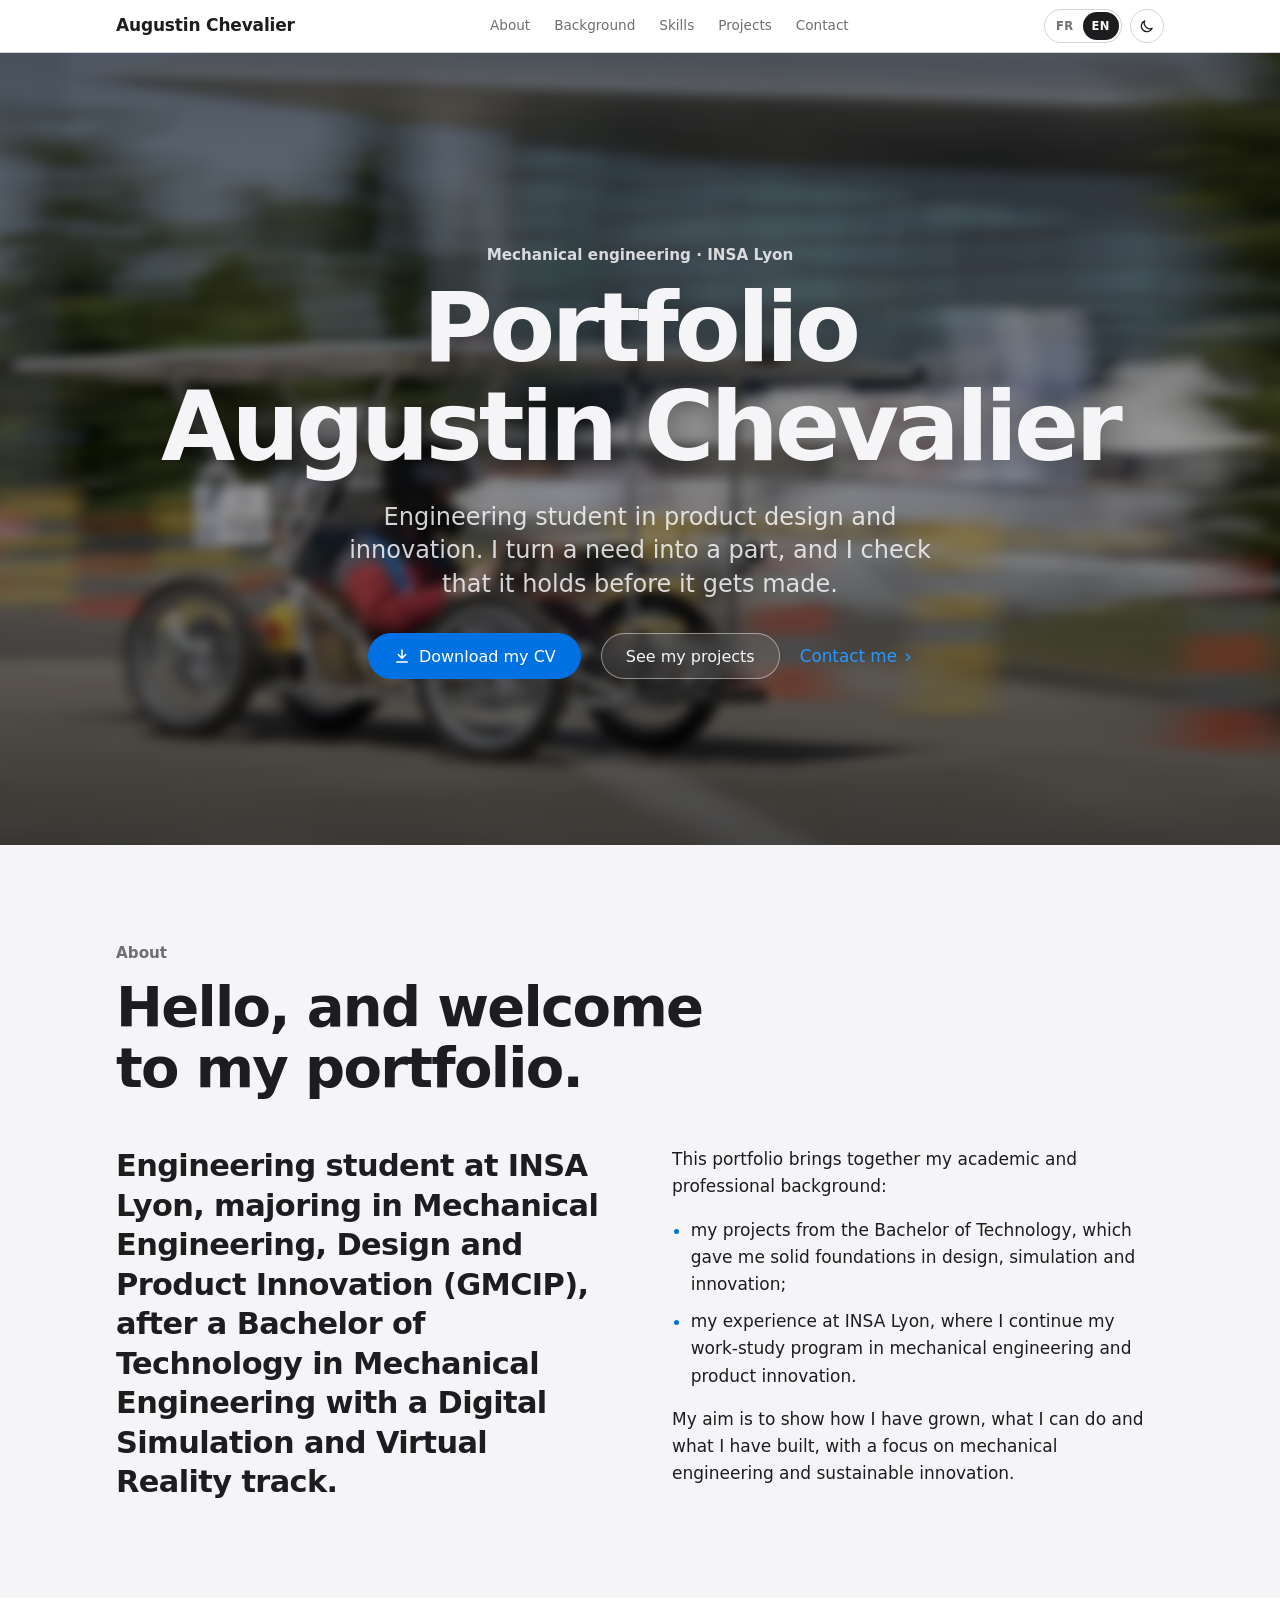
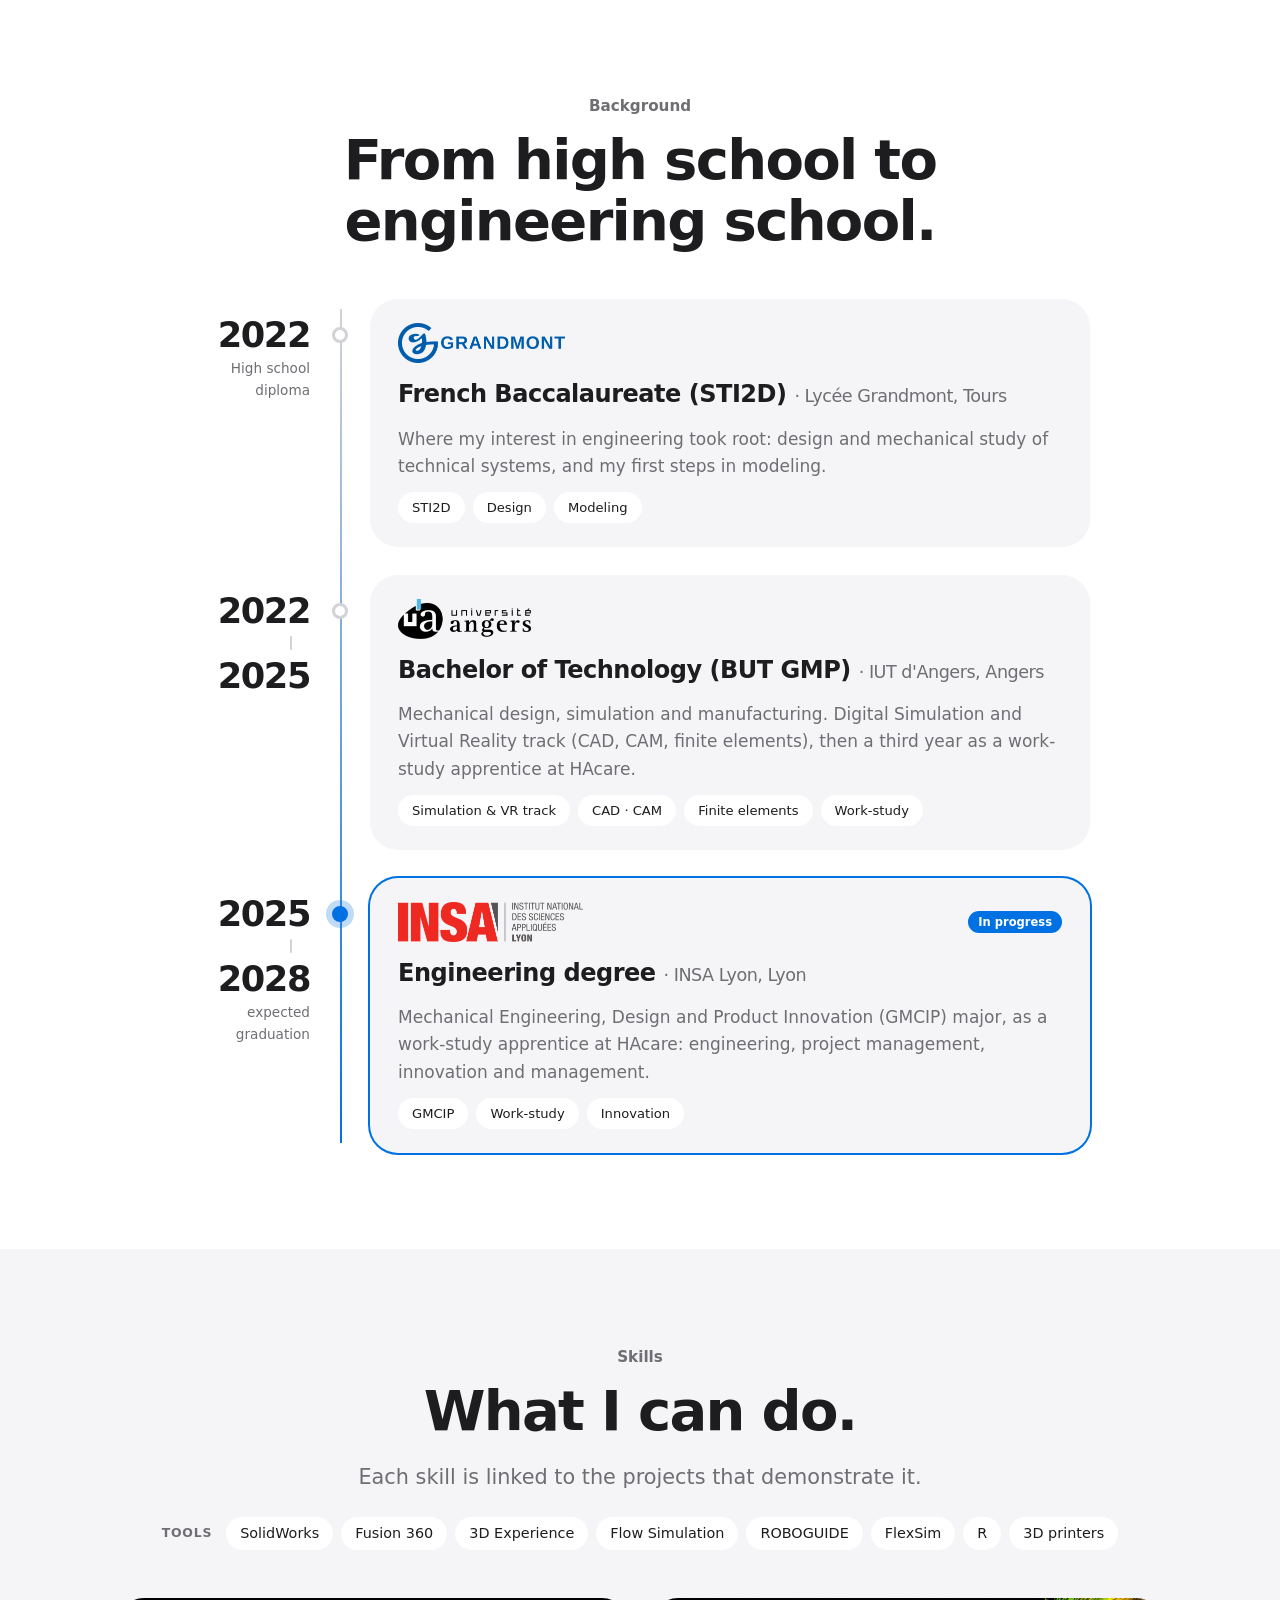
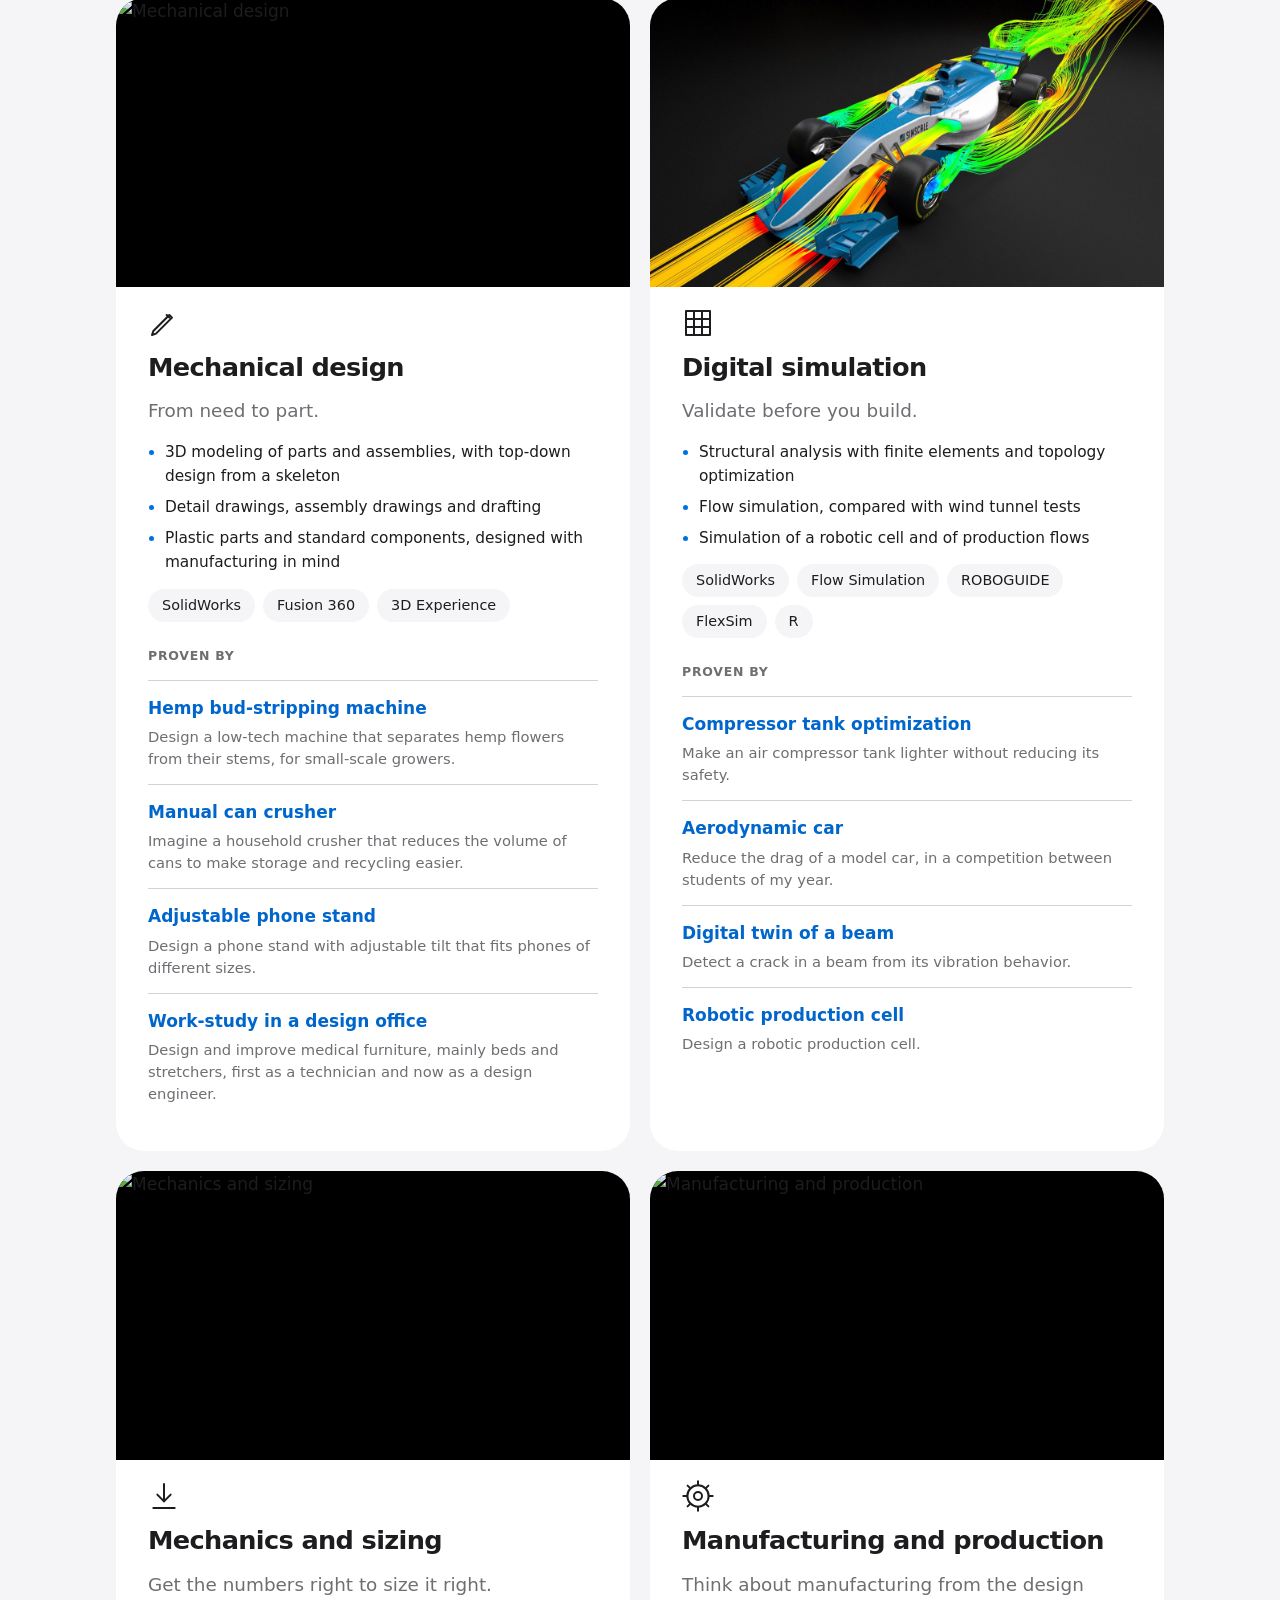
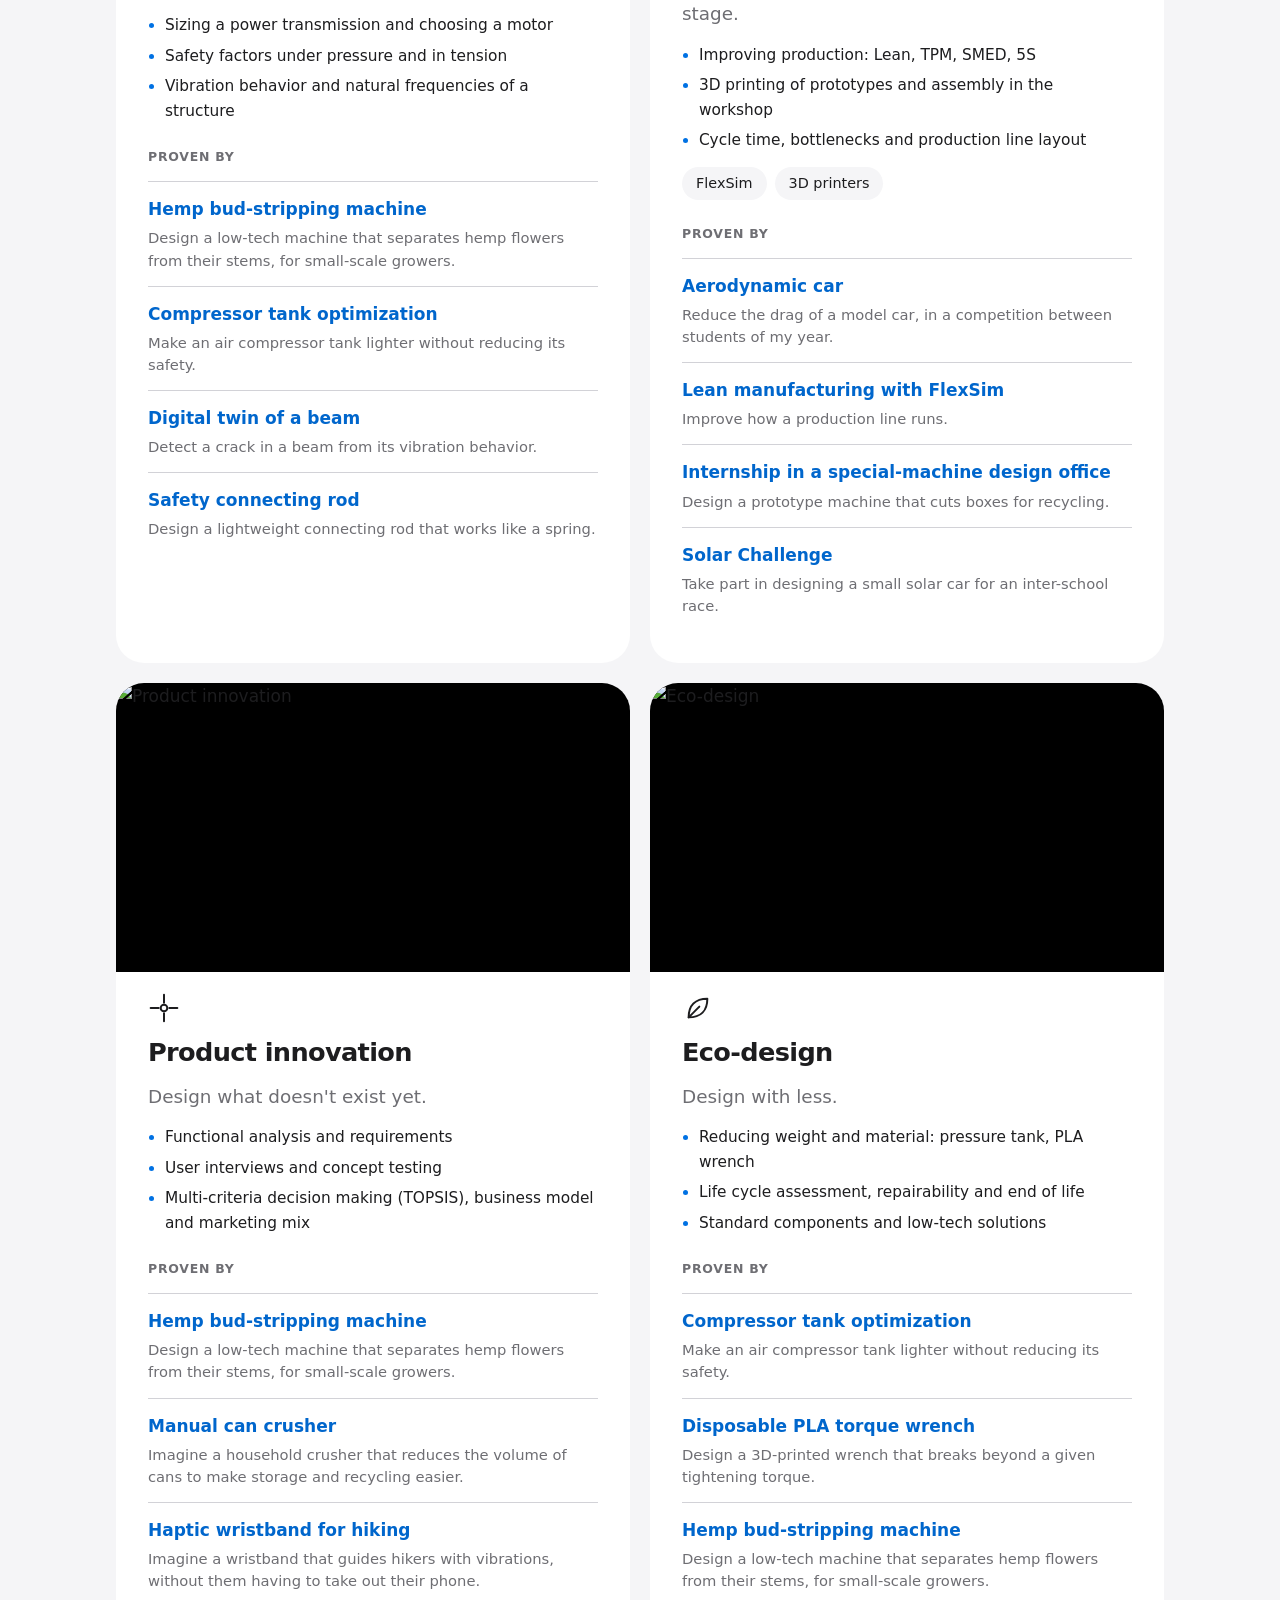
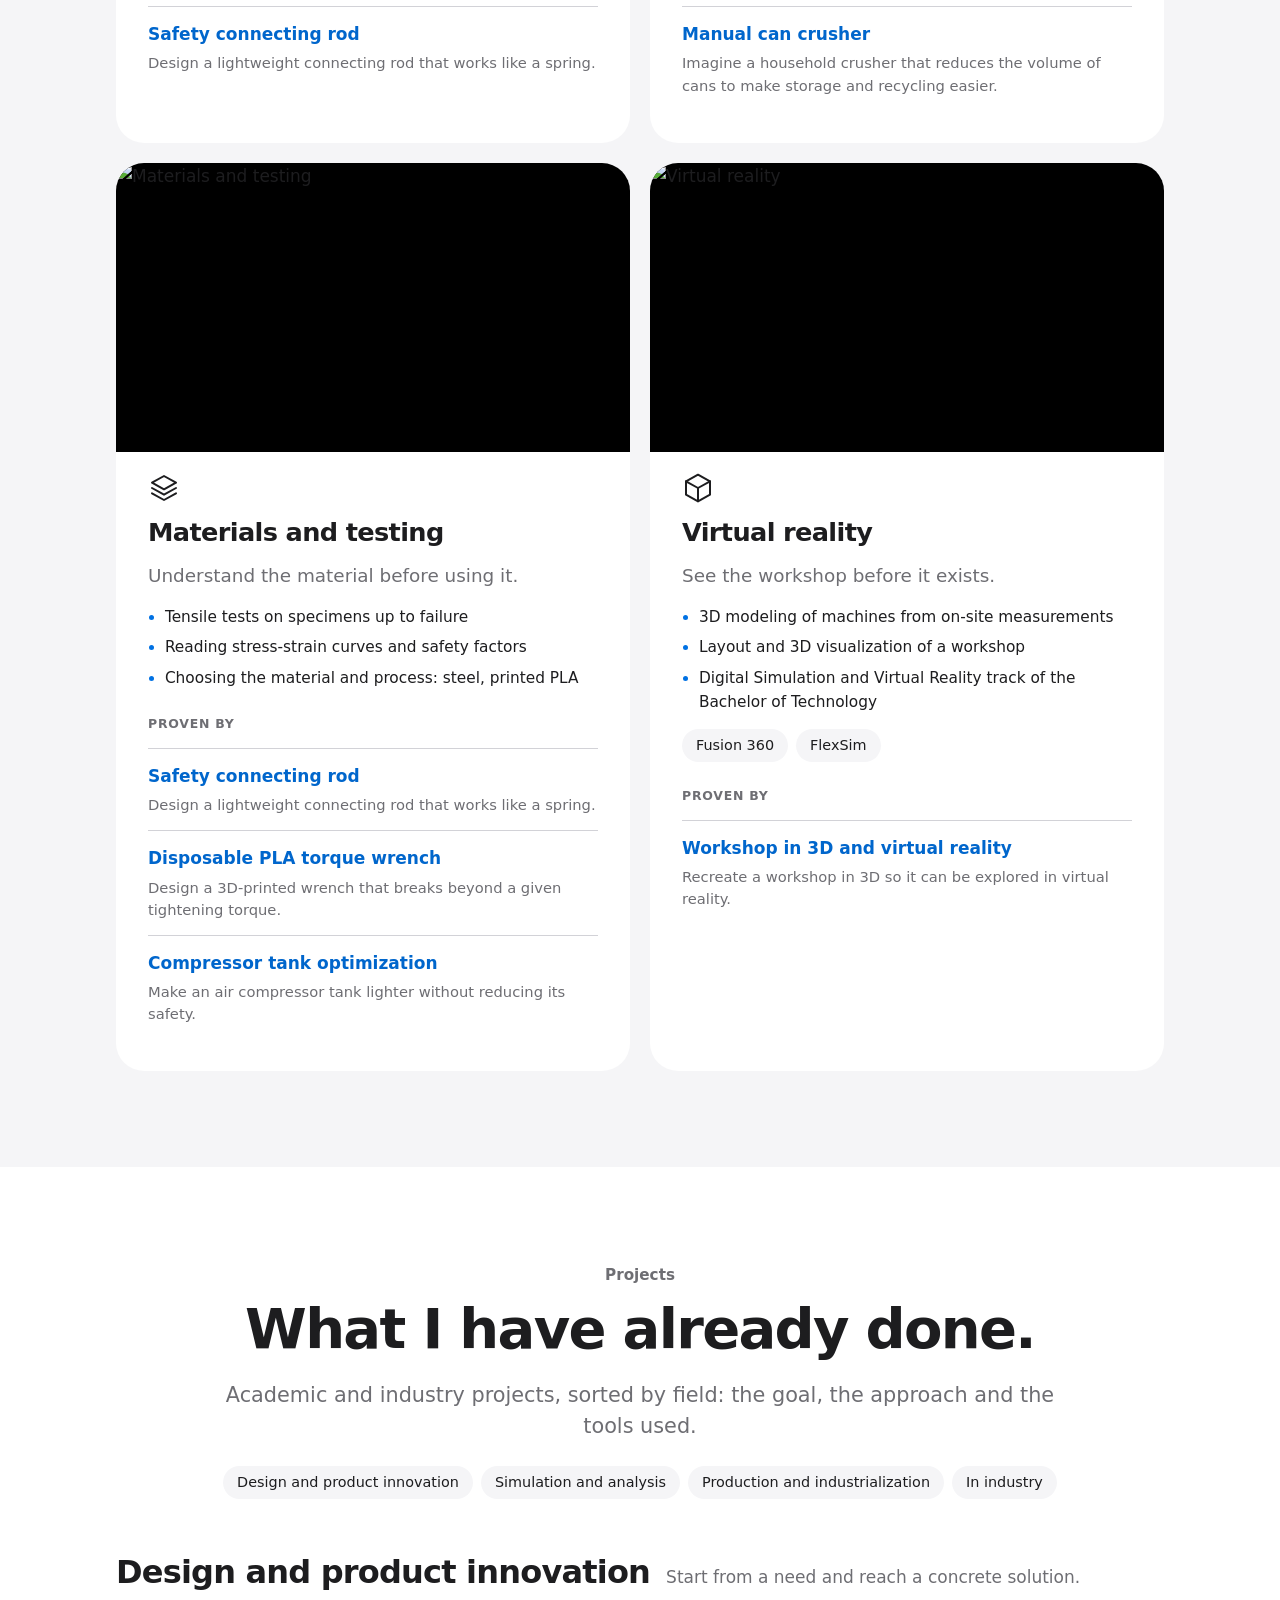
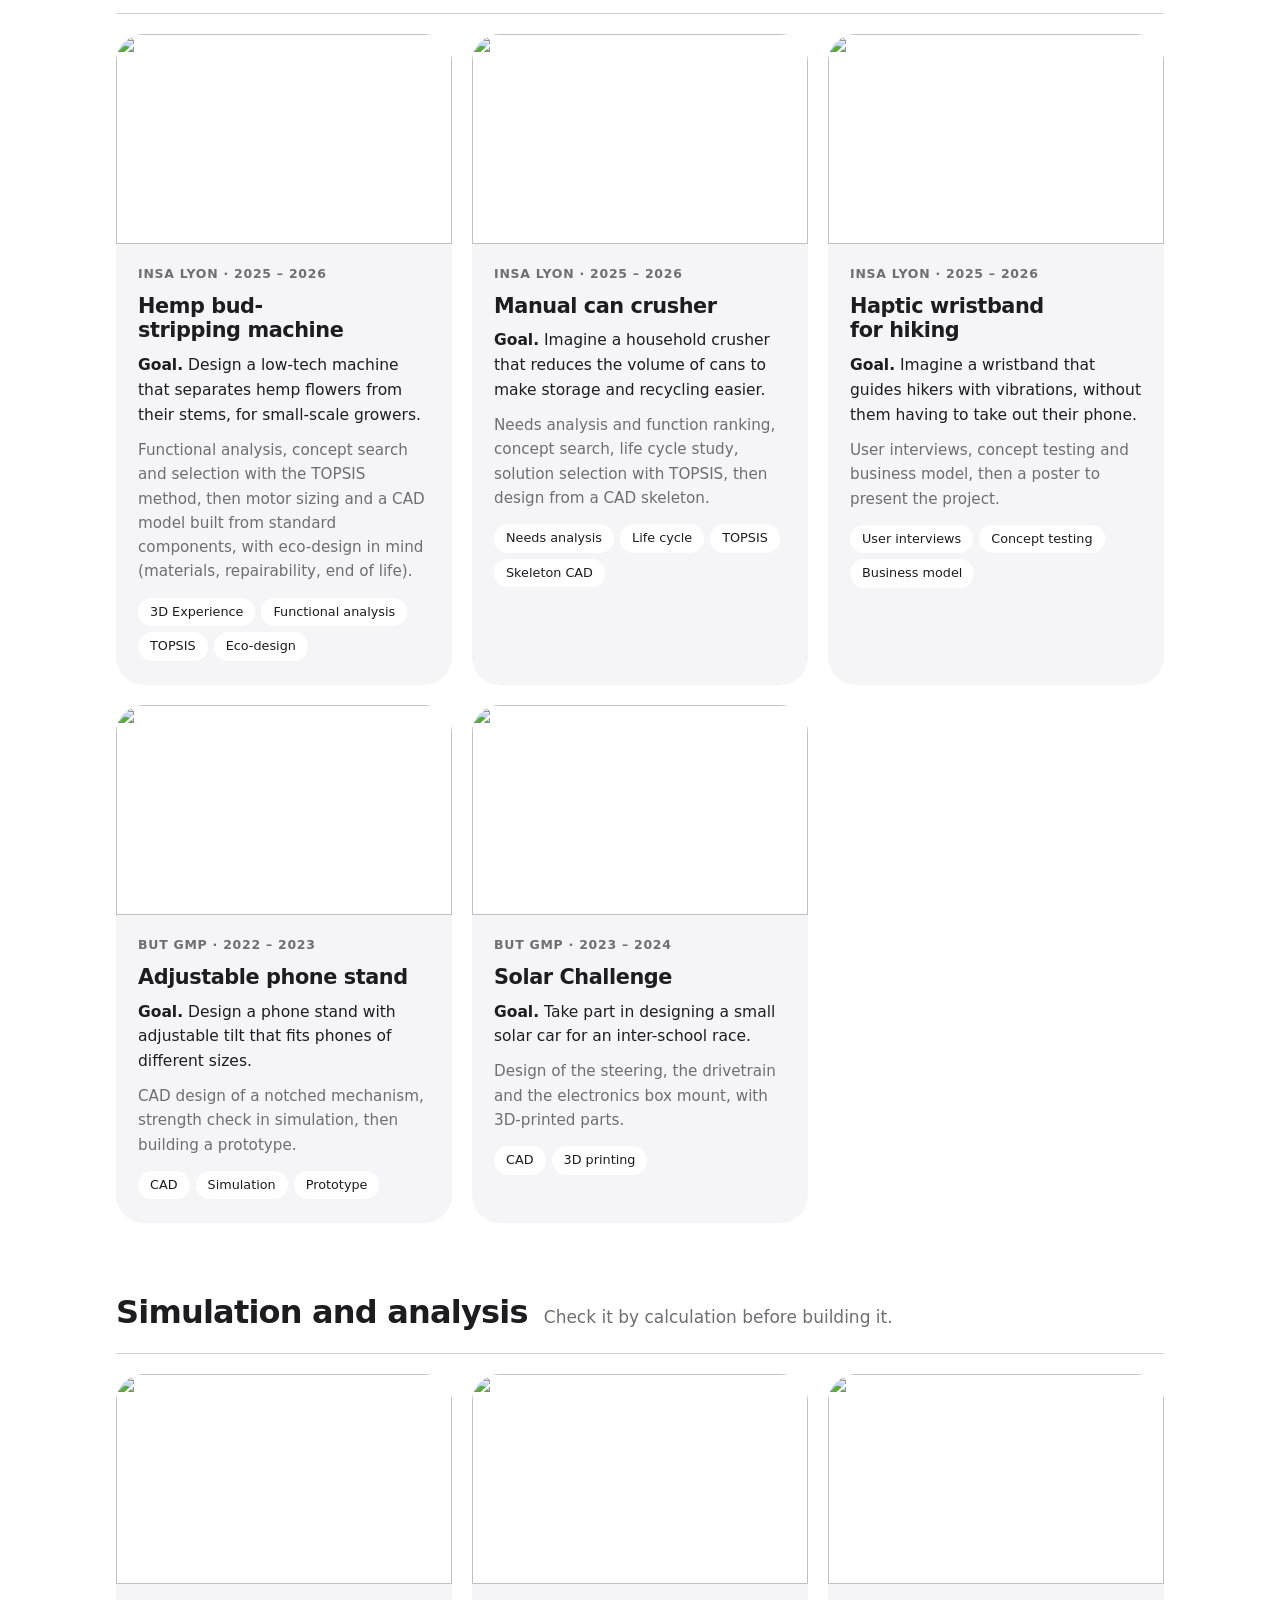
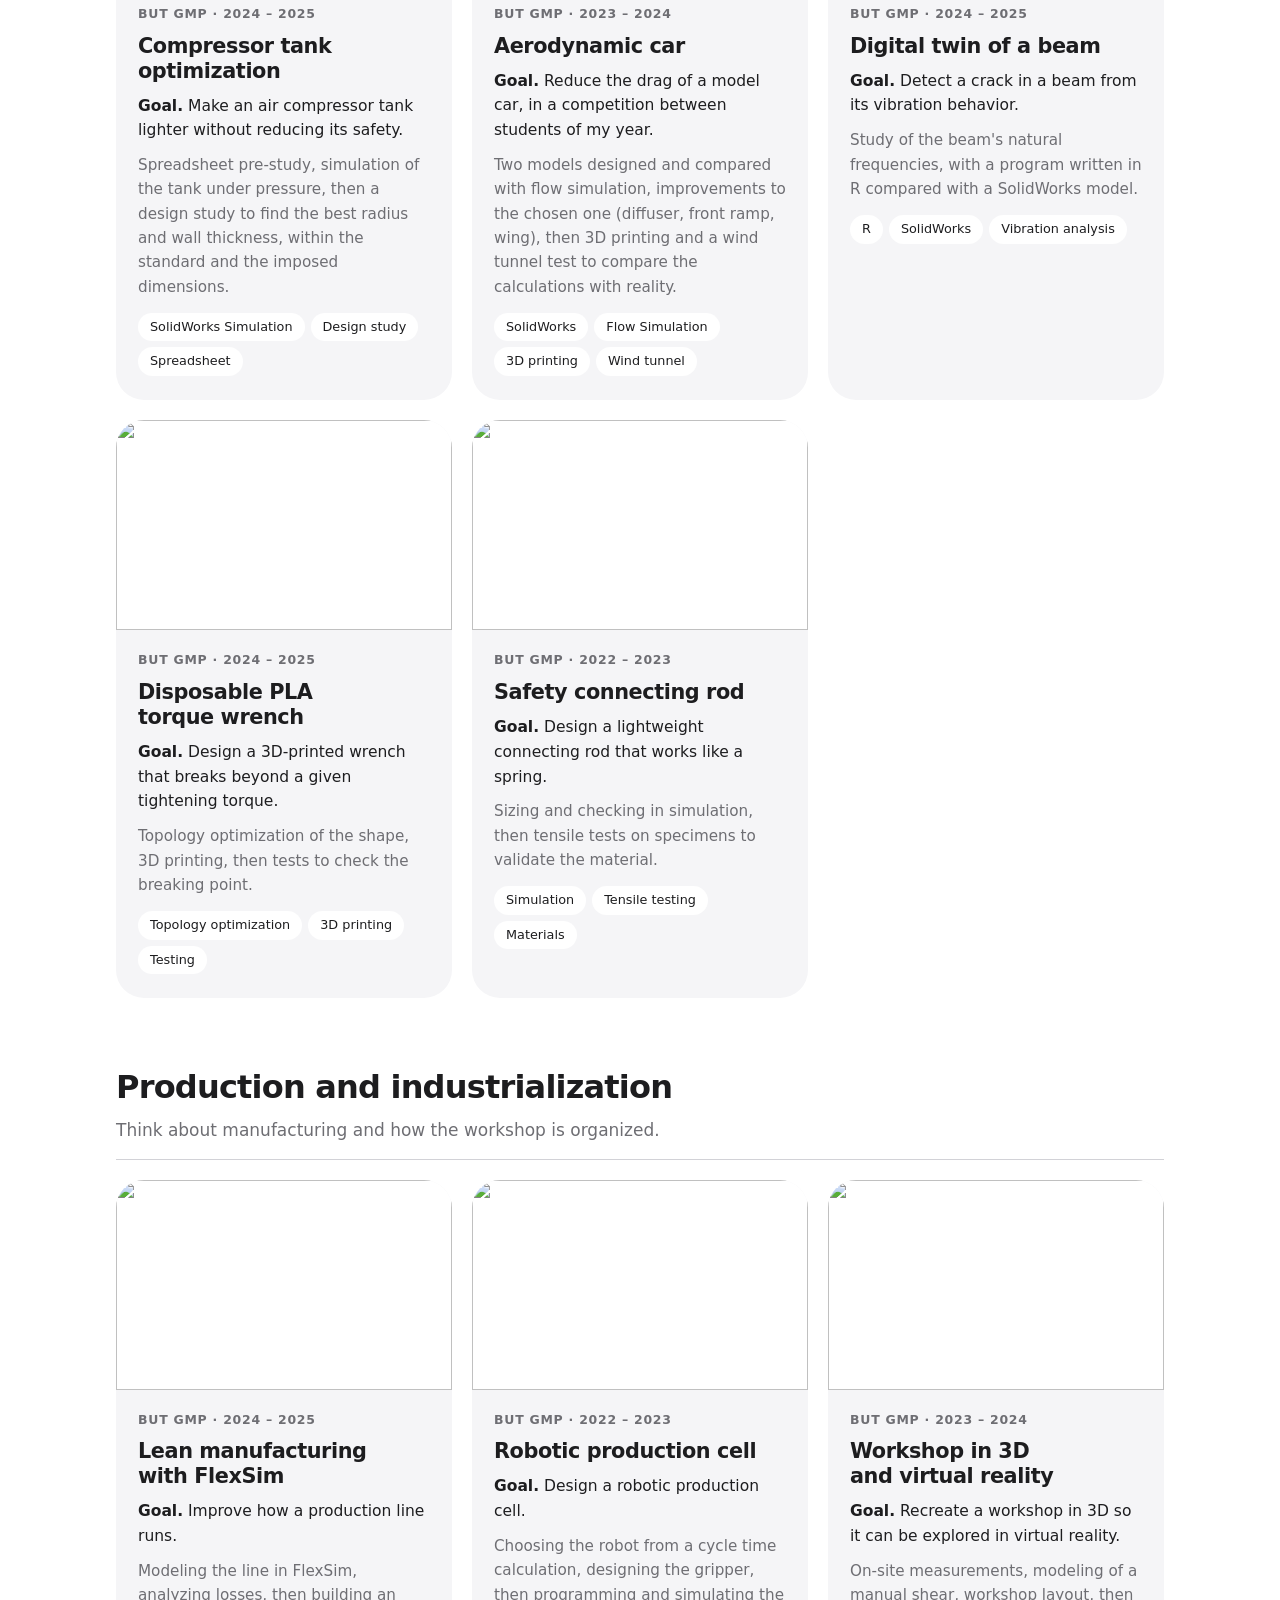
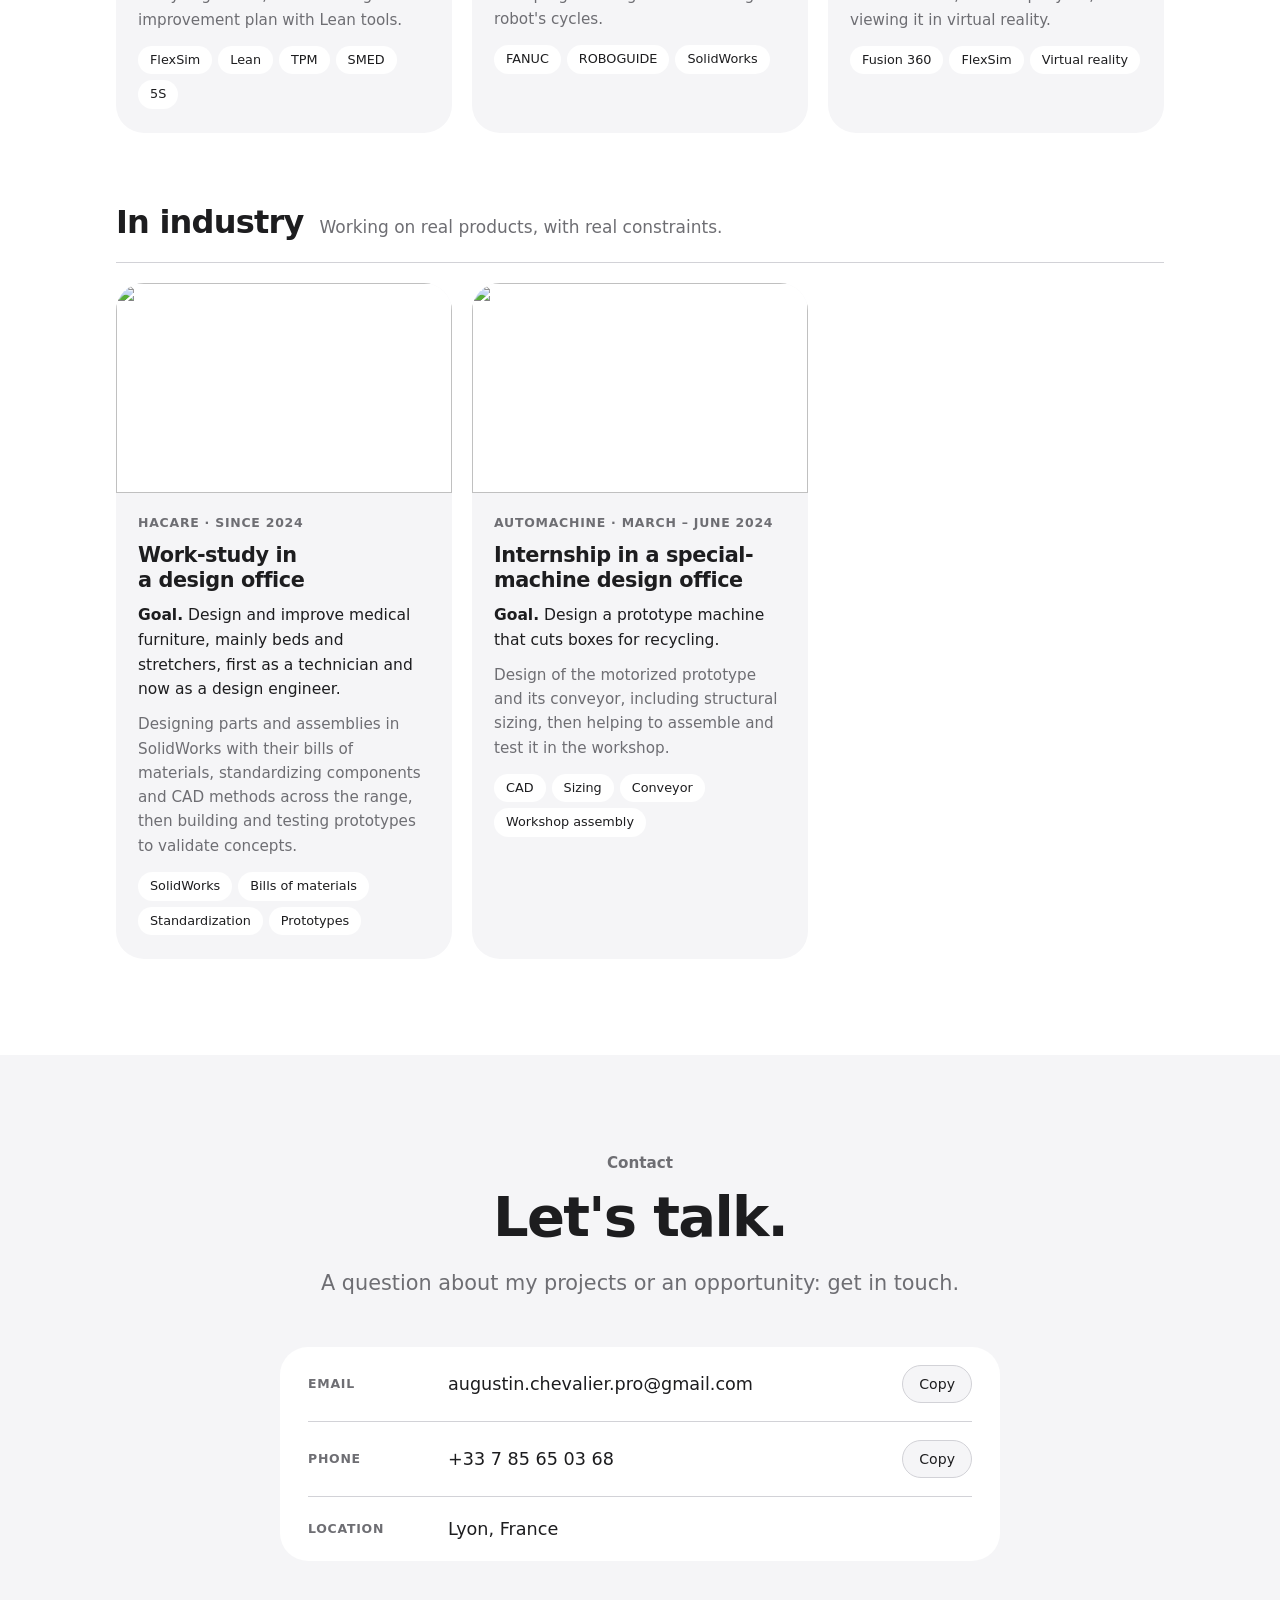
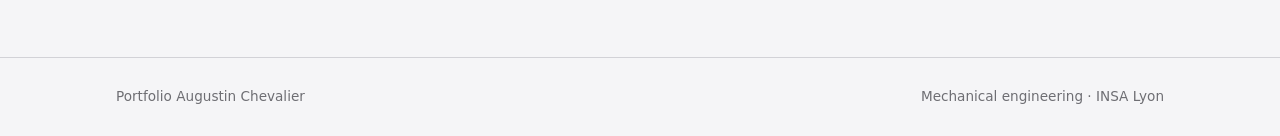
==== en/index.html @ 27d22eaf "Version anglaise, bouton CV, mode sombre, HAcare" ====
<!doctype html>
<html lang="en">
<head>
<meta charset="utf-8">
<meta name="viewport" content="width=device-width, initial-scale=1, viewport-fit=cover">
<title>Augustin Chevalier – Portfolio</title>
<meta name="description" content="Mechanical engineering student at INSA Lyon: product design, simulation and innovation.">
<link rel="stylesheet" href="../style.css">
<link rel="alternate" hreflang="fr" href="https://portfolio-augustin-chevalier.github.io/">
<script>try{var t=localStorage.getItem("theme");if(t==="light"||t==="dark")document.documentElement.setAttribute("data-theme",t)}catch(e){}</script>
</head>
<body>

<header class="bar">
  <div class="inner">
    <a class="brand" href="#haut">Augustin Chevalier</a>
    <nav class="nav" aria-label="Main navigation">
      <a href="#apropos">About</a>
      <a href="#parcours">Background</a>
      <a href="#competences">Skills</a>
      <a href="#projets">Projects</a>
      <a href="#contact">Contact</a>
    </nav>
    <div class="bar-tools">
      <div class="lang" role="group" aria-label="Language"><a href="../" hreflang="fr" lang="fr">FR</a><a href="./" aria-current="page">EN</a></div>
      <button class="theme-btn" type="button" data-label-dark="Switch to dark mode" data-label-light="Switch to light mode" aria-label="Switch to dark mode">
        <svg class="i-moon" viewBox="0 0 24 24" aria-hidden="true"><path d="M20 14.5A8 8 0 0 1 9.5 4a8 8 0 1 0 10.5 10.5z"/></svg>
        <svg class="i-sun" viewBox="0 0 24 24" aria-hidden="true"><circle cx="12" cy="12" r="4"/><path d="M12 2v2M12 20v2M2 12h2M20 12h2M4.9 4.9l1.4 1.4M17.7 17.7l1.4 1.4M4.9 19.1l1.4-1.4M17.7 6.3l1.4-1.4"/></svg>
      </button>
    </div>
  </div>
</header>

<main>
  <section class="band plain hero photo" id="haut">
    <div class="inner">
      <p class="eyebrow">Mechanical engineering · INSA Lyon</p>
      <h1>Portfolio<br>Augustin Chevalier</h1>
      <p class="sub">Engineering student in product design and innovation. I turn a need into a part, and I check that it holds before it gets made.</p>
      <div class="cta">
        <a class="btn primary" href="../cv/CV_Augustin_Chevalier.pdf" download><svg viewBox="0 0 24 24" aria-hidden="true"><path d="M12 4v11M7 10l5 5 5-5M5 20h14"/></svg>Download my CV</a>
        <a class="btn" href="#projets">See my projects</a>
        <a class="link" href="#contact">Contact me</a>
      </div>
    </div>
  </section>

  <section class="band alt" id="apropos">
    <div class="inner">
      <div class="head"><span class="eyebrow">About</span><h2>Hello, and welcome to my portfolio.</h2></div>
      <div class="about">
        <div>
          <p class="big">Engineering student at INSA Lyon, majoring in Mechanical Engineering, Design and Product Innovation (GMCIP), after a Bachelor of Technology in Mechanical Engineering with a Digital Simulation and Virtual Reality track.</p>
        </div>
        <div>
          <p>This portfolio brings together my academic and professional background:</p>
          <ul>
            <li>my projects from the Bachelor of Technology, which gave me solid foundations in design, simulation and innovation;</li>
            <li>my experience at INSA Lyon, where I continue my work-study program in mechanical engineering and product innovation.</li>
          </ul>
          <p>My aim is to show how I have grown, what I can do and what I have built, with a focus on mechanical engineering and sustainable innovation.</p>
        </div>
      </div>
    </div>
  </section>
  <section class="band plain" id="parcours">
    <div class="inner">
      <div class="head center"><span class="eyebrow">Background</span><h2>From high school to engineering school.</h2></div>
      <ol class="timeline">
        <li class="tl-item">
          <div class="tl-date"><strong>2022</strong><span>High school diploma</span></div>
          <div class="tl-dot" aria-hidden="true"></div>
          <article class="tl-card">
            <div class="tl-top"><span class="tl-logo"><img class="logo-clair" src="../images/logo-lycee-grandmont.png" alt="Lycée Grandmont logo"><img class="logo-sombre" src="../images/logo-lycee-grandmont-sombre.png" alt=""></span></div>
            <h3>French Baccalaureate (STI2D) <span>· Lycée Grandmont, Tours</span></h3>
            <p>Where my interest in engineering took root: design and mechanical study of technical systems, and my first steps in modeling.</p>
            <div class="chips"><span class="chip">STI2D</span><span class="chip">Design</span><span class="chip">Modeling</span></div>
          </article>
        </li>
        <li class="tl-item">
          <div class="tl-date"><strong>2022</strong><i class="tl-to" aria-label="to"></i><strong>2025</strong></div>
          <div class="tl-dot" aria-hidden="true"></div>
          <article class="tl-card">
            <div class="tl-top"><span class="tl-logo"><img class="logo-clair" src="../images/logo-universite-angers.png" alt="Université d'Angers logo"><img class="logo-sombre" src="../images/logo-universite-angers-sombre.png" alt=""></span></div>
            <h3>Bachelor of Technology (BUT GMP) <span>· IUT d'Angers, Angers</span></h3>
            <p>Mechanical design, simulation and manufacturing. Digital Simulation and Virtual Reality track (CAD, CAM, finite elements), then a third year as a work-study apprentice at HAcare.</p>
            <div class="chips"><span class="chip">Simulation &amp; VR track</span><span class="chip">CAD · CAM</span><span class="chip">Finite elements</span><span class="chip">Work-study</span></div>
          </article>
        </li>
        <li class="tl-item now">
          <div class="tl-date"><strong>2025</strong><i class="tl-to" aria-label="to"></i><strong>2028</strong><span>expected graduation</span></div>
          <div class="tl-dot" aria-hidden="true"></div>
          <article class="tl-card">
            <div class="tl-top"><span class="tl-logo"><img class="logo-clair" src="../images/logo-insa-lyon.png" alt="INSA Lyon logo"><img class="logo-sombre" src="../images/logo-insa-lyon-sombre.png" alt=""></span><span class="pill">In progress</span></div>
            <h3>Engineering degree <span>· INSA Lyon, Lyon</span></h3>
            <p>Mechanical Engineering, Design and Product Innovation (GMCIP) major, as a work-study apprentice at HAcare: engineering, project management, innovation and management.</p>
            <div class="chips"><span class="chip">GMCIP</span><span class="chip">Work-study</span><span class="chip">Innovation</span></div>
          </article>
        </li>
      </ol>
    </div>
  </section>
  <section class="band alt" id="competences">
    <div class="inner">
      <div class="head center"><span class="eyebrow">Skills</span><h2>What I can do.</h2><p class="lede">Each skill is linked to the projects that demonstrate it.</p><div class="tools"><span class="label">Tools</span><div class="chips" id="outils"></div></div></div>
      <div class="comps" id="comps"></div>
    </div>
  </section>
  <section class="band plain" id="projets">
    <div class="inner">
      <div class="head center"><span class="eyebrow">Projects</span><h2>What I have already done.</h2><p class="lede">Academic and industry projects, sorted by field: the goal, the approach and the tools used.</p><nav class="chips pnav" id="projets-nav" aria-label="Project categories"></nav></div>
      <div class="pgroups" id="projets-liste"></div>
    </div>
  </section>
  <section class="band alt" id="contact">
    <div class="inner">
      <div class="head center"><span class="eyebrow">Contact</span><h2>Let's talk.</h2><p class="lede">A question about my projects or an opportunity: get in touch.</p></div>
      <div class="contact">
        <div class="row">
          <span class="label">Email</span>
          <a class="val" href="mailto:augustin.chevalier.pro@gmail.com">augustin.chevalier.pro@gmail.com</a>
          <button class="btn small" type="button" data-copy="augustin.chevalier.pro@gmail.com">Copy</button>
        </div>
        <div class="row">
          <span class="label">Phone</span>
          <a class="val" href="tel:+33785650368">+33 7 85 65 03 68</a>
          <button class="btn small" type="button" data-copy="+33 7 85 65 03 68">Copy</button>
        </div>
        <div class="row">
          <span class="label">Location</span>
          <span class="val">Lyon, France</span>
          <span></span>
        </div>
      </div>
    </div>
  </section>
</main>

<footer>
  <div class="inner">
    <span>Portfolio Augustin Chevalier</span>
    <span>Mechanical engineering · INSA Lyon</span>
  </div>
</footer>

<script src="competences.js"></script>
<script src="projets.js"></script>
<script src="../main.js"></script>
</body>
</html>
---- style.css ----
/* Mise en page : bandes blanc / gris très clair, titre géant et trois chiffres clés en haut, grands blocs projets en deux colonnes qui alternent, puis cartes de compétences sur deux colonnes avec les projets qui les prouvent. Sobriété inspirée des sites Apple. */
:root {
  --bg: #FFFFFF;
  --alt: #F5F5F7;
  --ink: #1D1D1F;
  --muted: #6E6E73;
  --line: #D2D2D7;
  --accent: #0071E3;
  --accent-ink: #FFFFFF;
  --link: #0066CC;
  --nav: rgba(255, 255, 255, .8);
  --r-lg: 28px;
  --r-md: 18px;
  --font: -apple-system, BlinkMacSystemFont, "SF Pro Display", "SF Pro Text", "Helvetica Neue", "Segoe UI", system-ui, Roboto, Arial, sans-serif;
}
@media (prefers-color-scheme: dark) {
  :root:not([data-theme="light"]) {
    --bg: #000000; --alt: #161617; --ink: #F5F5F7; --muted: #A1A1A6; --line: #3A3A3C;
    --link: #2997FF; --nav: rgba(0, 0, 0, .72); color-scheme: dark;
  }
}
:root[data-theme="dark"] {
  --bg: #000000; --alt: #161617; --ink: #F5F5F7; --muted: #A1A1A6; --line: #3A3A3C;
  --link: #2997FF; --nav: rgba(0, 0, 0, .72); color-scheme: dark;
}

*, *::before, *::after { box-sizing: border-box; }
html { scroll-behavior: smooth; scroll-padding-top: 72px; }
body { margin: 0; background: var(--bg); color: var(--ink); font: 400 1.0625rem/1.6 var(--font); -webkit-font-smoothing: antialiased; }
body::before { content: ""; position: fixed; inset: 0 0 auto; height: env(safe-area-inset-top, 0px); z-index: 10; background: var(--nav); }
img, svg { max-width: 100%; }
a { color: inherit; }
:focus-visible { outline: 2px solid var(--accent); outline-offset: 3px; border-radius: 6px; }
h1, h2, h3, h4 { margin: 0; text-wrap: balance; }
p { margin: 0; max-width: 65ch; }

.inner { max-width: 1080px; margin-inline: auto; padding-left: max(16px, env(safe-area-inset-left, 0px)); padding-right: max(16px, env(safe-area-inset-right, 0px)); }
.band { padding-block: 96px; }
.band.plain { background: var(--bg); --panel: var(--alt); --fig: var(--bg); }
.band.alt { background: var(--alt); --panel: var(--bg); --fig: var(--alt); }
.eyebrow { font-size: .95rem; font-weight: 600; color: var(--muted); }
.band h2 { font-size: clamp(2.1rem, 5vw, 3.5rem); font-weight: 700; letter-spacing: -.03em; line-height: 1.08; }
.lede { font-size: clamp(1.1rem, 2vw, 1.3rem); line-height: 1.5; color: var(--muted); margin-top: 8px; }
.label { font-size: .78rem; font-weight: 600; letter-spacing: .06em; text-transform: uppercase; color: var(--muted); }
.head { display: grid; gap: 12px; margin-bottom: 48px; }
.head.center { justify-items: center; text-align: center; }

/* Menu */
.bar { position: sticky; top: env(safe-area-inset-top, 0px); z-index: 20; background: var(--nav); -webkit-backdrop-filter: saturate(180%) blur(20px); backdrop-filter: saturate(180%) blur(20px); border-bottom: 1px solid var(--line); }
.bar .inner { display: flex; align-items: center; justify-content: space-between; gap: 8px 24px; min-height: 52px; }
.brand { font-weight: 600; text-decoration: none; letter-spacing: -.01em; }
.nav { display: flex; gap: 2px 8px; }
.nav a { font-size: .85rem; text-decoration: none; color: var(--muted); padding: 10px 8px; min-height: 44px; display: inline-flex; align-items: center; }
.nav a:hover { color: var(--ink); }
.bar-tools { display: flex; align-items: center; gap: 8px; }
.lang { display: flex; align-items: center; padding: 2px; border: 1px solid var(--line); border-radius: 999px; }
.lang a { display: inline-flex; align-items: center; min-height: 28px; padding: 0 9px; border-radius: 999px; font-size: .72rem; font-weight: 600; letter-spacing: .04em; text-decoration: none; color: var(--muted); }
.lang a[aria-current="page"] { background: var(--ink); color: var(--bg); }
.lang a:not([aria-current]):hover { color: var(--ink); }
.theme-btn { width: 34px; height: 34px; display: grid; place-items: center; padding: 0; border: 1px solid var(--line); border-radius: 50%; background: transparent; color: var(--ink); cursor: pointer; }
.theme-btn:hover { border-color: var(--ink); }
.theme-btn svg { display: block; width: 17px; height: 17px; fill: none; stroke: currentColor; stroke-width: 1.8; stroke-linecap: round; stroke-linejoin: round; }

/* Mode sombre forcé par le bouton ou suivi du système : icône et logos adaptés */
.theme-btn .i-sun, .tl-logo .logo-sombre { display: none; }
@media (prefers-color-scheme: dark) {
  :root:not([data-theme="light"]) .theme-btn .i-sun, :root:not([data-theme="light"]) .tl-logo .logo-sombre { display: block; }
  :root:not([data-theme="light"]) .theme-btn .i-moon, :root:not([data-theme="light"]) .tl-logo .logo-clair { display: none; }
}
:root[data-theme="dark"] .theme-btn .i-sun, :root[data-theme="dark"] .tl-logo .logo-sombre { display: block; }
:root[data-theme="dark"] .theme-btn .i-moon, :root[data-theme="dark"] .tl-logo .logo-clair { display: none; }

/* Boutons et liens */
.btn { display: inline-flex; align-items: center; justify-content: center; min-height: 46px; padding: 0 24px; font: 500 1rem var(--font); text-decoration: none; border: 1px solid var(--line); border-radius: 999px; background: transparent; color: var(--ink); cursor: pointer; }
.btn:hover { border-color: var(--ink); }
.btn.primary { background: var(--accent); border-color: var(--accent); color: var(--accent-ink); }
.btn.primary:hover { filter: brightness(1.1); }
.btn svg { width: 18px; height: 18px; margin-right: 8px; fill: none; stroke: currentColor; stroke-width: 2; stroke-linecap: round; stroke-linejoin: round; }
.btn.small { min-height: 38px; padding: 0 16px; font-size: .88rem; background: var(--fig); }
.link { display: inline-flex; align-items: center; min-height: 46px; color: var(--link); text-decoration: none; font-size: 1.05rem; }
.link::after { content: "›"; margin-left: .35em; font-size: 1.2em; }
.link:hover { text-decoration: underline; }

/* Puces */
.chips { display: flex; flex-wrap: wrap; gap: 8px; }
.chip { padding: 5px 14px; border-radius: 999px; background: var(--fig); font-size: .9rem; font-weight: 500; }
.tags { display: flex; flex-wrap: wrap; gap: 6px; }
.tag { font-size: .8rem; font-weight: 500; padding: 4px 12px; border-radius: 999px; background: var(--fig); color: var(--muted); }

/* Haut de page */
.hero { padding-block: 88px 72px; text-align: center; }
.hero .eyebrow { margin-inline: auto; }
.hero h1 { font-size: clamp(2.8rem, 9vw, 6rem); font-weight: 700; letter-spacing: -.04em; line-height: 1.03; margin-top: 12px; }
.hero .sub { margin: 24px auto 0; font-size: clamp(1.15rem, 2.4vw, 1.5rem); line-height: 1.4; color: var(--muted); max-width: 40ch; }
.cta { display: flex; flex-wrap: wrap; justify-content: center; align-items: center; gap: 8px 20px; margin-top: 32px; }
.tools { display: flex; flex-wrap: wrap; justify-content: center; align-items: center; gap: 10px 14px; margin-top: 12px; }
.tools .chips { justify-content: center; }
.tools .chip { background: var(--panel); }

/* Haut de page avec photo en fond : toujours sombre pour que le texte reste lisible */
.hero.photo { position: relative; isolation: isolate; overflow: hidden; min-height: min(88vh, 820px); display: grid; align-content: center; padding-block: 112px 88px; background: #000; color: #F5F5F7; }
.hero.photo::before { content: ""; position: absolute; inset: 0; z-index: -2; background: url("images/hero-voiture-solaire.jpg") 35% center / cover no-repeat; transform: scale(1.08); filter: blur(5px) saturate(1.1); }
.hero.photo::after { content: ""; position: absolute; inset: 0; z-index: -1; background: linear-gradient(180deg, rgba(0, 0, 0, .55) 0%, rgba(0, 0, 0, .38) 50%, rgba(0, 0, 0, .7) 100%); }
.hero.photo h1 { text-shadow: 0 2px 30px rgba(0, 0, 0, .35); }
.hero.photo .eyebrow, .hero.photo .sub { color: rgba(245, 245, 247, .85); }
.hero.photo .label { color: rgba(245, 245, 247, .7); }
.hero.photo .link { color: #2997FF; }
.hero.photo .btn:not(.primary) { color: #F5F5F7; border-color: rgba(255, 255, 255, .45); background: rgba(255, 255, 255, .08); -webkit-backdrop-filter: blur(8px); backdrop-filter: blur(8px); }
.hero.photo .btn:not(.primary):hover { border-color: #FFFFFF; }

/* Projets phares */
.pnav { justify-content: center; margin-top: 12px; }
.pnav .chip { background: var(--panel); color: var(--ink); text-decoration: none; }
.pnav .chip:hover { background: var(--accent); color: var(--accent-ink); }
.pgroups { display: grid; gap: 64px; }
.pgroup { scroll-margin-top: 72px; }
.pgroup-head { display: flex; flex-wrap: wrap; align-items: baseline; gap: 4px 16px; margin-bottom: 20px; padding-bottom: 14px; border-bottom: 1px solid var(--line); }
.pgroup-head h3 { font-size: clamp(1.5rem, 2.6vw, 2rem); font-weight: 700; letter-spacing: -.025em; }
.pgroup-head p { color: var(--muted); }
.pgrid { display: grid; grid-template-columns: repeat(auto-fill, minmax(290px, 1fr)); gap: 20px; }
.pcard { display: grid; grid-template-rows: auto 1fr; border-radius: var(--r-lg); background: var(--panel); overflow: hidden; scroll-margin-top: 72px; }
.pc-media { margin: 0; aspect-ratio: 16 / 10; background: var(--fig); overflow: hidden; }
.pc-media img { display: block; width: 100%; height: 100%; object-fit: cover; transition: transform .4s ease; }
.pcard:hover .pc-media img { transform: scale(1.04); }
.pc-body { display: grid; gap: 10px; align-content: start; padding: 20px 22px 24px; }
.pcard h4 { font-size: 1.3rem; font-weight: 700; letter-spacing: -.02em; line-height: 1.2; }
.pc-obj { font-size: .97rem; }
.pc-obj strong { font-weight: 600; }
.pc-demarche { font-size: .95rem; color: var(--muted); }
.pcard .chips { gap: 6px; margin-top: 4px; }
.pcard .chip { background: var(--fig); font-size: .8rem; padding: 4px 12px; }

/* Compétences */
.comps { display: grid; grid-template-columns: repeat(2, minmax(0, 1fr)); gap: 20px; }
.comp { display: grid; gap: 14px; align-content: start; min-width: 0; padding: 32px; border-radius: var(--r-lg); background: var(--panel); }
.comp { overflow: hidden; }
.comp-media { margin: -32px -32px 6px; aspect-ratio: 16 / 9; background: #000; }
.comp-media img { display: block; width: 100%; height: 100%; object-fit: cover; }
.comp > svg { width: 32px; height: 32px; fill: none; stroke: var(--ink); stroke-width: 1.5; stroke-linecap: round; stroke-linejoin: round; }
.comp h3 { font-size: 1.6rem; font-weight: 700; letter-spacing: -.025em; line-height: 1.15; }
.comp-hook { font-size: 1.15rem; color: var(--muted); }
.points { margin: 0; padding-left: 1.1em; display: grid; gap: 6px; font-size: .96rem; }
.points li::marker { color: var(--accent); }
.comp h4.label { margin-top: 10px; }
.proofs { list-style: none; margin: 0; padding: 0; }
.proof { padding: 14px 0; border-top: 1px solid var(--line); }
.proof-head { display: flex; flex-wrap: wrap; align-items: center; gap: 4px 10px; }
.proof-title { font-weight: 600; }
a.proof-title { color: var(--link); text-decoration: none; }
a.proof-title:hover { text-decoration: underline; }
.pill { font-size: .72rem; font-weight: 600; padding: 2px 10px; border-radius: 999px; background: var(--accent); color: var(--accent-ink); }
.proof p { margin-top: 4px; font-size: .92rem; line-height: 1.5; color: var(--muted); }

/* À propos */
.about { display: grid; grid-template-columns: minmax(0, 1fr) minmax(0, 1fr); gap: 32px 64px; align-items: start; }
.about > div { display: grid; gap: 16px; align-content: start; }
.about ul { margin: 0; padding-left: 1.1em; display: grid; gap: 10px; max-width: 65ch; }
.about li::marker { color: var(--accent); }
.about .big { font-size: clamp(1.4rem, 2.6vw, 1.9rem); line-height: 1.3; font-weight: 600; letter-spacing: -.02em; }

/* Parcours : frise verticale, une date et une carte par étape */
.timeline { list-style: none; margin: 0 auto; padding: 0; max-width: 900px; display: grid; gap: 28px; position: relative; }
.timeline::before { content: ""; position: absolute; left: 150px; top: 10px; bottom: 10px; width: 2px; background: linear-gradient(var(--line), var(--accent)); }
.tl-item { display: grid; grid-template-columns: 120px 60px minmax(0,1fr); align-items: start; }
.tl-date { text-align: right; padding-top: 18px; }
.tl-date strong { display: block; font-size: 2.2rem; font-weight: 700; letter-spacing: -.04em; line-height: 1; }
.tl-date span { display: block; margin-top: 6px; font-size: .85rem; color: var(--muted); }
.tl-to { display: block; width: 2px; height: 14px; margin: 8px 1.05em 8px auto; border-radius: 2px; background: var(--line); }
.tl-dot { justify-self: center; margin-top: 28px; width: 16px; height: 16px; border-radius: 50%; background: var(--bg); border: 3px solid var(--line); position: relative; z-index: 1; }
.now .tl-dot { border-color: var(--accent); background: var(--accent); box-shadow: 0 0 0 6px color-mix(in srgb, var(--accent) 25%, transparent); }
.tl-card { padding: 24px 28px; border-radius: var(--r-lg); background: var(--panel); display: grid; gap: 12px; }
.now .tl-card { box-shadow: 0 0 0 2px var(--accent); }
.tl-top { display: flex; align-items: center; justify-content: space-between; gap: 12px; }
.tl-logo img { display: block; height: 40px; width: auto; }
.tl-card h3 { font-size: 1.5rem; font-weight: 700; letter-spacing: -.02em; }
.tl-card h3 span { font-weight: 500; color: var(--muted); font-size: 1.1rem; }
.tl-card p { color: var(--muted); }
.tl-card .chip { background: var(--fig); font-size: .82rem; }
@media (max-width: 700px) { .tl-date strong { display: inline; font-size: 1.6rem; } .tl-to { display: inline-block; width: 14px; height: 2px; margin: 0 8px; vertical-align: middle; } .tl-date span { display: inline; margin-left: 8px; } .timeline::before { left: 11px; } .tl-item { grid-template-columns: 24px minmax(0,1fr); } .tl-date { grid-column: 2; text-align: left; padding: 0 0 8px; } .tl-dot { grid-column: 1; grid-row: 1; margin-top: 8px; } .tl-card { grid-column: 2; } }

/* Contact */
.contact { max-width: 720px; margin-inline: auto; background: var(--panel); border-radius: var(--r-lg); padding-inline: 28px; }
.contact .row { display: grid; grid-template-columns: 120px minmax(0, 1fr) auto; align-items: center; gap: 8px 20px; padding-block: 18px; border-bottom: 1px solid var(--line); }
.contact .row:last-child { border-bottom: 0; }
.contact .val { font-size: 1.1rem; font-weight: 500; overflow-wrap: anywhere; text-decoration: none; }
.contact a.val:hover { color: var(--link); }

footer { background: var(--alt); border-top: 1px solid var(--line); padding-top: 28px; padding-bottom: calc(28px + env(safe-area-inset-bottom, 0px)); font-size: .85rem; color: var(--muted); }
footer .inner { display: flex; flex-wrap: wrap; justify-content: space-between; gap: 8px 24px; }

@media (max-width: 900px) {
  .comps { grid-template-columns: minmax(0, 1fr); }
}
@media (max-width: 820px) {
  .band { padding-block: 56px; }
  .hero { padding-block: 48px 48px; }
  .about { grid-template-columns: minmax(0, 1fr); }
  .head { margin-bottom: 32px; }
  .comp { padding: 24px; }
  .comp-media { margin: -24px -24px 6px; }
  .hero.photo { min-height: 0; padding-block: 88px 64px; }
  .contact { padding-inline: 20px; }
  .contact .row { grid-template-columns: minmax(0, 1fr) auto; }
  .contact .row .label { grid-column: 1 / -1; }
}
@media (max-width: 640px) {
  html { scroll-padding-top: 104px; }
  .pgroup, .pcard { scroll-margin-top: 104px; }
  .bar .inner { flex-wrap: wrap; row-gap: 0; padding-top: 6px; }
  .brand { font-size: .95rem; }
  .bar-tools { margin-left: auto; }
  .nav { order: 3; width: 100%; justify-content: space-between; }
  .nav a { padding-inline: 4px; font-size: .8rem; }
}
@media (prefers-reduced-motion: reduce) {
  html { scroll-behavior: auto; }
}
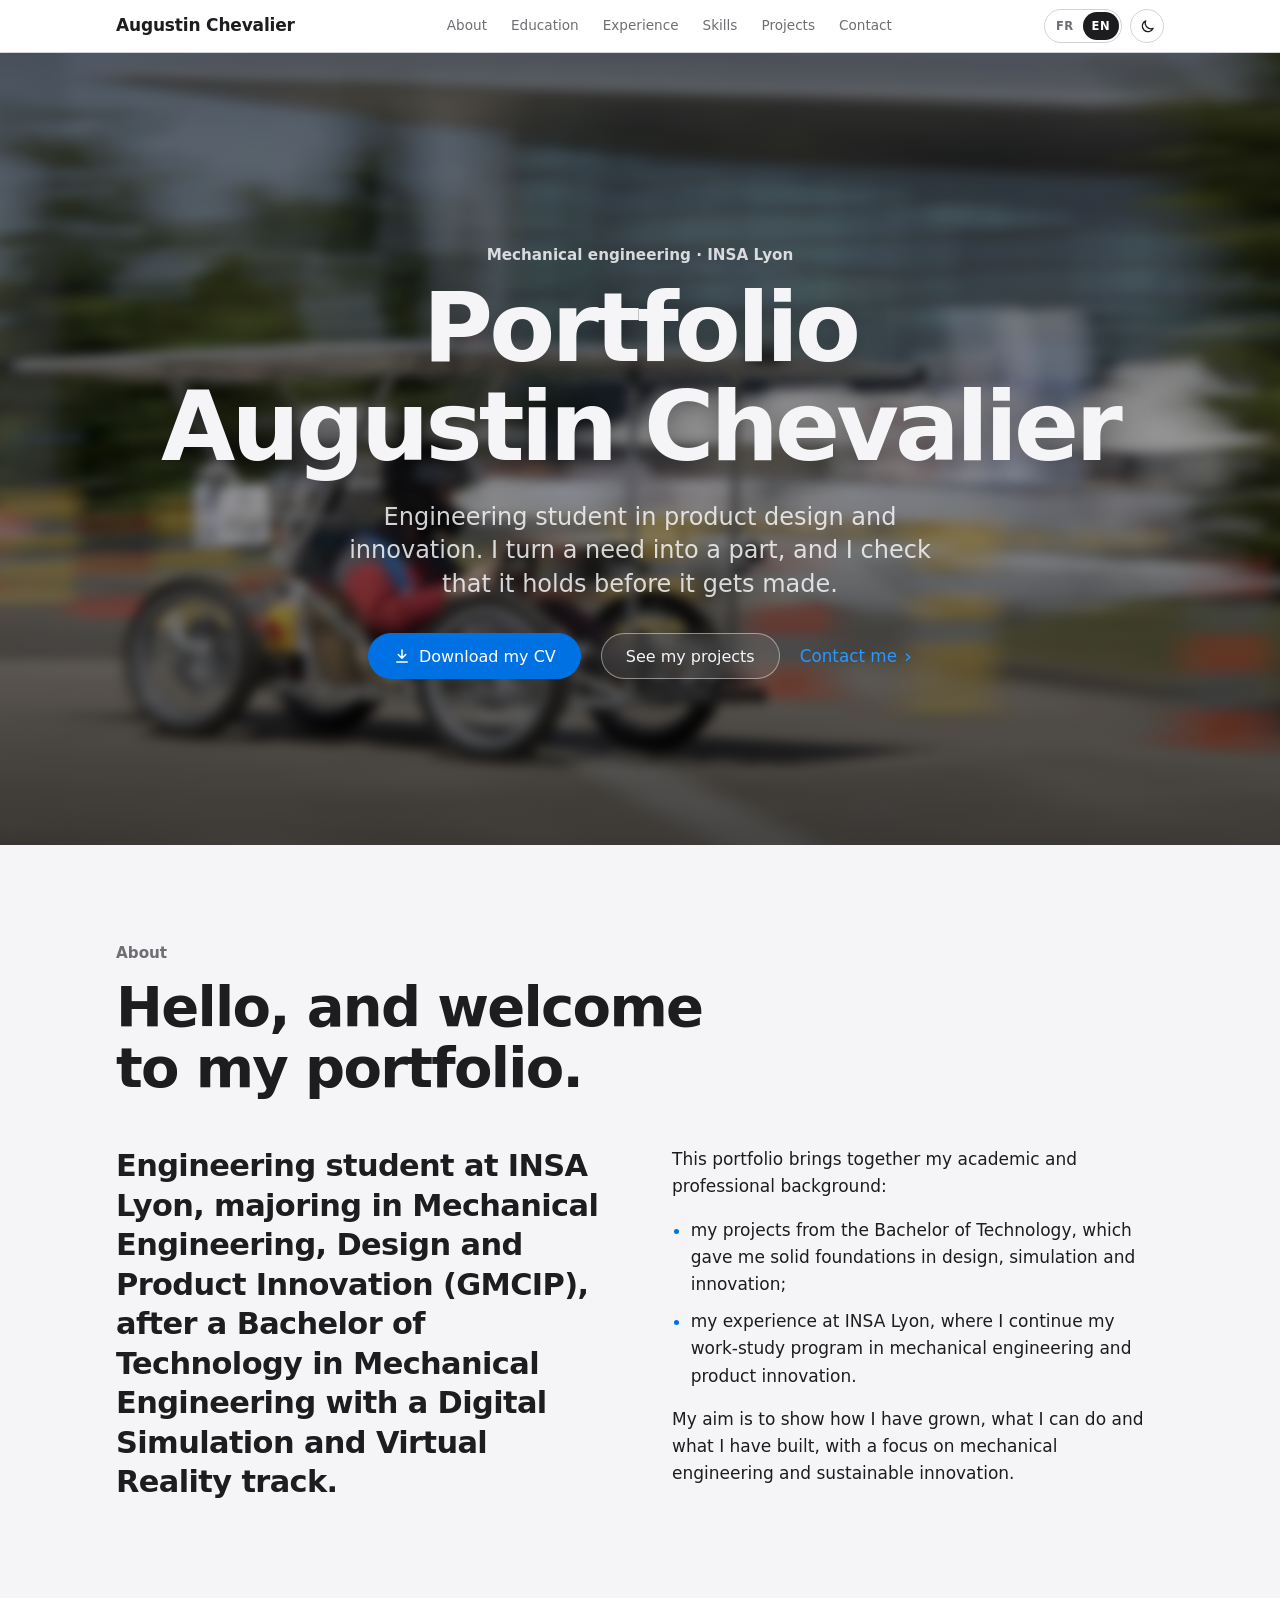
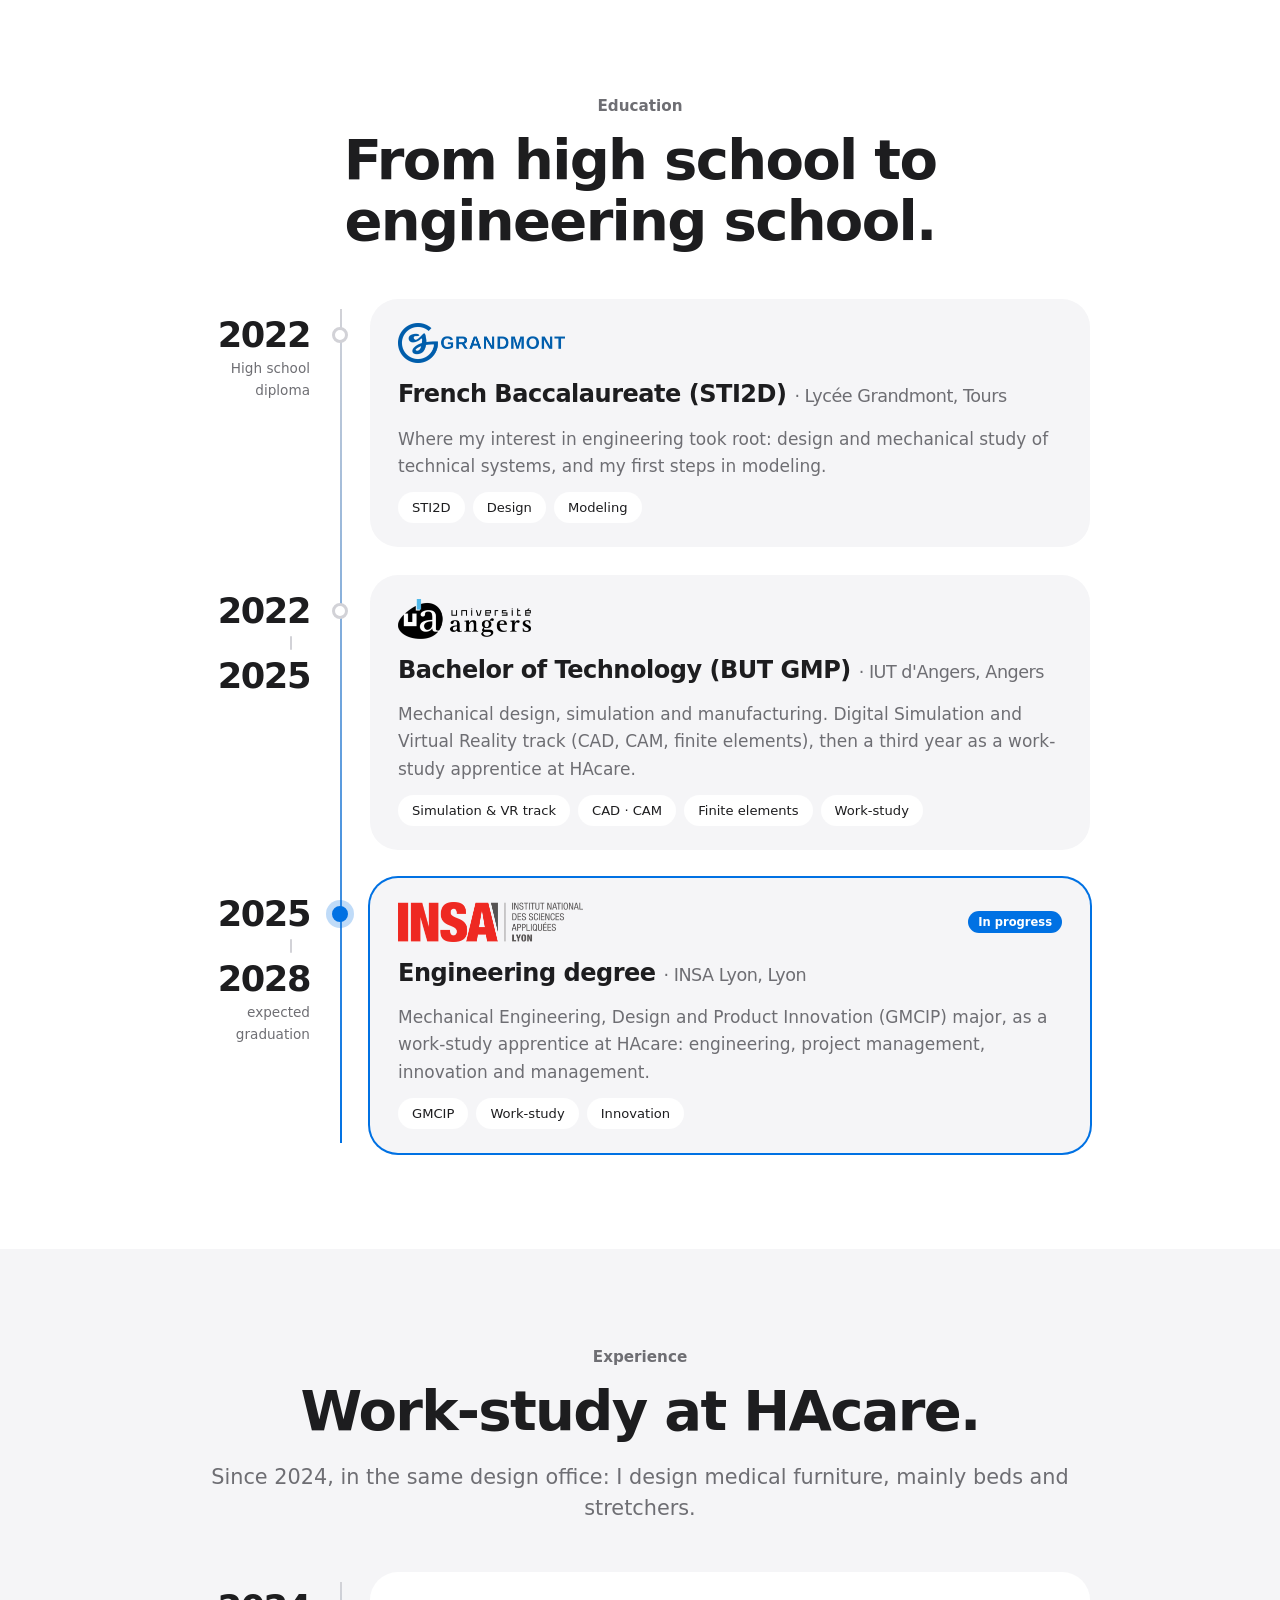
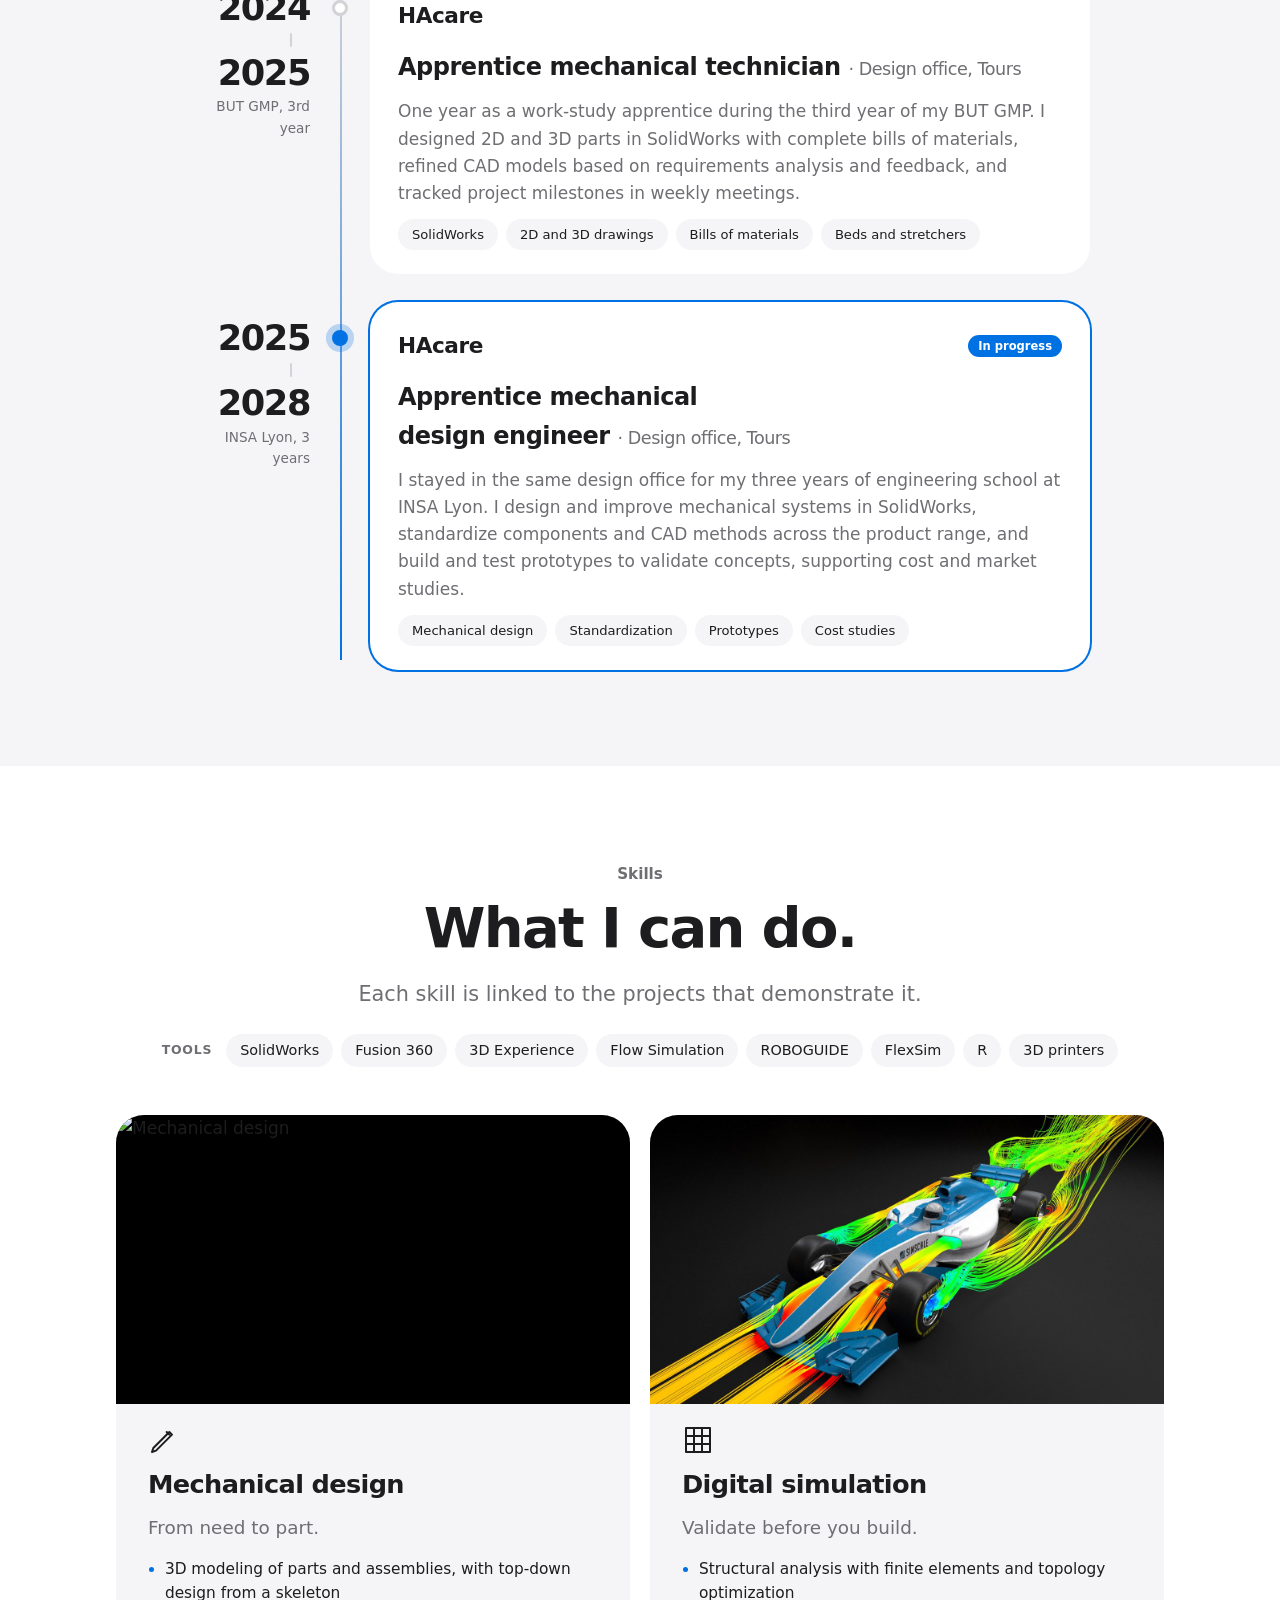
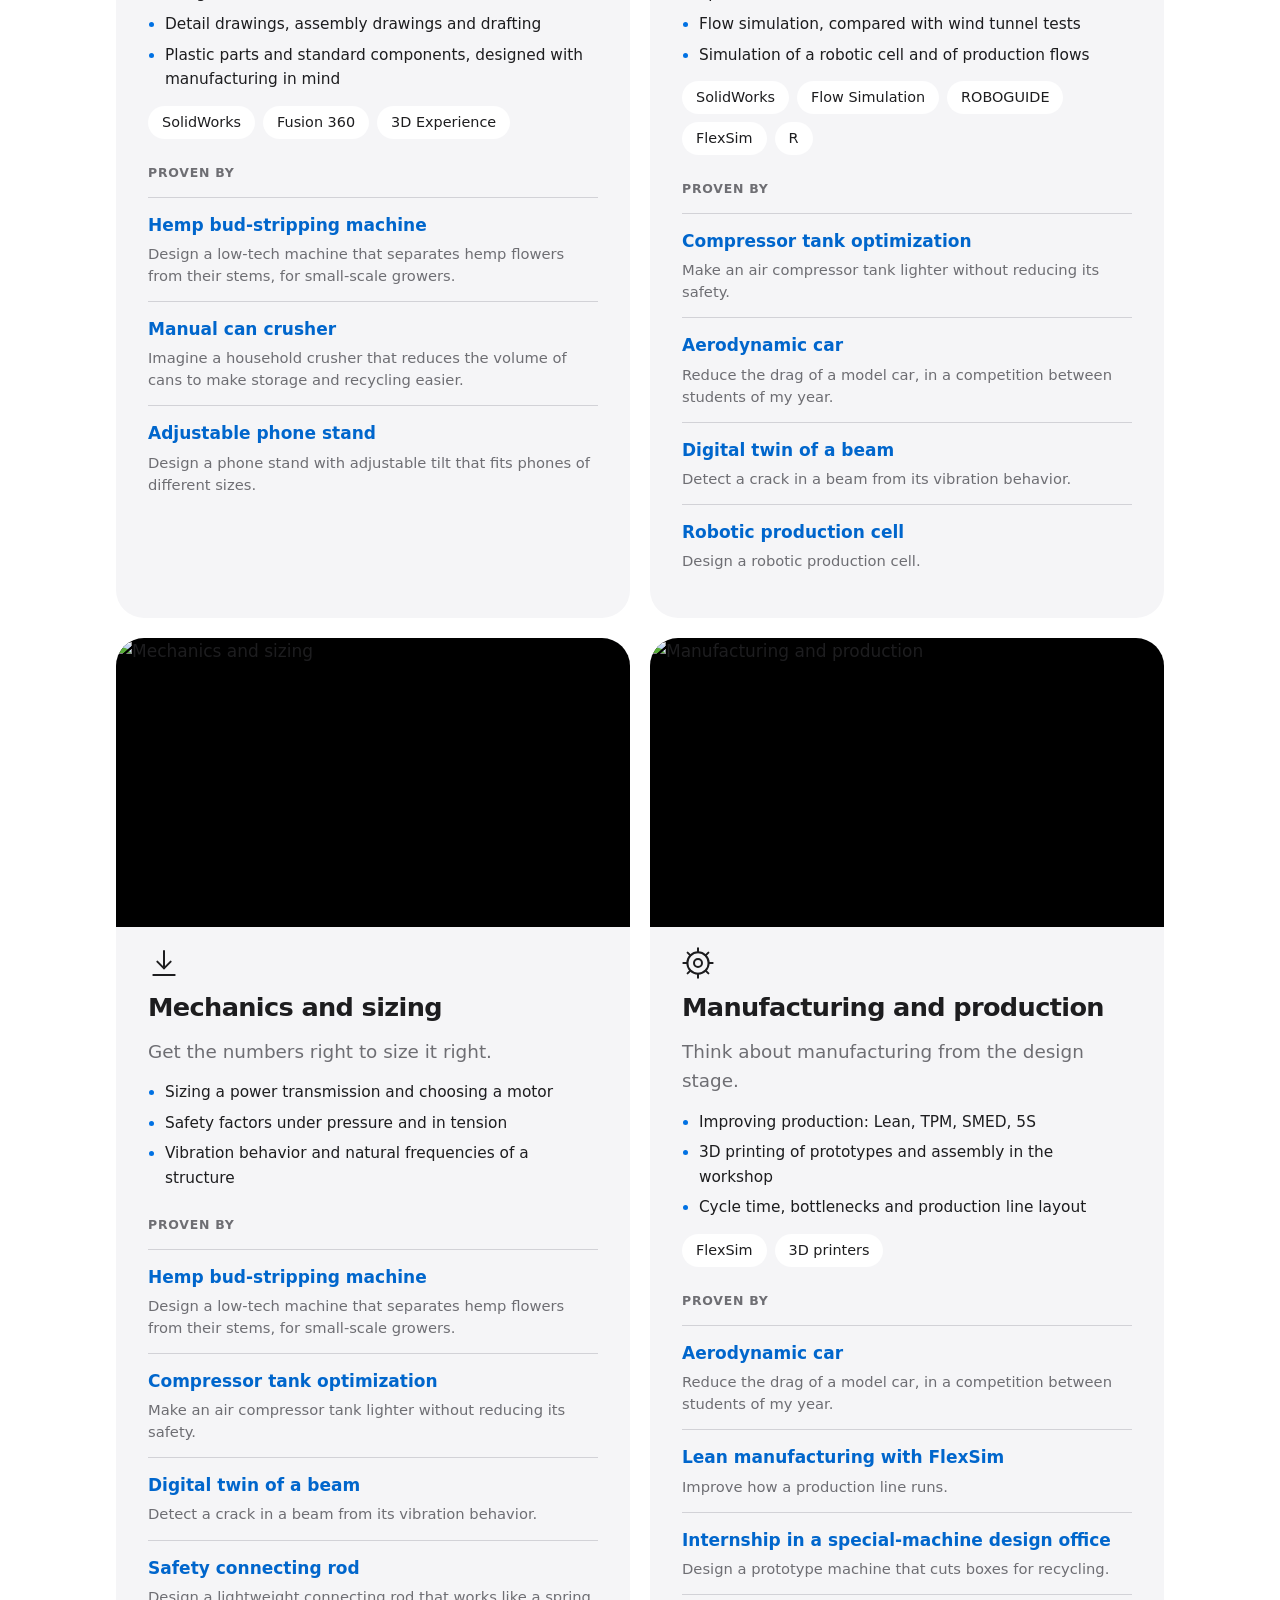
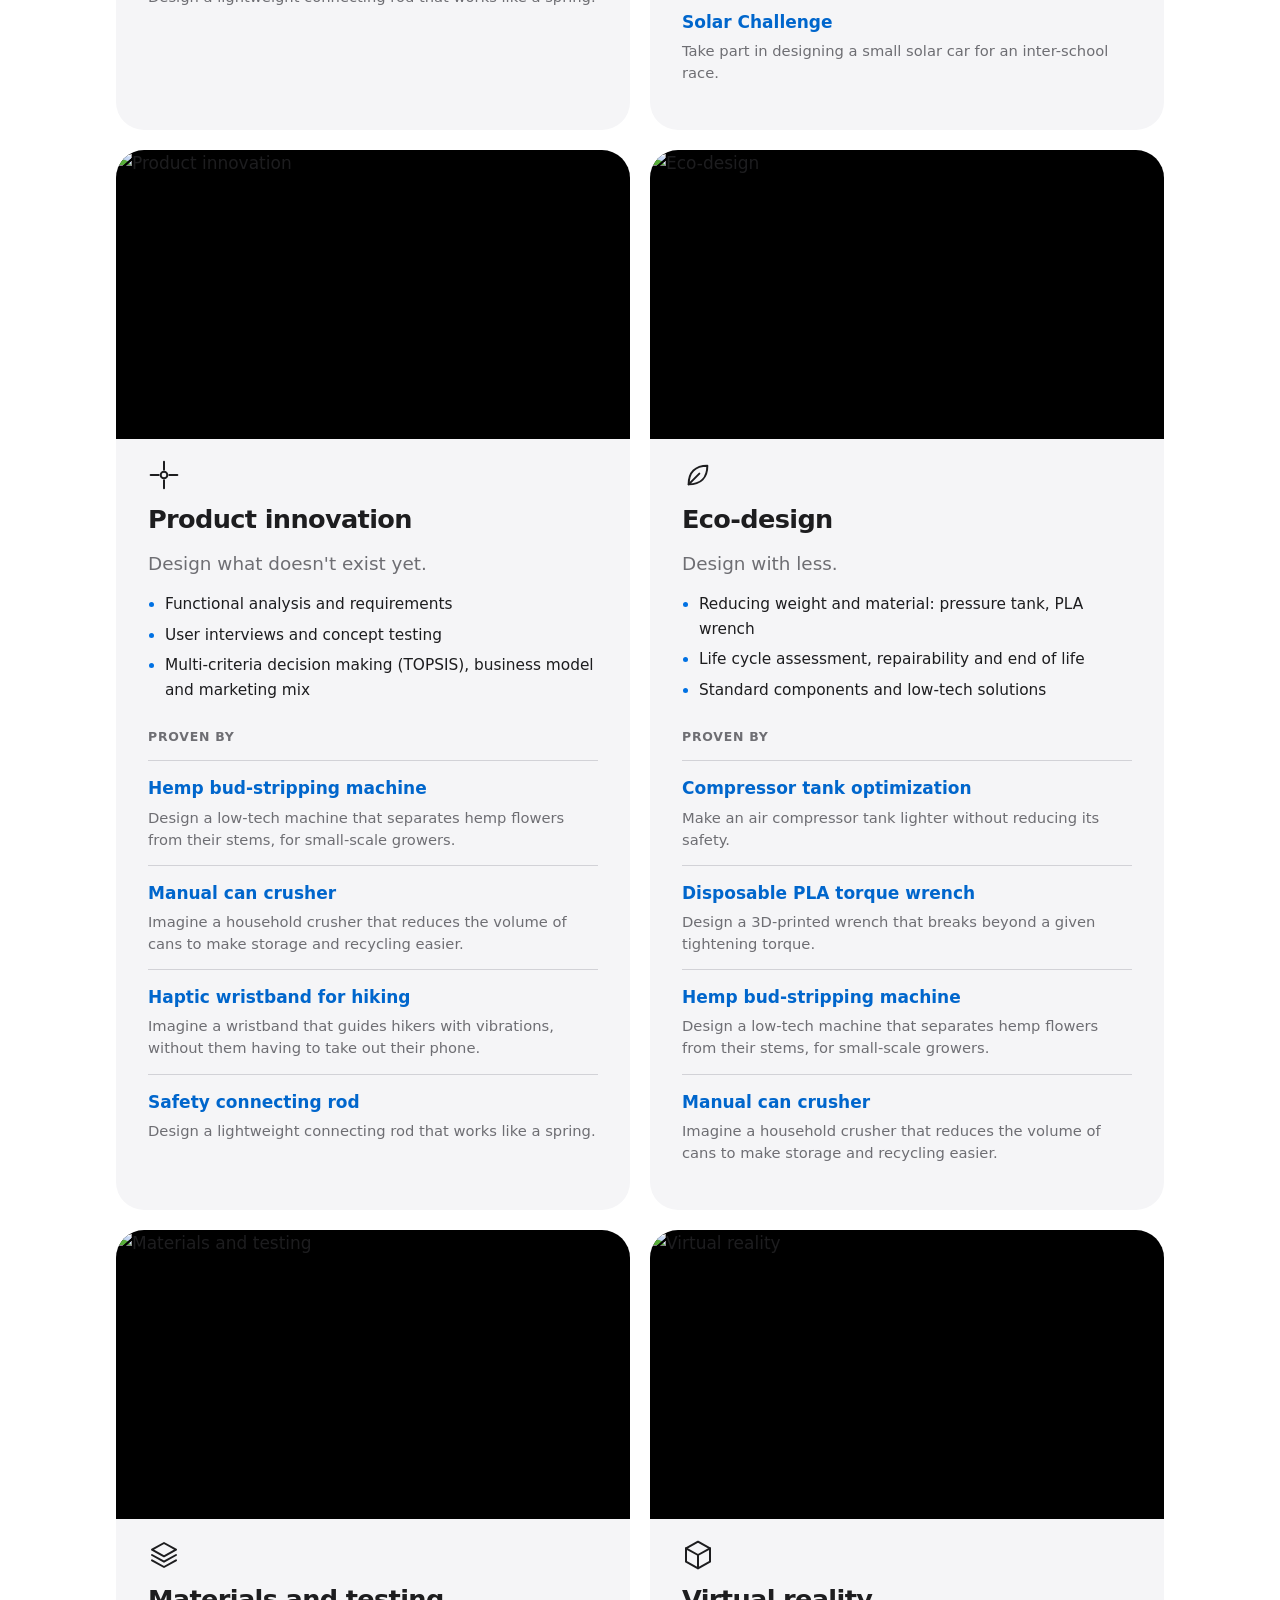
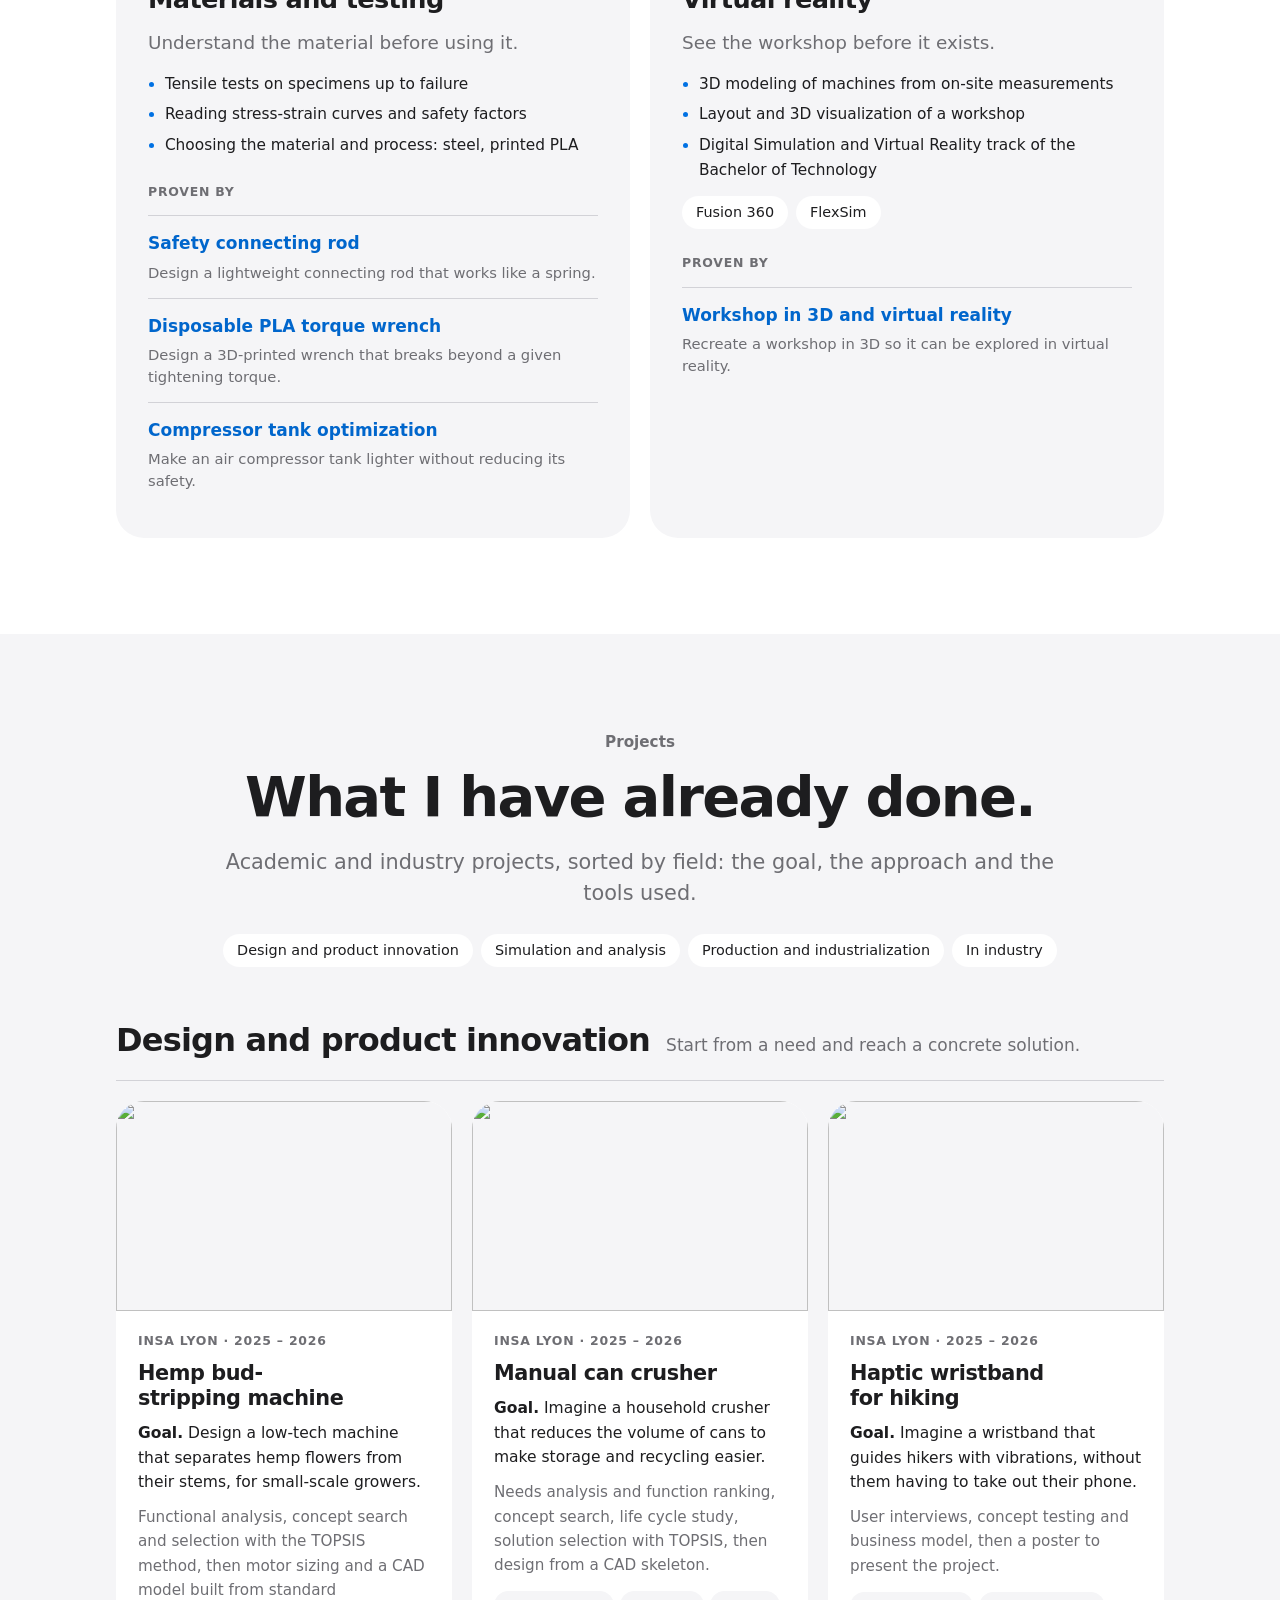
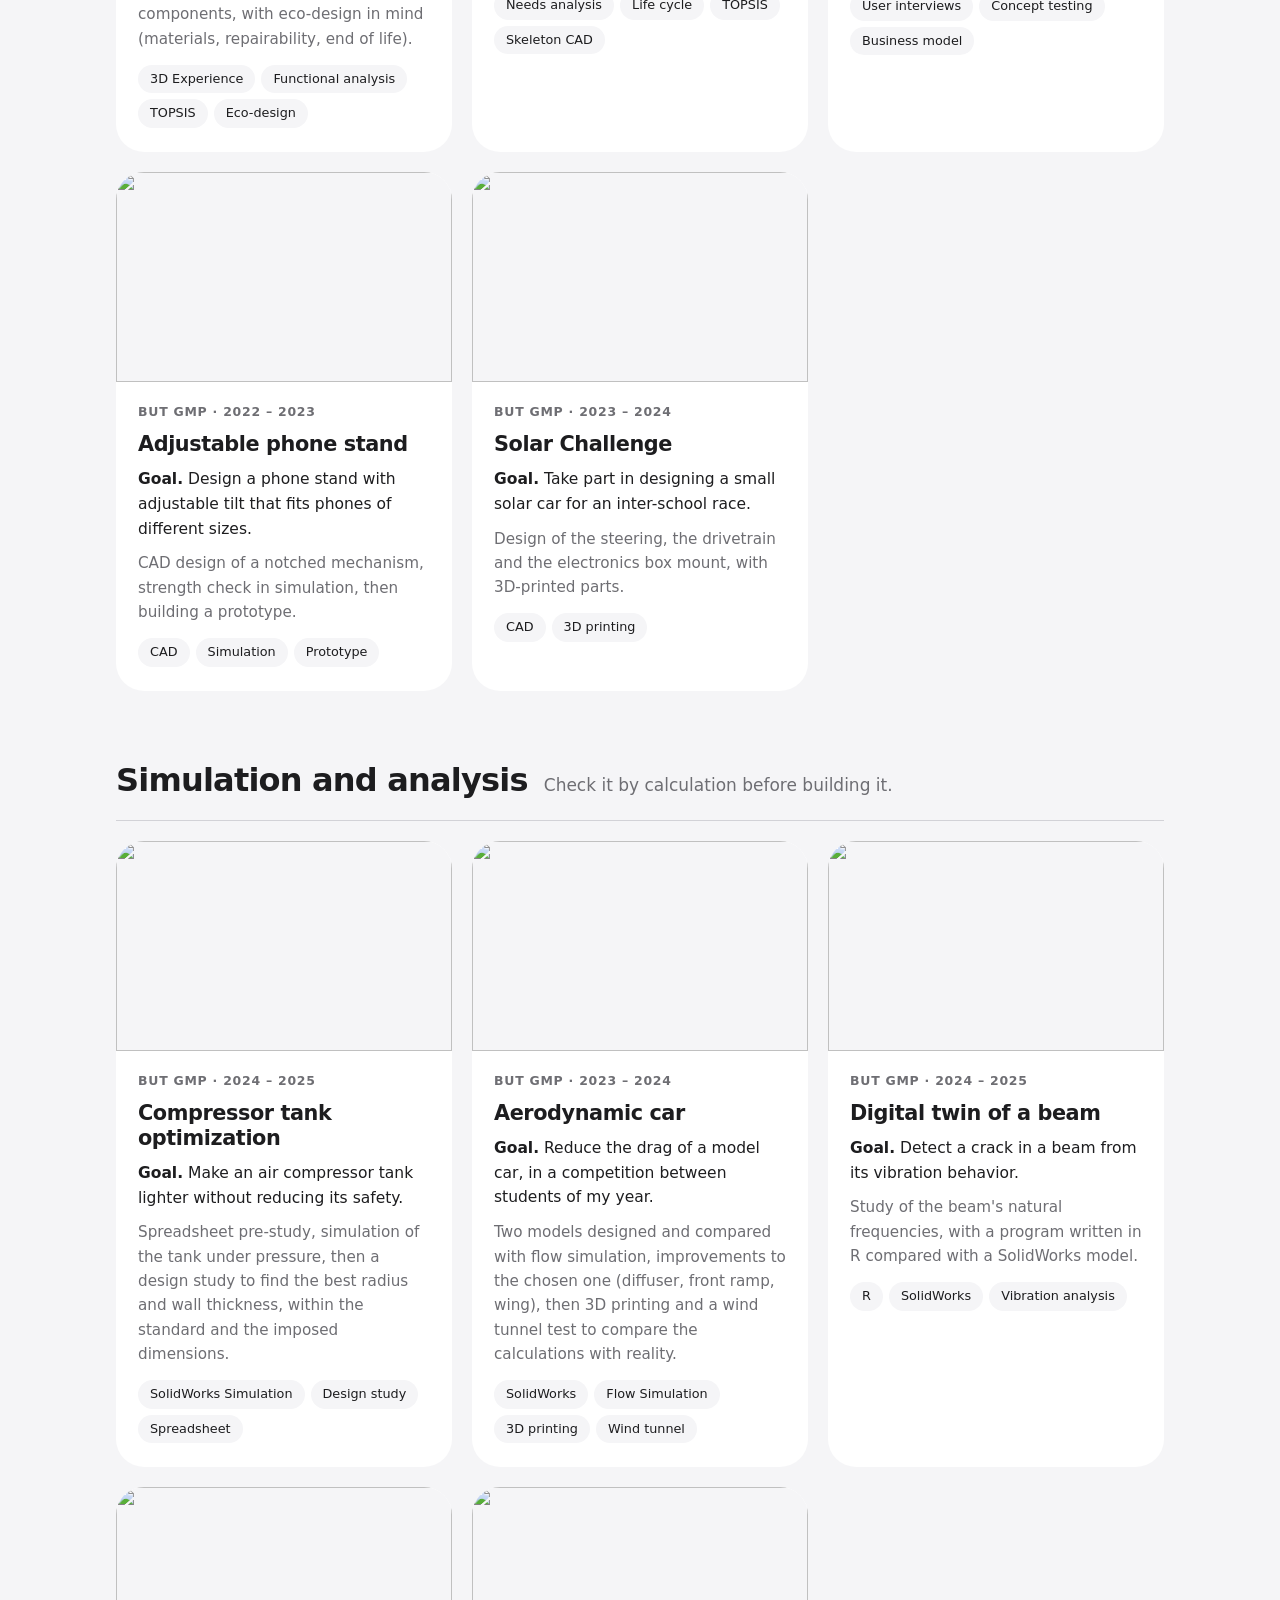
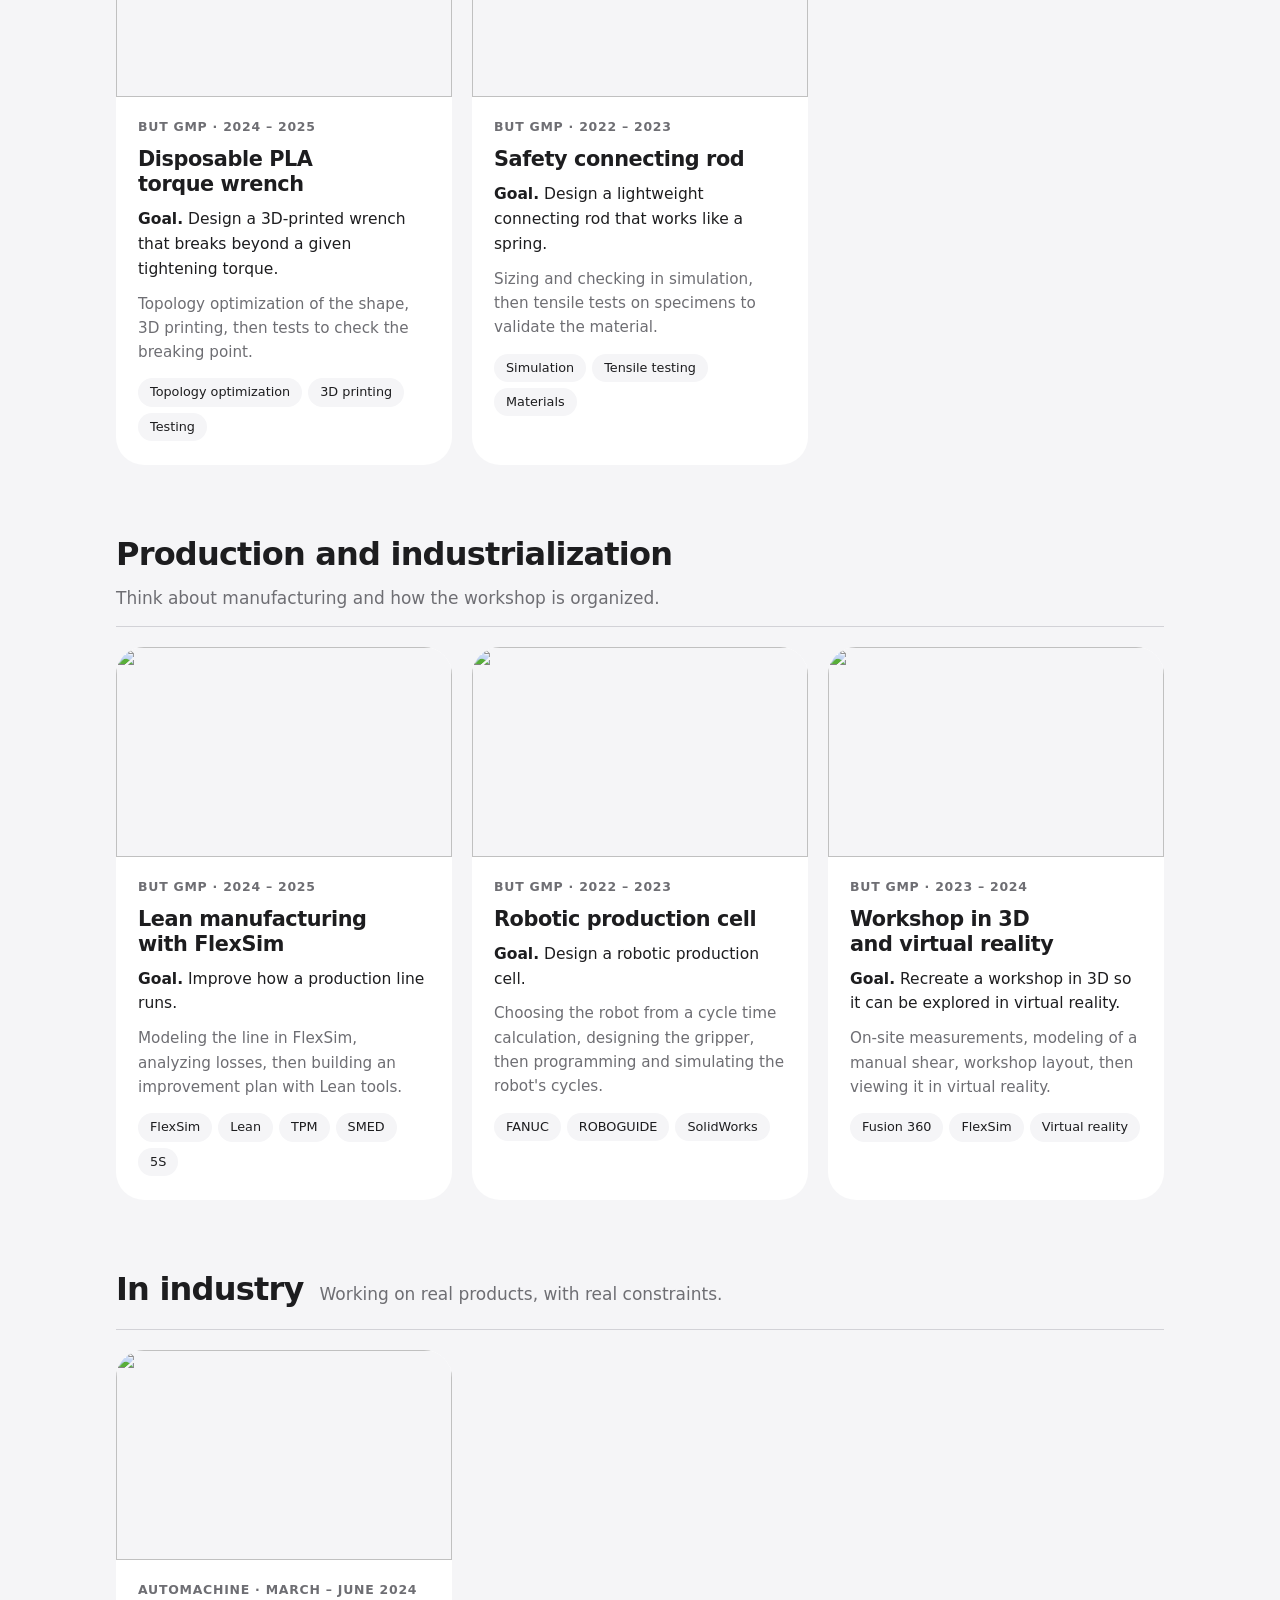
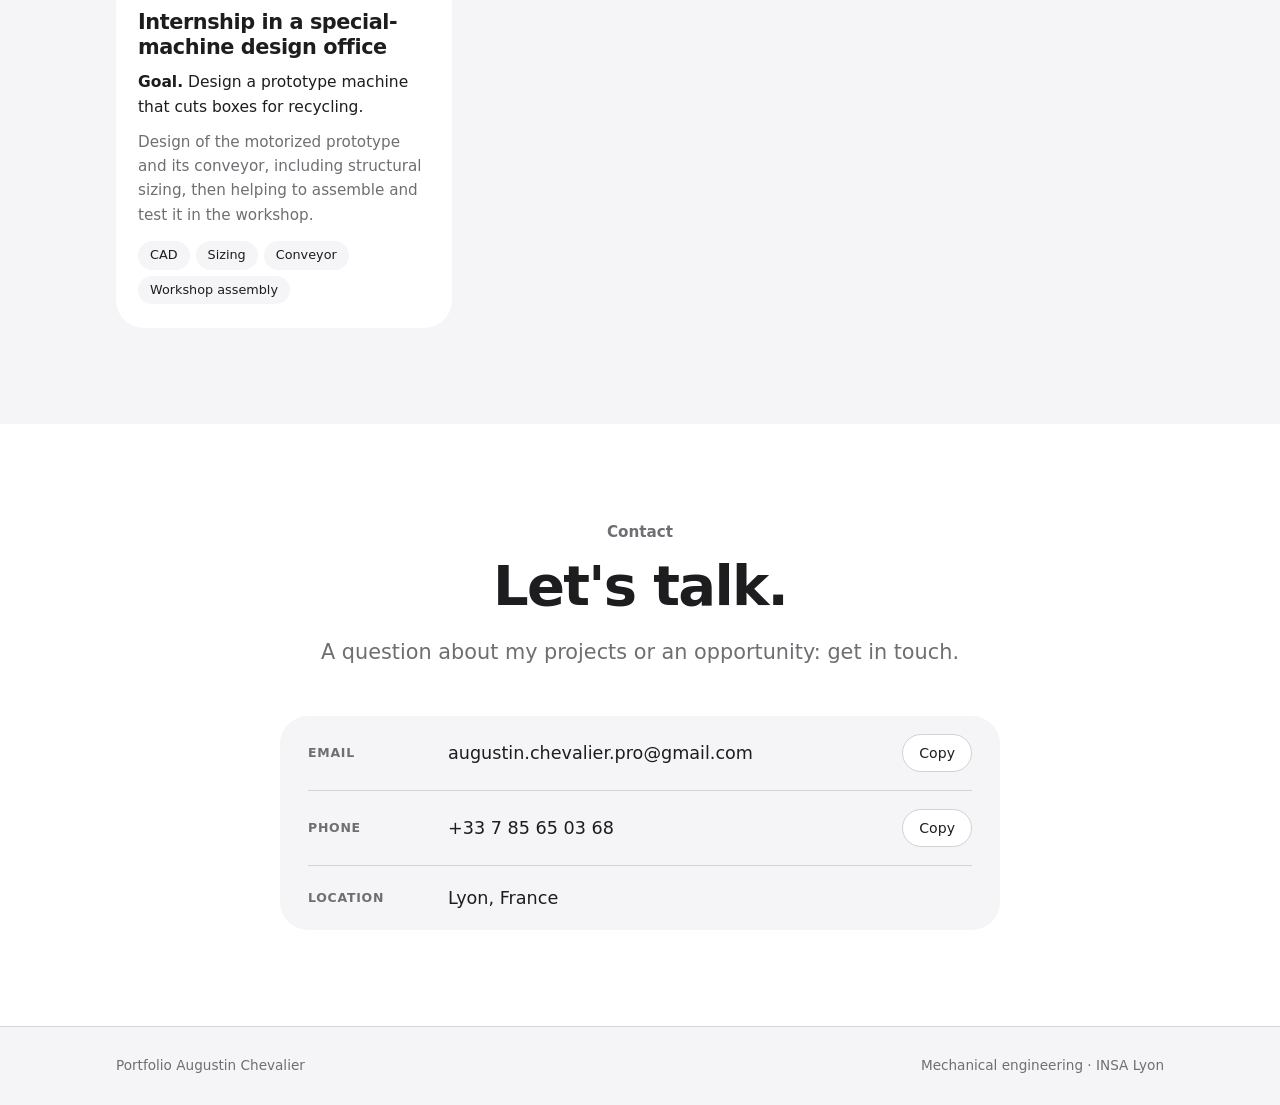
==== commit be7ca5e9: "Section Expérience (alternance HAcare), menu Education en anglais Co-Authored-By: Claude Opus 5.5 <n" ====
--- a/en/index.html
+++ b/en/index.html
@@ -16,7 +16,8 @@
     <a class="brand" href="#haut">Augustin Chevalier</a>
     <nav class="nav" aria-label="Main navigation">
       <a href="#apropos">About</a>
-      <a href="#parcours">Background</a>
+      <a href="#parcours">Education</a>
+      <a href="#experience">Experience</a>
       <a href="#competences">Skills</a>
       <a href="#projets">Projects</a>
       <a href="#contact">Contact</a>
@@ -65,7 +66,7 @@
   </section>
   <section class="band plain" id="parcours">
     <div class="inner">
-      <div class="head center"><span class="eyebrow">Background</span><h2>From high school to engineering school.</h2></div>
+      <div class="head center"><span class="eyebrow">Education</span><h2>From high school to engineering school.</h2></div>
       <ol class="timeline">
         <li class="tl-item">
           <div class="tl-date"><strong>2022</strong><span>High school diploma</span></div>
@@ -100,19 +101,46 @@
       </ol>
     </div>
   </section>
-  <section class="band alt" id="competences">
+  <section class="band alt" id="experience">
+    <div class="inner">
+      <div class="head center"><span class="eyebrow">Experience</span><h2>Work-study at HAcare.</h2><p class="lede">Since 2024, in the same design office: I design medical furniture, mainly beds and stretchers.</p></div>
+      <ol class="timeline">
+        <li class="tl-item">
+          <div class="tl-date"><strong>2024</strong><i class="tl-to" aria-label="to"></i><strong>2025</strong><span>BUT GMP, 3rd year</span></div>
+          <div class="tl-dot" aria-hidden="true"></div>
+          <article class="tl-card">
+            <div class="tl-top"><span class="tl-org">HAcare</span></div>
+            <h3>Apprentice mechanical technician <span>· Design office, Tours</span></h3>
+            <p>One year as a work-study apprentice during the third year of my BUT GMP. I designed 2D and 3D parts in SolidWorks with complete bills of materials, refined CAD models based on requirements analysis and feedback, and tracked project milestones in weekly meetings.</p>
+            <div class="chips"><span class="chip">SolidWorks</span><span class="chip">2D and 3D drawings</span><span class="chip">Bills of materials</span><span class="chip">Beds and stretchers</span></div>
+          </article>
+        </li>
+        <li class="tl-item now">
+          <div class="tl-date"><strong>2025</strong><i class="tl-to" aria-label="to"></i><strong>2028</strong><span>INSA Lyon, 3 years</span></div>
+          <div class="tl-dot" aria-hidden="true"></div>
+          <article class="tl-card">
+            <div class="tl-top"><span class="tl-org">HAcare</span><span class="pill">In progress</span></div>
+            <h3>Apprentice mechanical design engineer <span>· Design office, Tours</span></h3>
+            <p>I stayed in the same design office for my three years of engineering school at INSA Lyon. I design and improve mechanical systems in SolidWorks, standardize components and CAD methods across the product range, and build and test prototypes to validate concepts, supporting cost and market studies.</p>
+            <div class="chips"><span class="chip">Mechanical design</span><span class="chip">Standardization</span><span class="chip">Prototypes</span><span class="chip">Cost studies</span></div>
+          </article>
+        </li>
+      </ol>
+    </div>
+  </section>
+  <section class="band plain" id="competences">
     <div class="inner">
       <div class="head center"><span class="eyebrow">Skills</span><h2>What I can do.</h2><p class="lede">Each skill is linked to the projects that demonstrate it.</p><div class="tools"><span class="label">Tools</span><div class="chips" id="outils"></div></div></div>
       <div class="comps" id="comps"></div>
     </div>
   </section>
-  <section class="band plain" id="projets">
+  <section class="band alt" id="projets">
     <div class="inner">
       <div class="head center"><span class="eyebrow">Projects</span><h2>What I have already done.</h2><p class="lede">Academic and industry projects, sorted by field: the goal, the approach and the tools used.</p><nav class="chips pnav" id="projets-nav" aria-label="Project categories"></nav></div>
       <div class="pgroups" id="projets-liste"></div>
     </div>
   </section>
-  <section class="band alt" id="contact">
+  <section class="band plain" id="contact">
     <div class="inner">
       <div class="head center"><span class="eyebrow">Contact</span><h2>Let's talk.</h2><p class="lede">A question about my projects or an opportunity: get in touch.</p></div>
       <div class="contact">
--- a/style.css
+++ b/style.css
@@ -172,6 +172,7 @@
 .now .tl-card { box-shadow: 0 0 0 2px var(--accent); }
 .tl-top { display: flex; align-items: center; justify-content: space-between; gap: 12px; }
 .tl-logo img { display: block; height: 40px; width: auto; }
+.tl-org { display: inline-flex; align-items: center; min-height: 40px; font-size: 1.35rem; font-weight: 700; letter-spacing: -.02em; }
 .tl-card h3 { font-size: 1.5rem; font-weight: 700; letter-spacing: -.02em; }
 .tl-card h3 span { font-weight: 500; color: var(--muted); font-size: 1.1rem; }
 .tl-card p { color: var(--muted); }
@@ -202,6 +203,8 @@
   .contact { padding-inline: 20px; }
   .contact .row { grid-template-columns: minmax(0, 1fr) auto; }
   .contact .row .label { grid-column: 1 / -1; }
+  .nav { gap: 2px 2px; }
+  .nav a { padding-inline: 6px; font-size: .82rem; }
 }
 @media (max-width: 640px) {
   html { scroll-padding-top: 104px; }
@@ -209,8 +212,10 @@
   .bar .inner { flex-wrap: wrap; row-gap: 0; padding-top: 6px; }
   .brand { font-size: .95rem; }
   .bar-tools { margin-left: auto; }
-  .nav { order: 3; width: 100%; justify-content: space-between; }
-  .nav a { padding-inline: 4px; font-size: .8rem; }
+  .nav { order: 3; width: 100%; justify-content: space-between; overflow-x: auto; scrollbar-width: none; }
+  .nav::-webkit-scrollbar { display: none; }
+  .nav.defile:not(.fin) { -webkit-mask-image: linear-gradient(90deg, #000 82%, transparent); mask-image: linear-gradient(90deg, #000 82%, transparent); }
+  .nav a { flex-shrink: 0; white-space: nowrap; padding-inline: 4px; font-size: .8rem; }
 }
 @media (prefers-reduced-motion: reduce) {
   html { scroll-behavior: auto; }
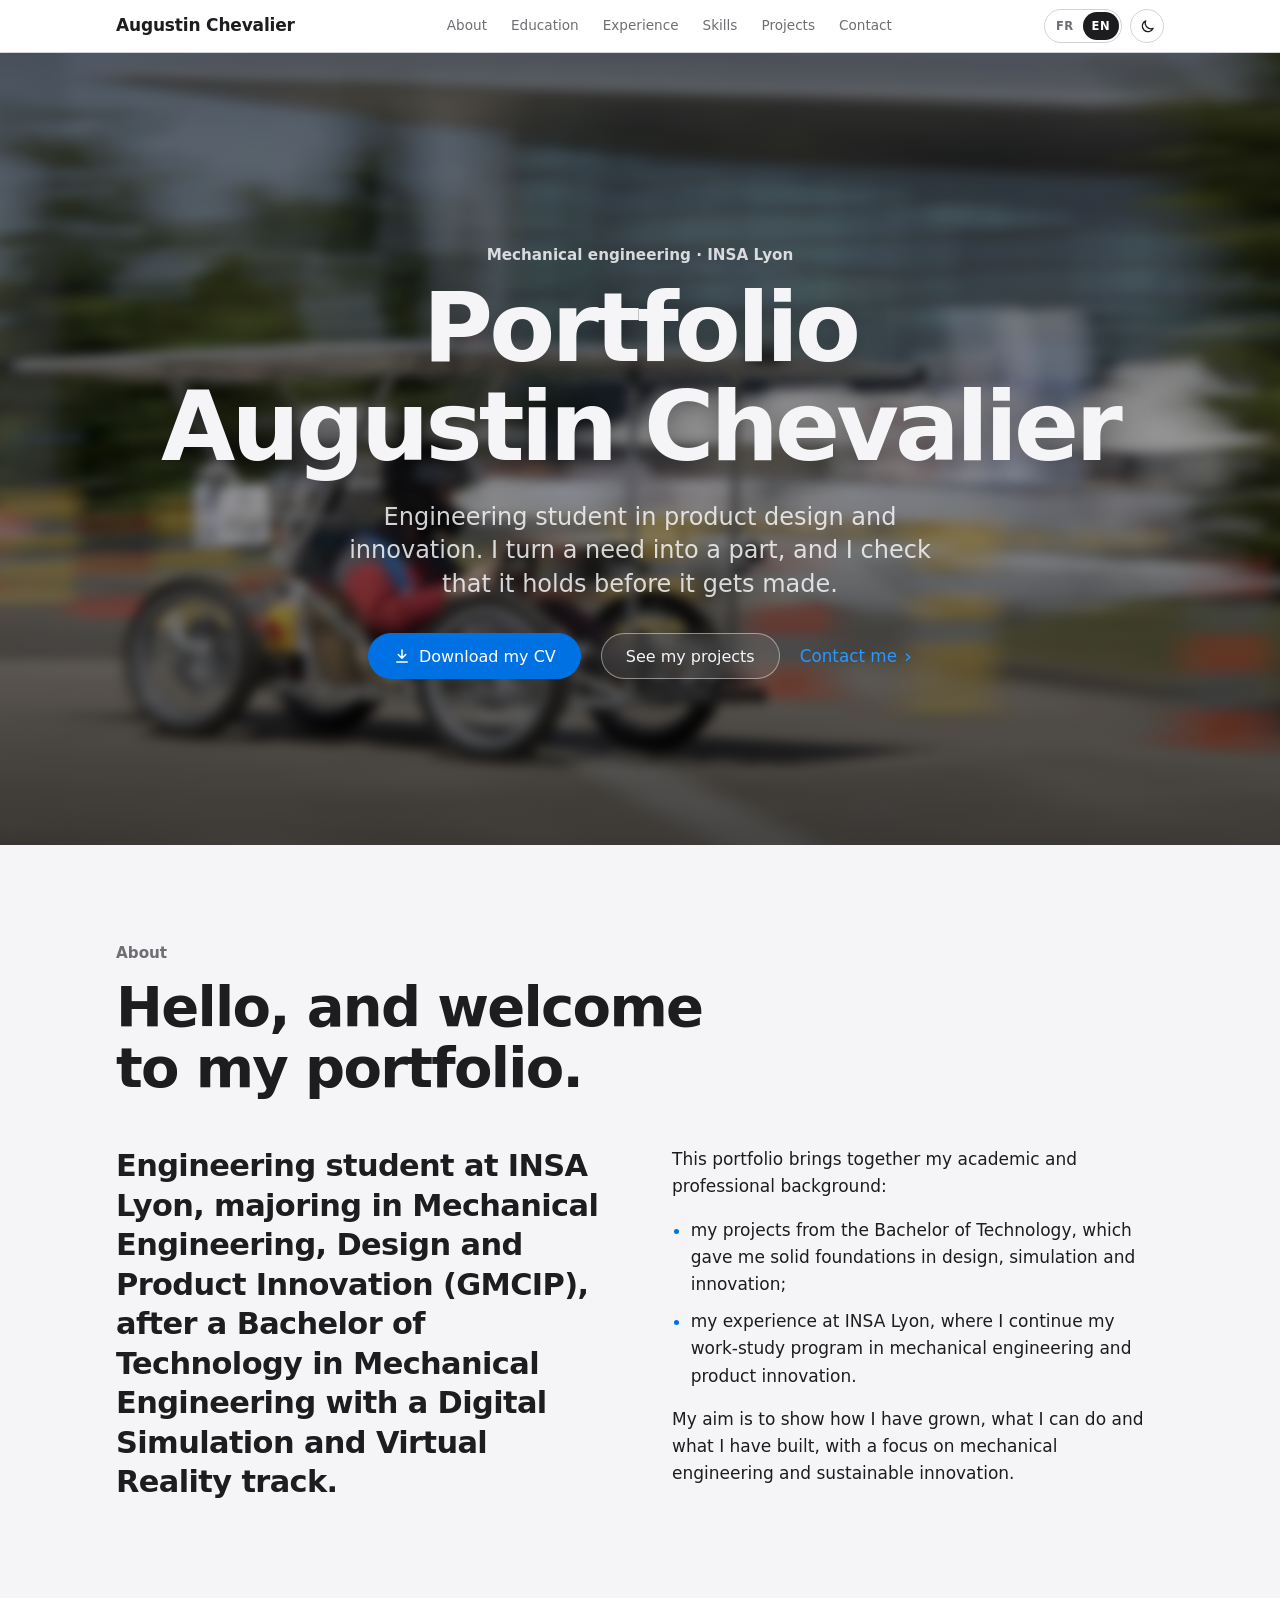
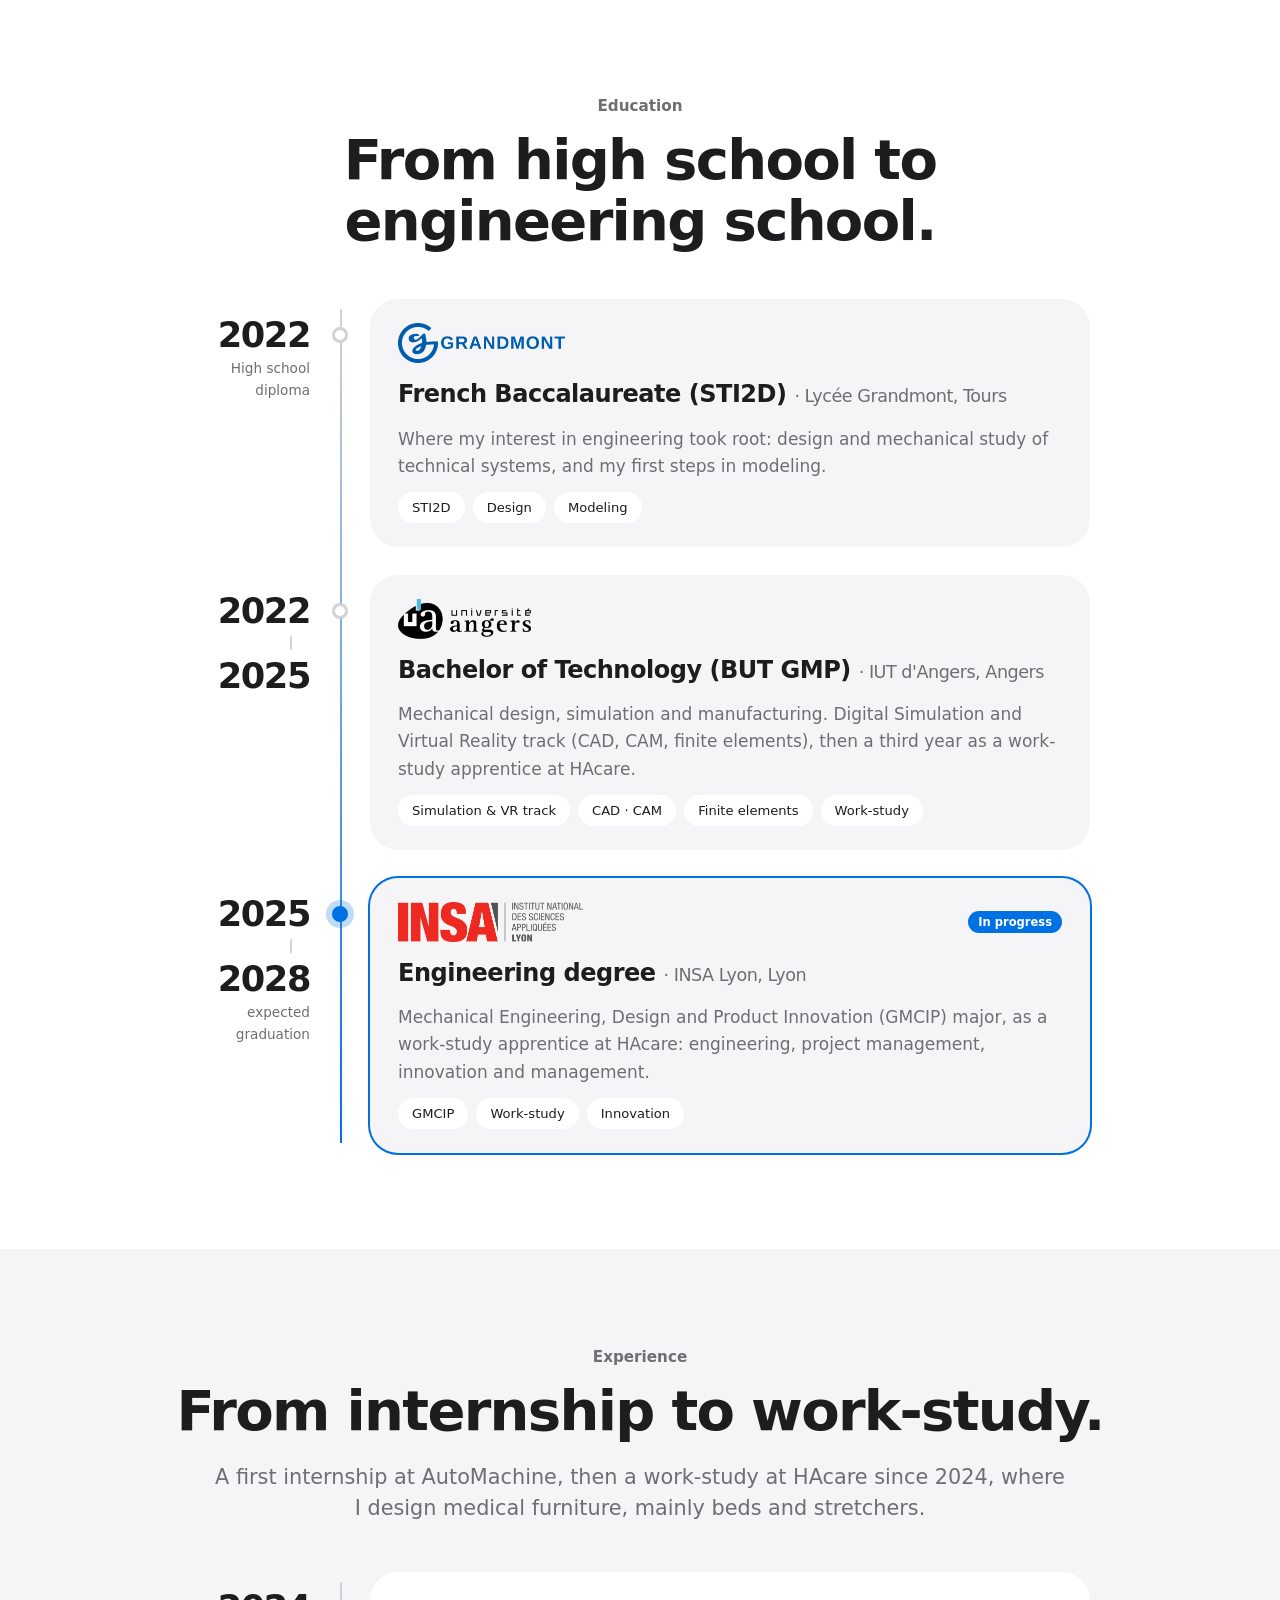
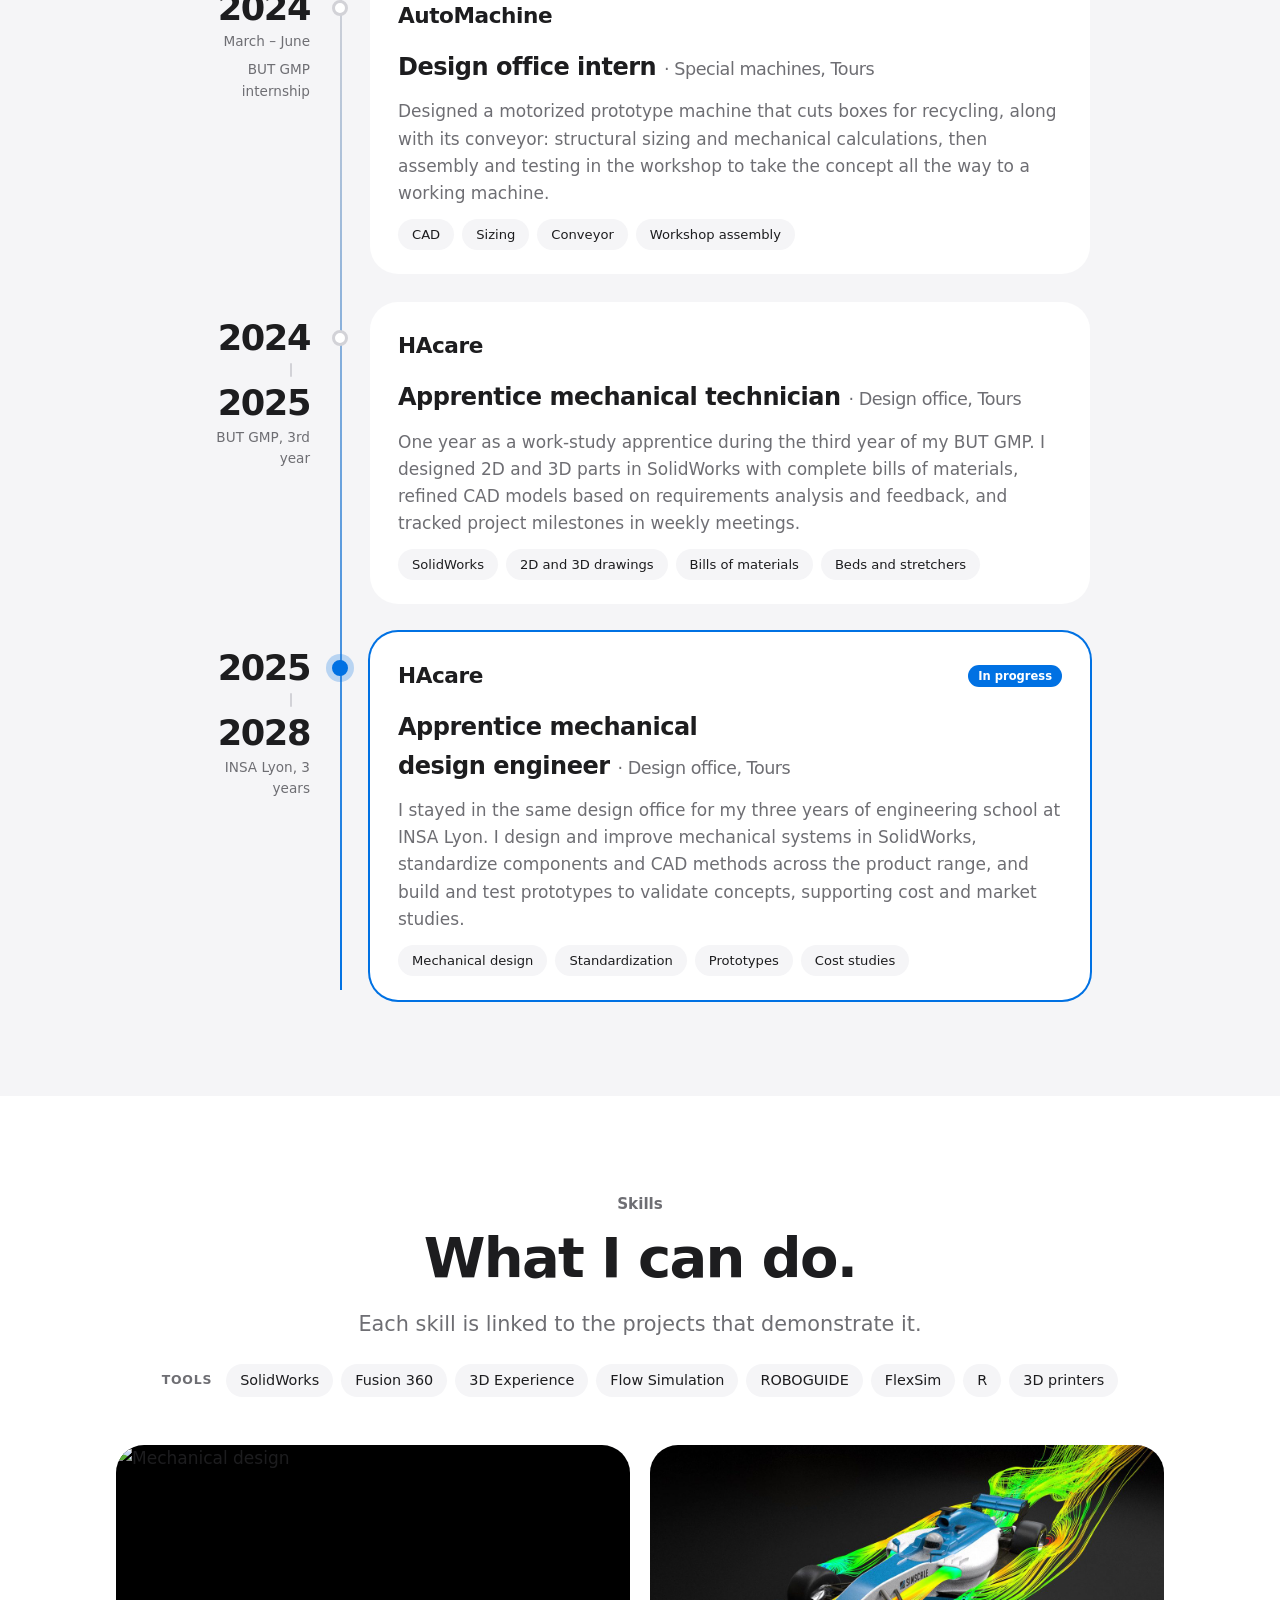
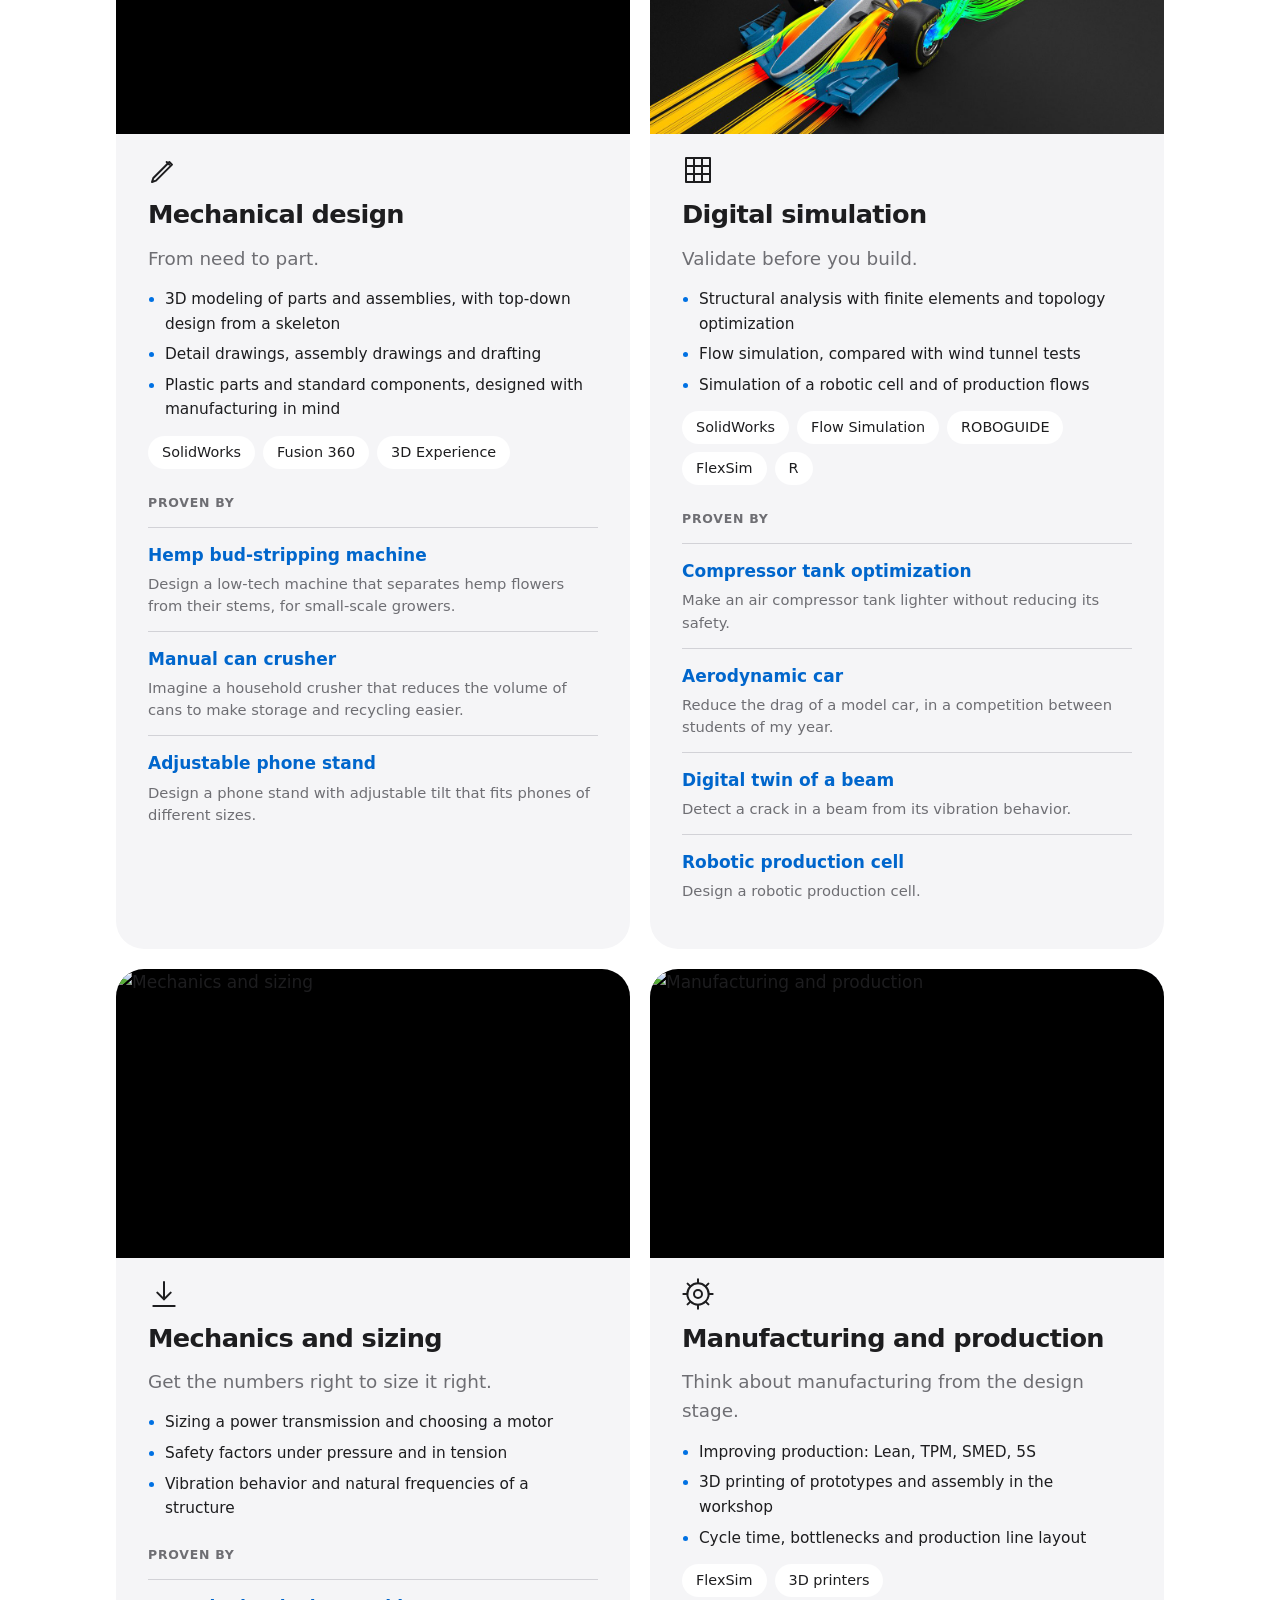
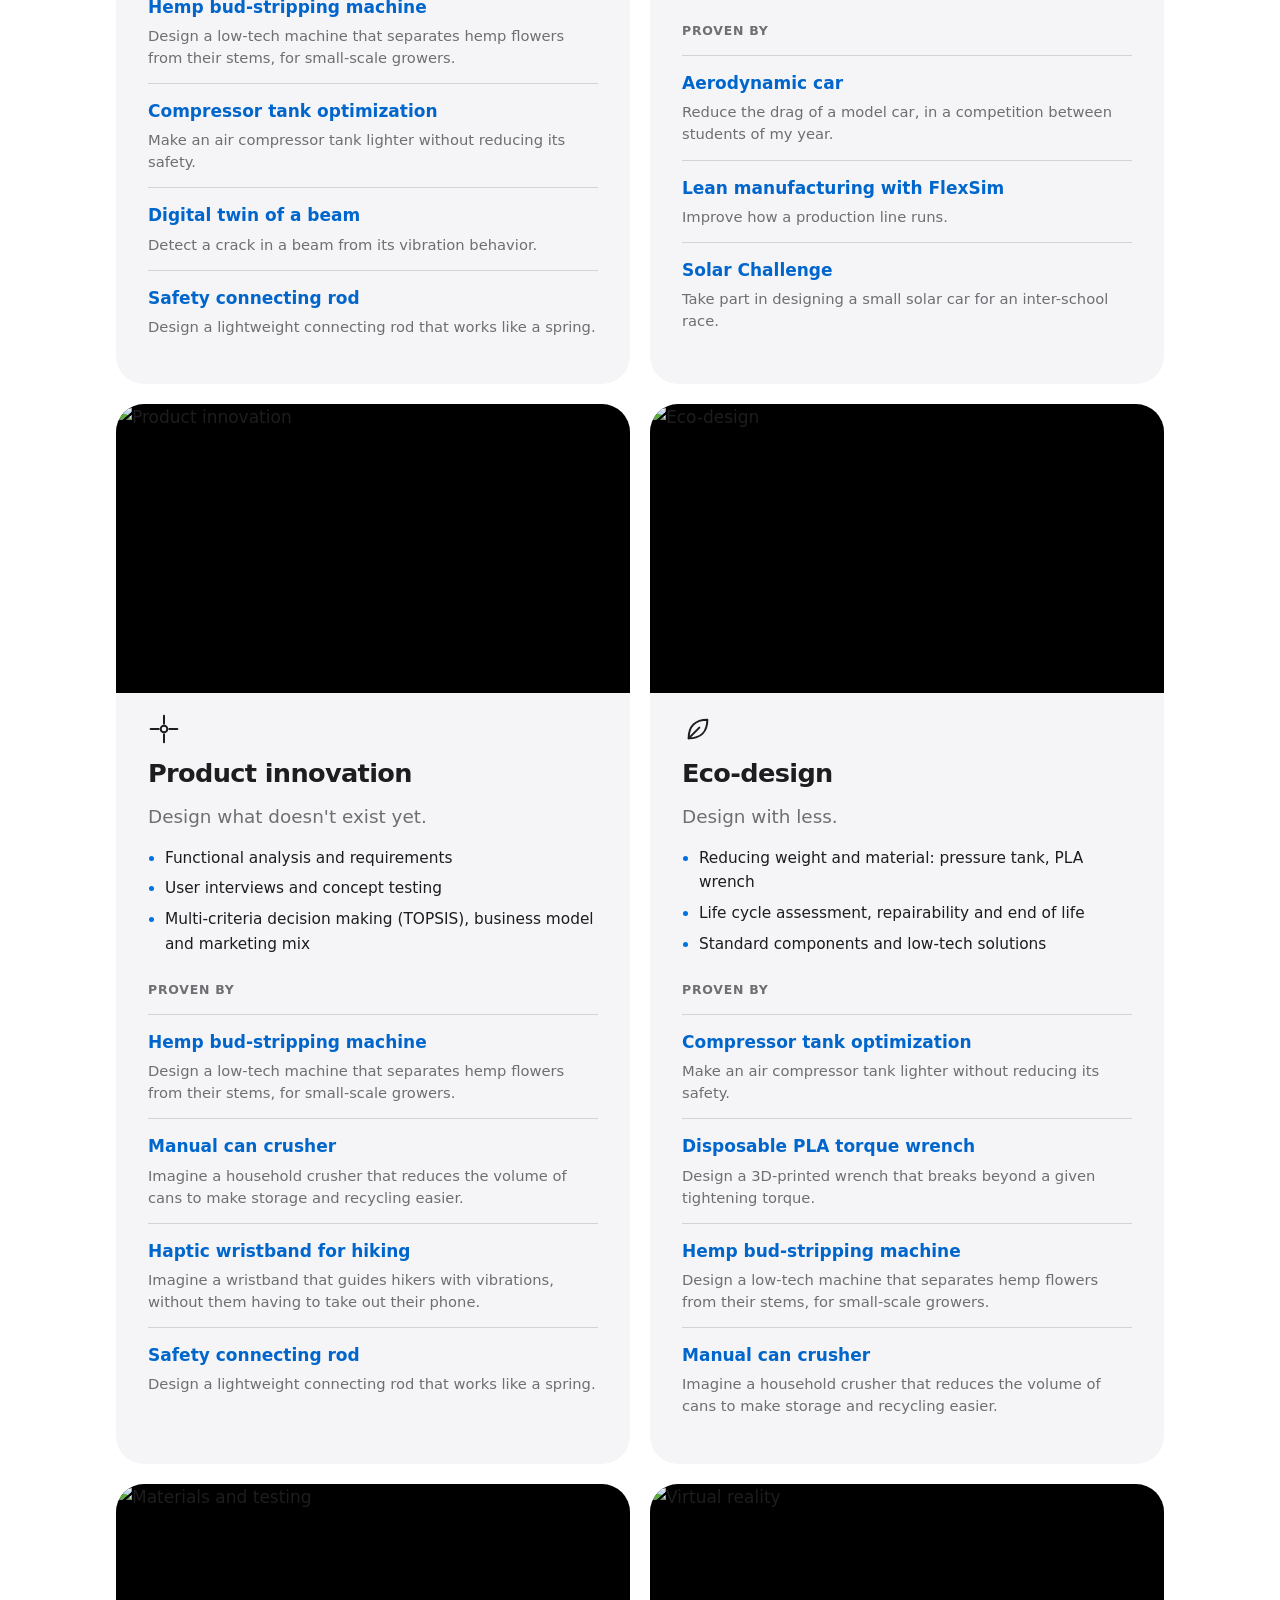
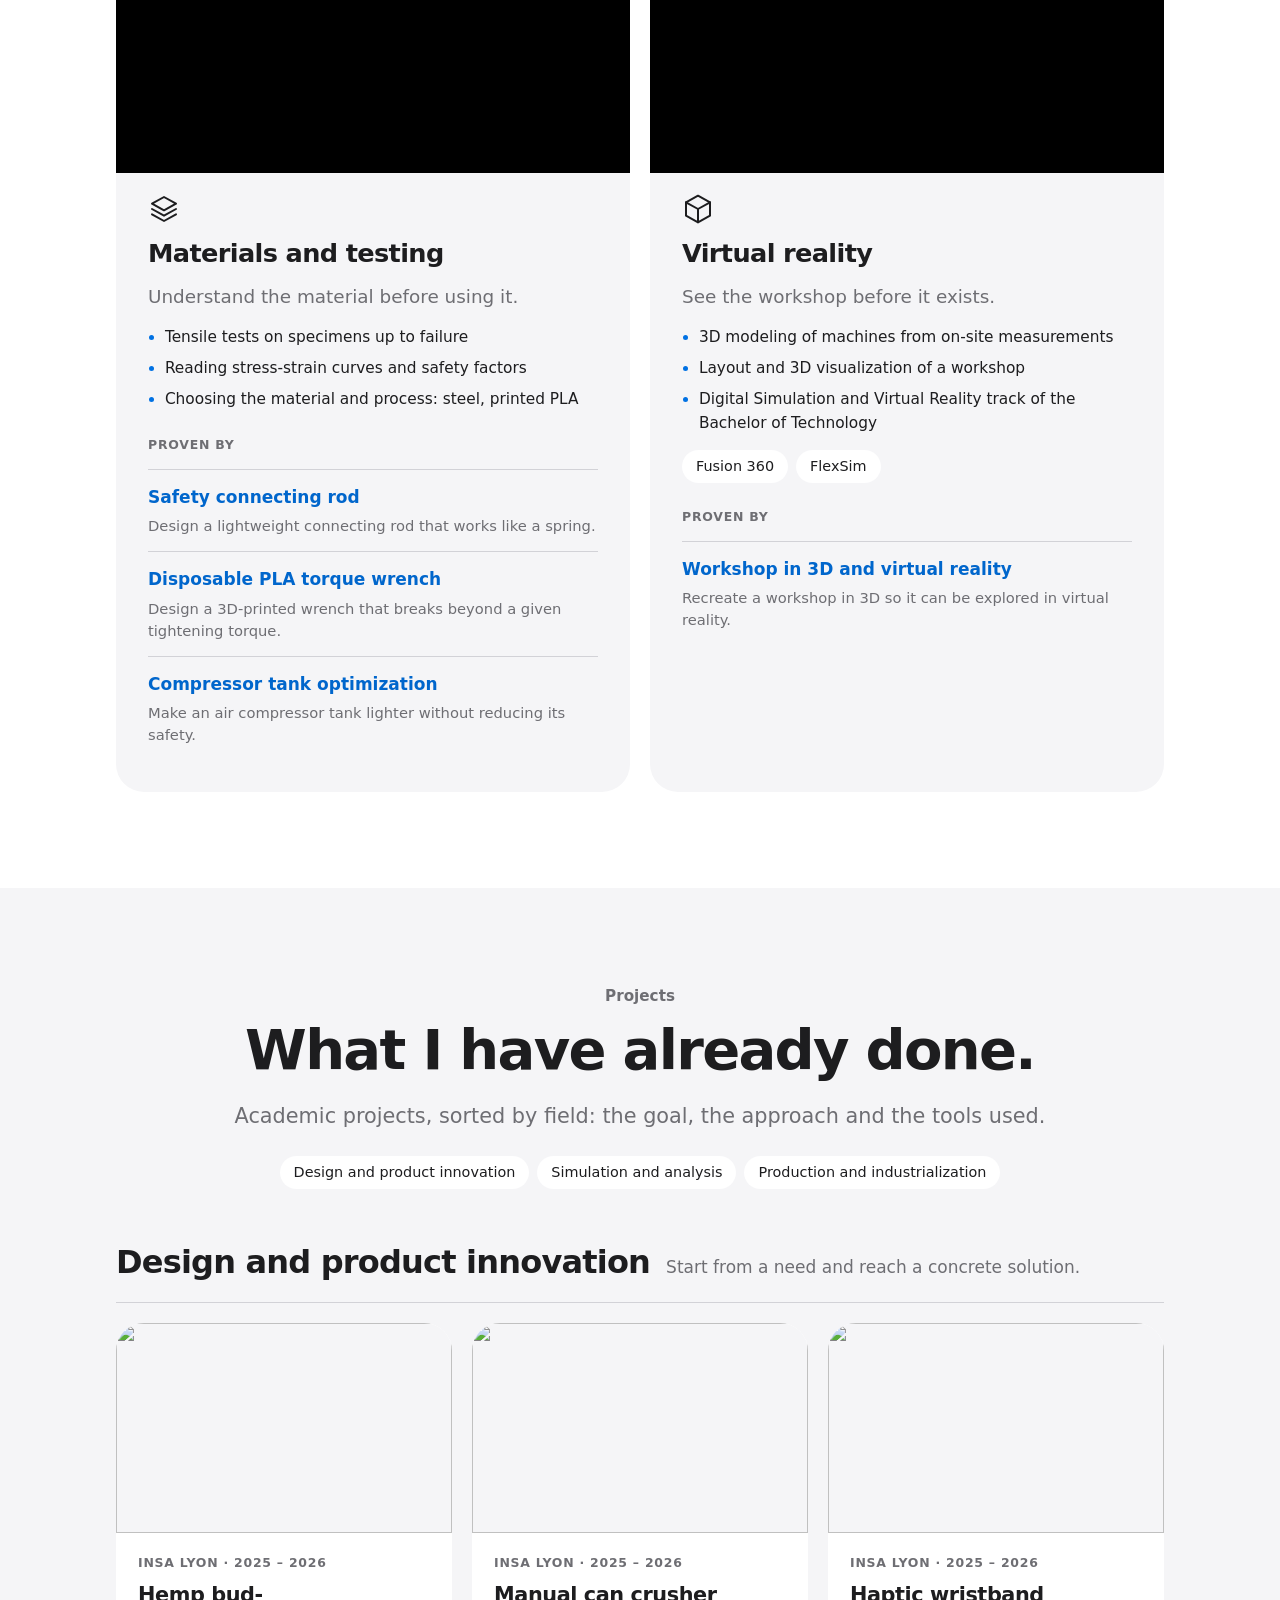
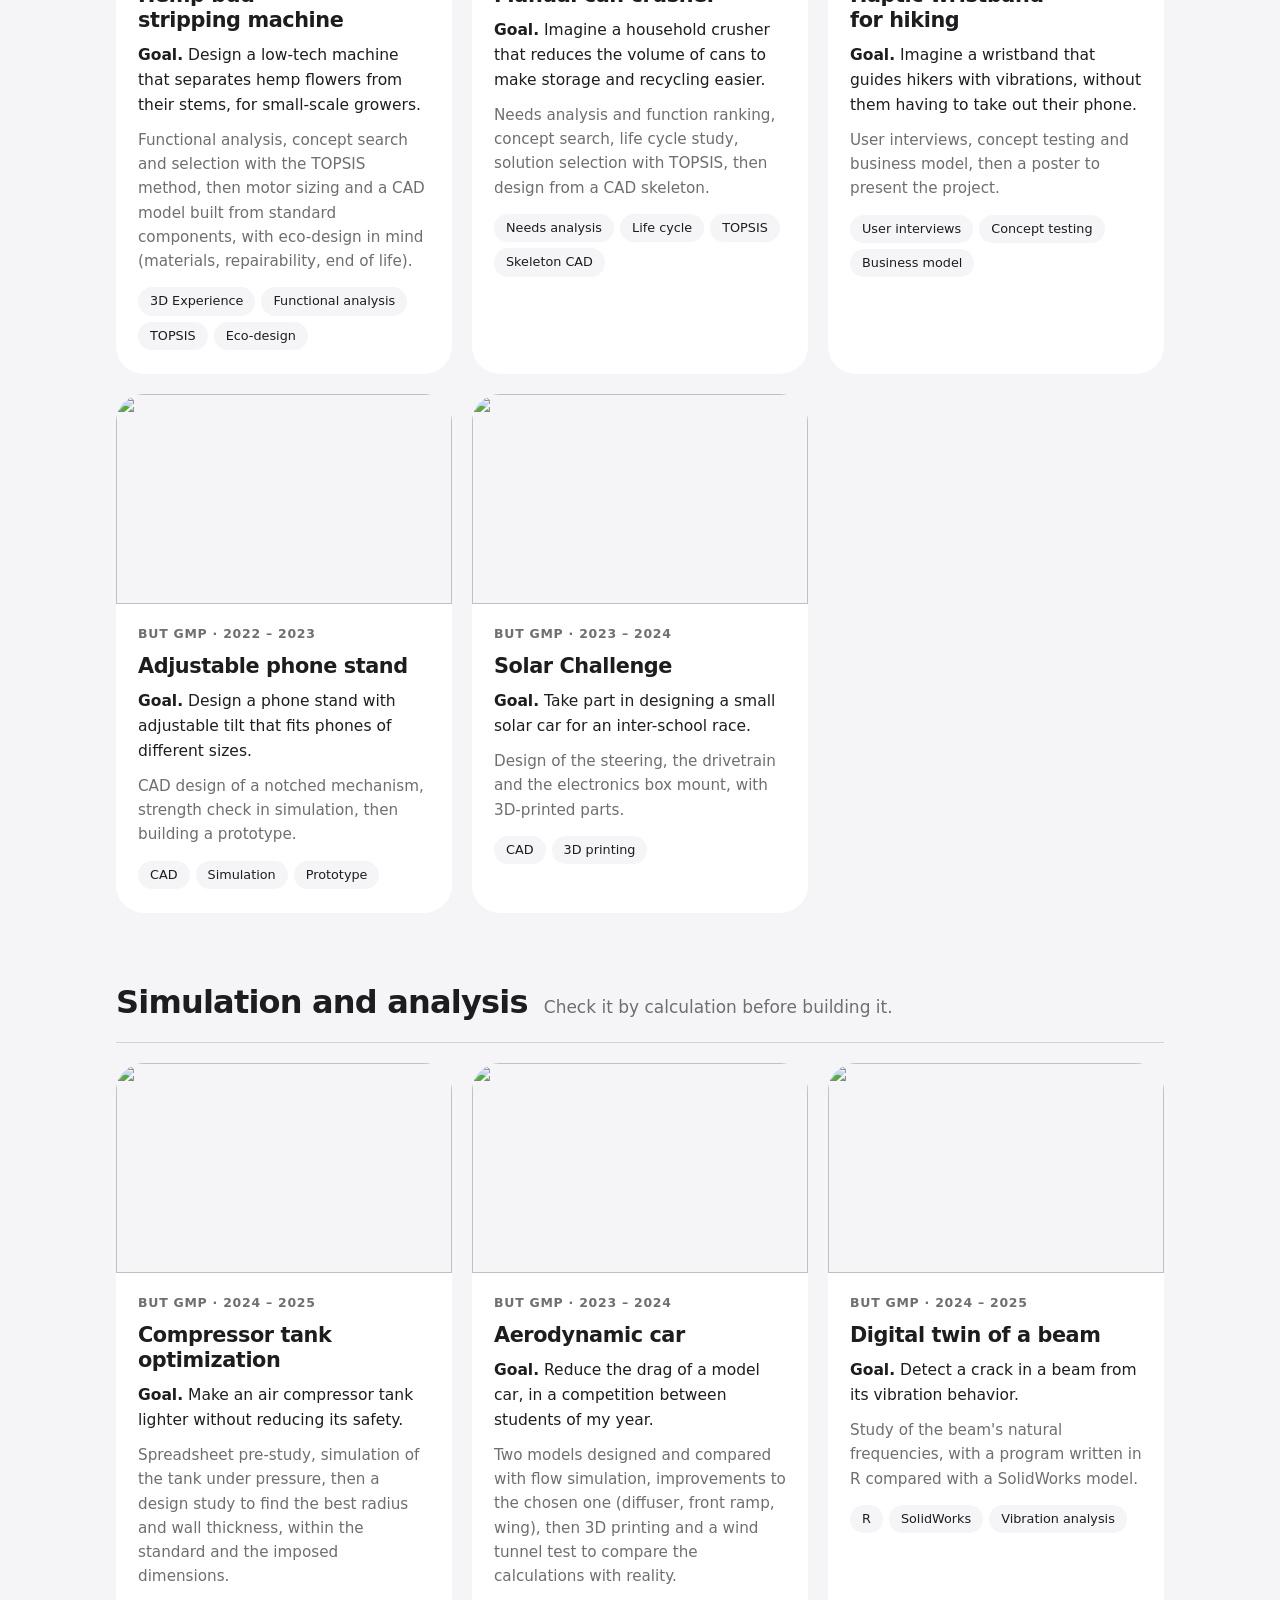
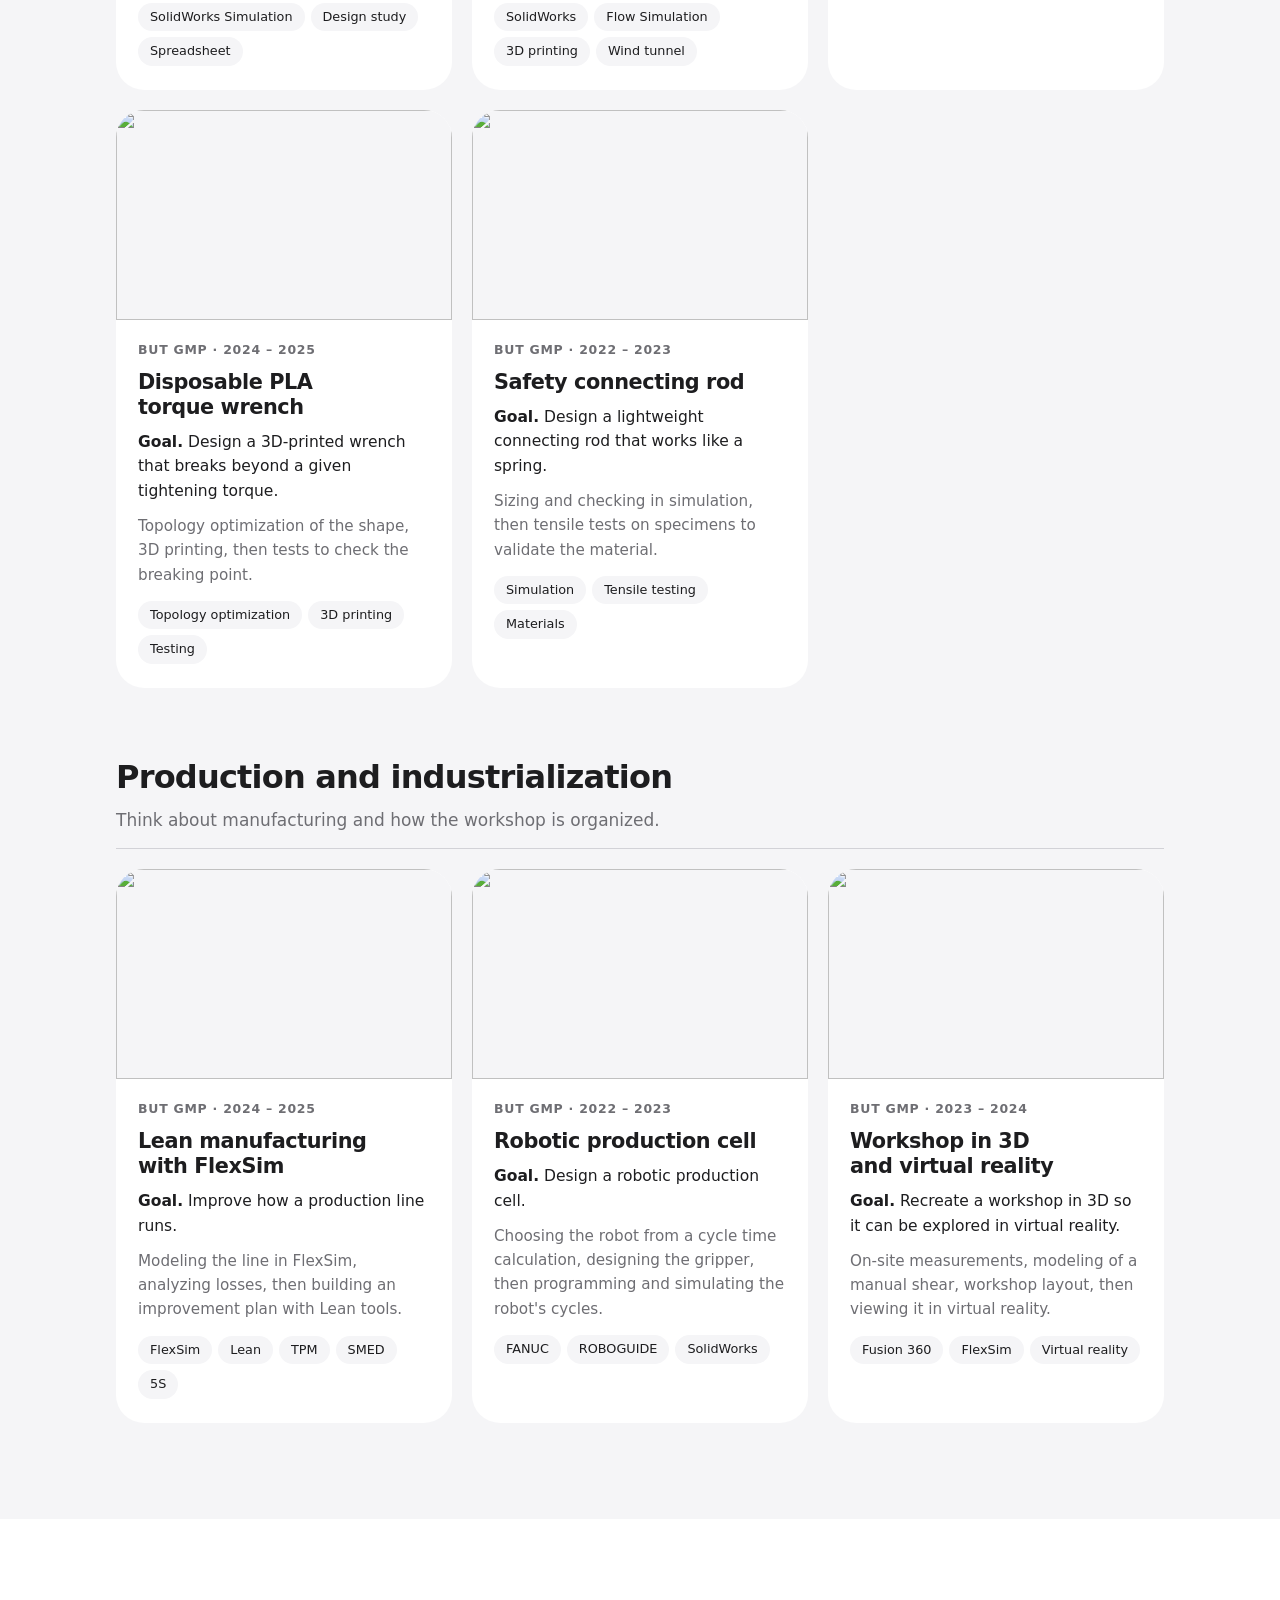
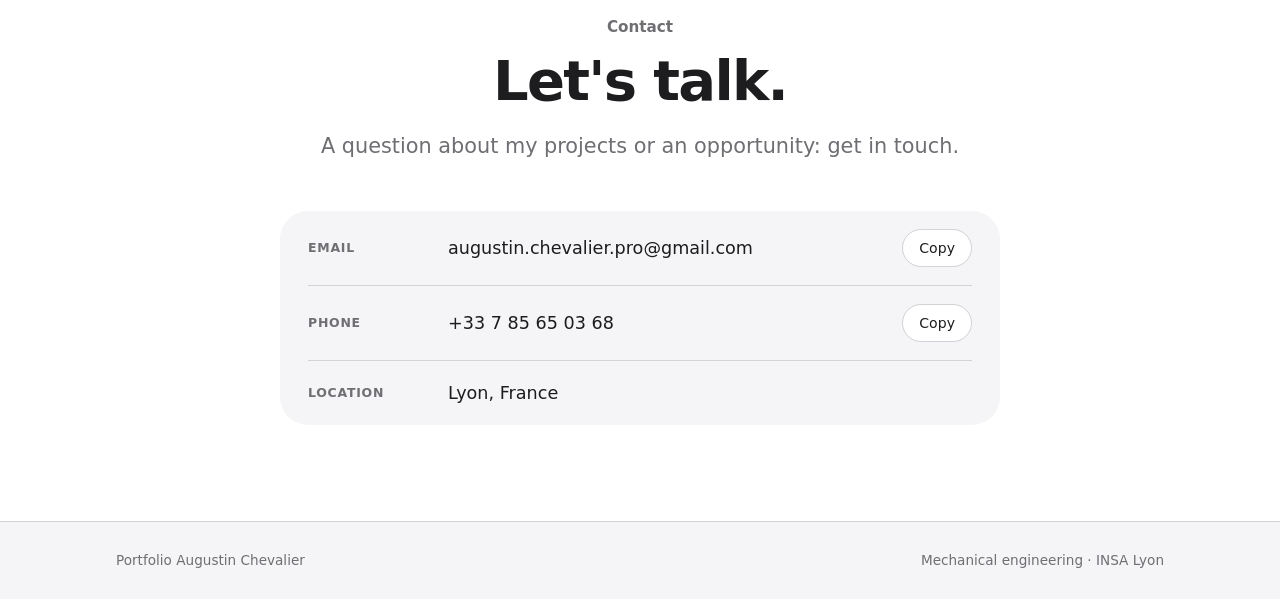
==== commit 64bc8382: "Stage AutoMachine déplacé dans la section Expérience Co-Authored-By: Claude Opus 5.5 <noreply@anthro" ====
--- a/en/index.html
+++ b/en/index.html
@@ -103,8 +103,18 @@
   </section>
   <section class="band alt" id="experience">
     <div class="inner">
-      <div class="head center"><span class="eyebrow">Experience</span><h2>Work-study at HAcare.</h2><p class="lede">Since 2024, in the same design office: I design medical furniture, mainly beds and stretchers.</p></div>
+      <div class="head center"><span class="eyebrow">Experience</span><h2>From internship to work-study.</h2><p class="lede">A first internship at AutoMachine, then a work-study at HAcare since 2024, where I design medical furniture, mainly beds and stretchers.</p></div>
       <ol class="timeline">
+        <li class="tl-item">
+          <div class="tl-date"><strong>2024</strong><span>March – June</span><span>BUT GMP internship</span></div>
+          <div class="tl-dot" aria-hidden="true"></div>
+          <article class="tl-card">
+            <div class="tl-top"><span class="tl-org">AutoMachine</span></div>
+            <h3>Design office intern <span>· Special machines, Tours</span></h3>
+            <p>Designed a motorized prototype machine that cuts boxes for recycling, along with its conveyor: structural sizing and mechanical calculations, then assembly and testing in the workshop to take the concept all the way to a working machine.</p>
+            <div class="chips"><span class="chip">CAD</span><span class="chip">Sizing</span><span class="chip">Conveyor</span><span class="chip">Workshop assembly</span></div>
+          </article>
+        </li>
         <li class="tl-item">
           <div class="tl-date"><strong>2024</strong><i class="tl-to" aria-label="to"></i><strong>2025</strong><span>BUT GMP, 3rd year</span></div>
           <div class="tl-dot" aria-hidden="true"></div>
@@ -136,7 +146,7 @@
   </section>
   <section class="band alt" id="projets">
     <div class="inner">
-      <div class="head center"><span class="eyebrow">Projects</span><h2>What I have already done.</h2><p class="lede">Academic and industry projects, sorted by field: the goal, the approach and the tools used.</p><nav class="chips pnav" id="projets-nav" aria-label="Project categories"></nav></div>
+      <div class="head center"><span class="eyebrow">Projects</span><h2>What I have already done.</h2><p class="lede">Academic projects, sorted by field: the goal, the approach and the tools used.</p><nav class="chips pnav" id="projets-nav" aria-label="Project categories"></nav></div>
       <div class="pgroups" id="projets-liste"></div>
     </div>
   </section>
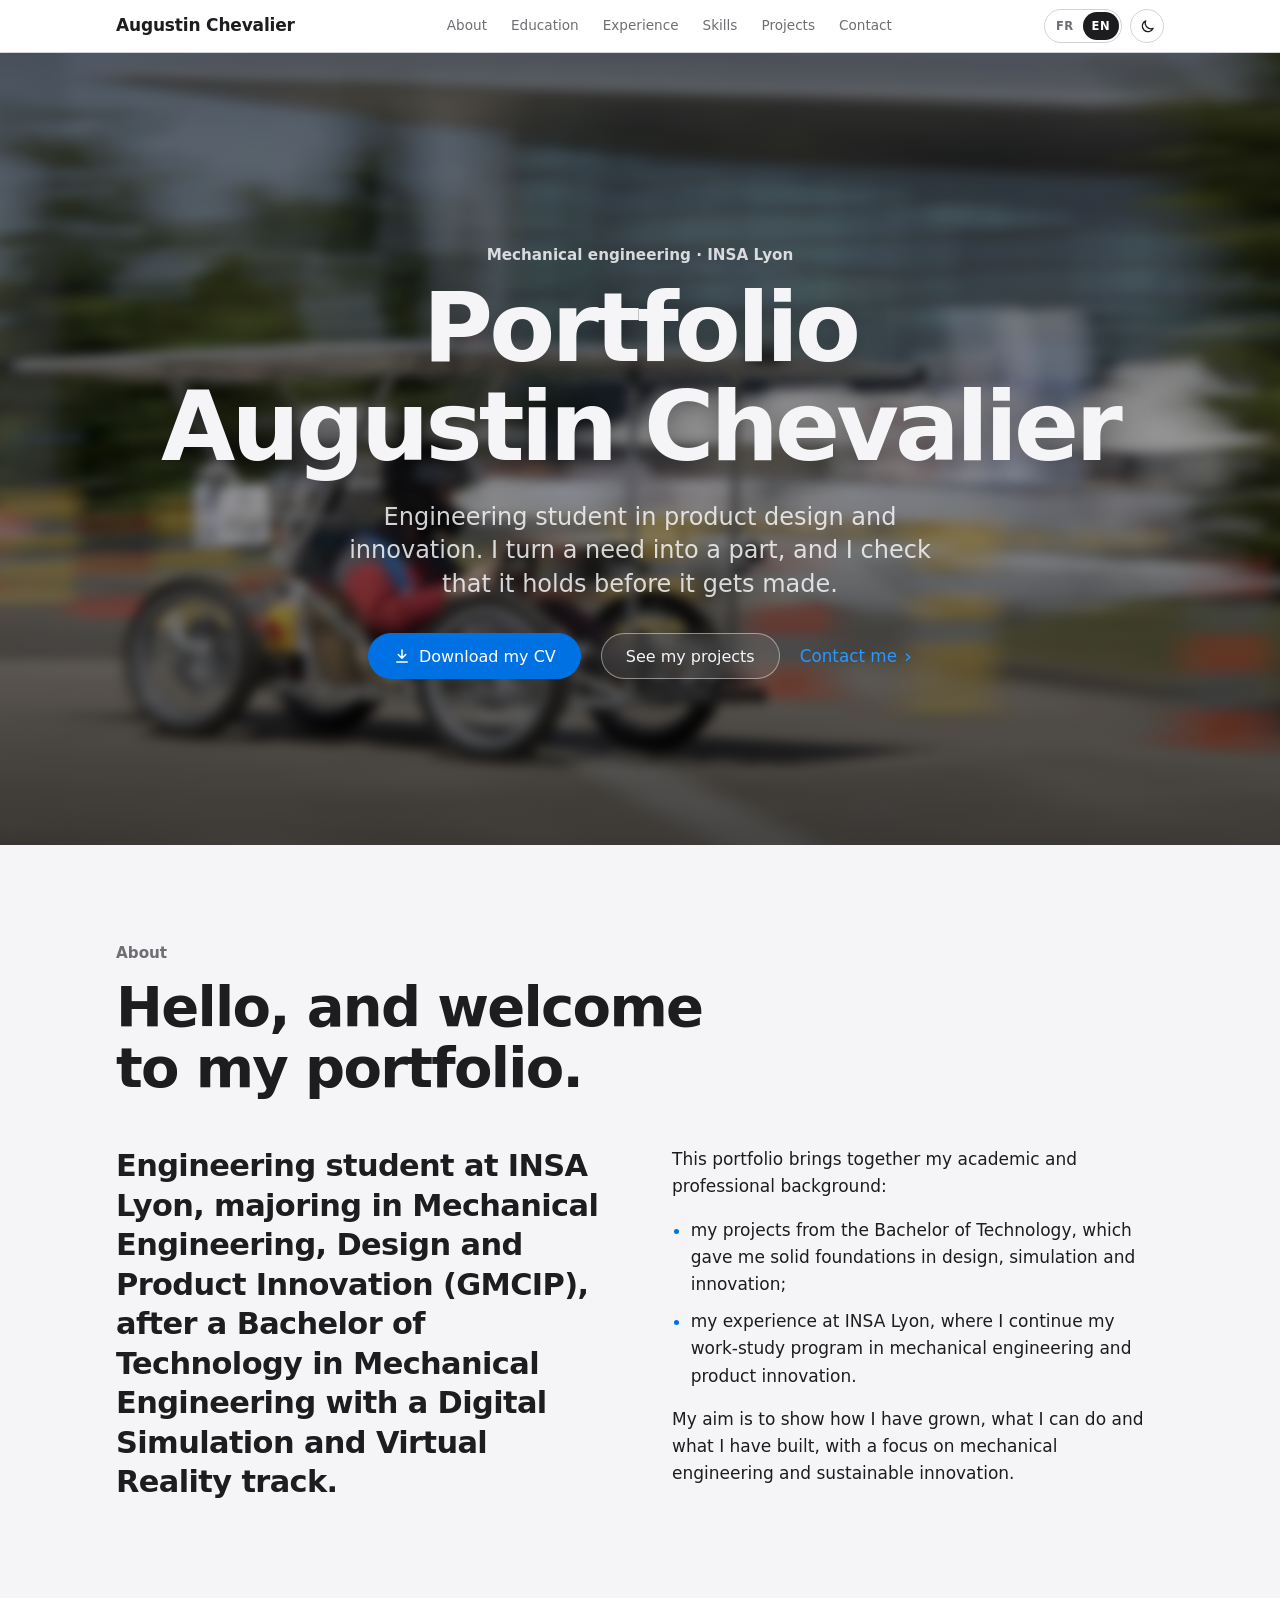
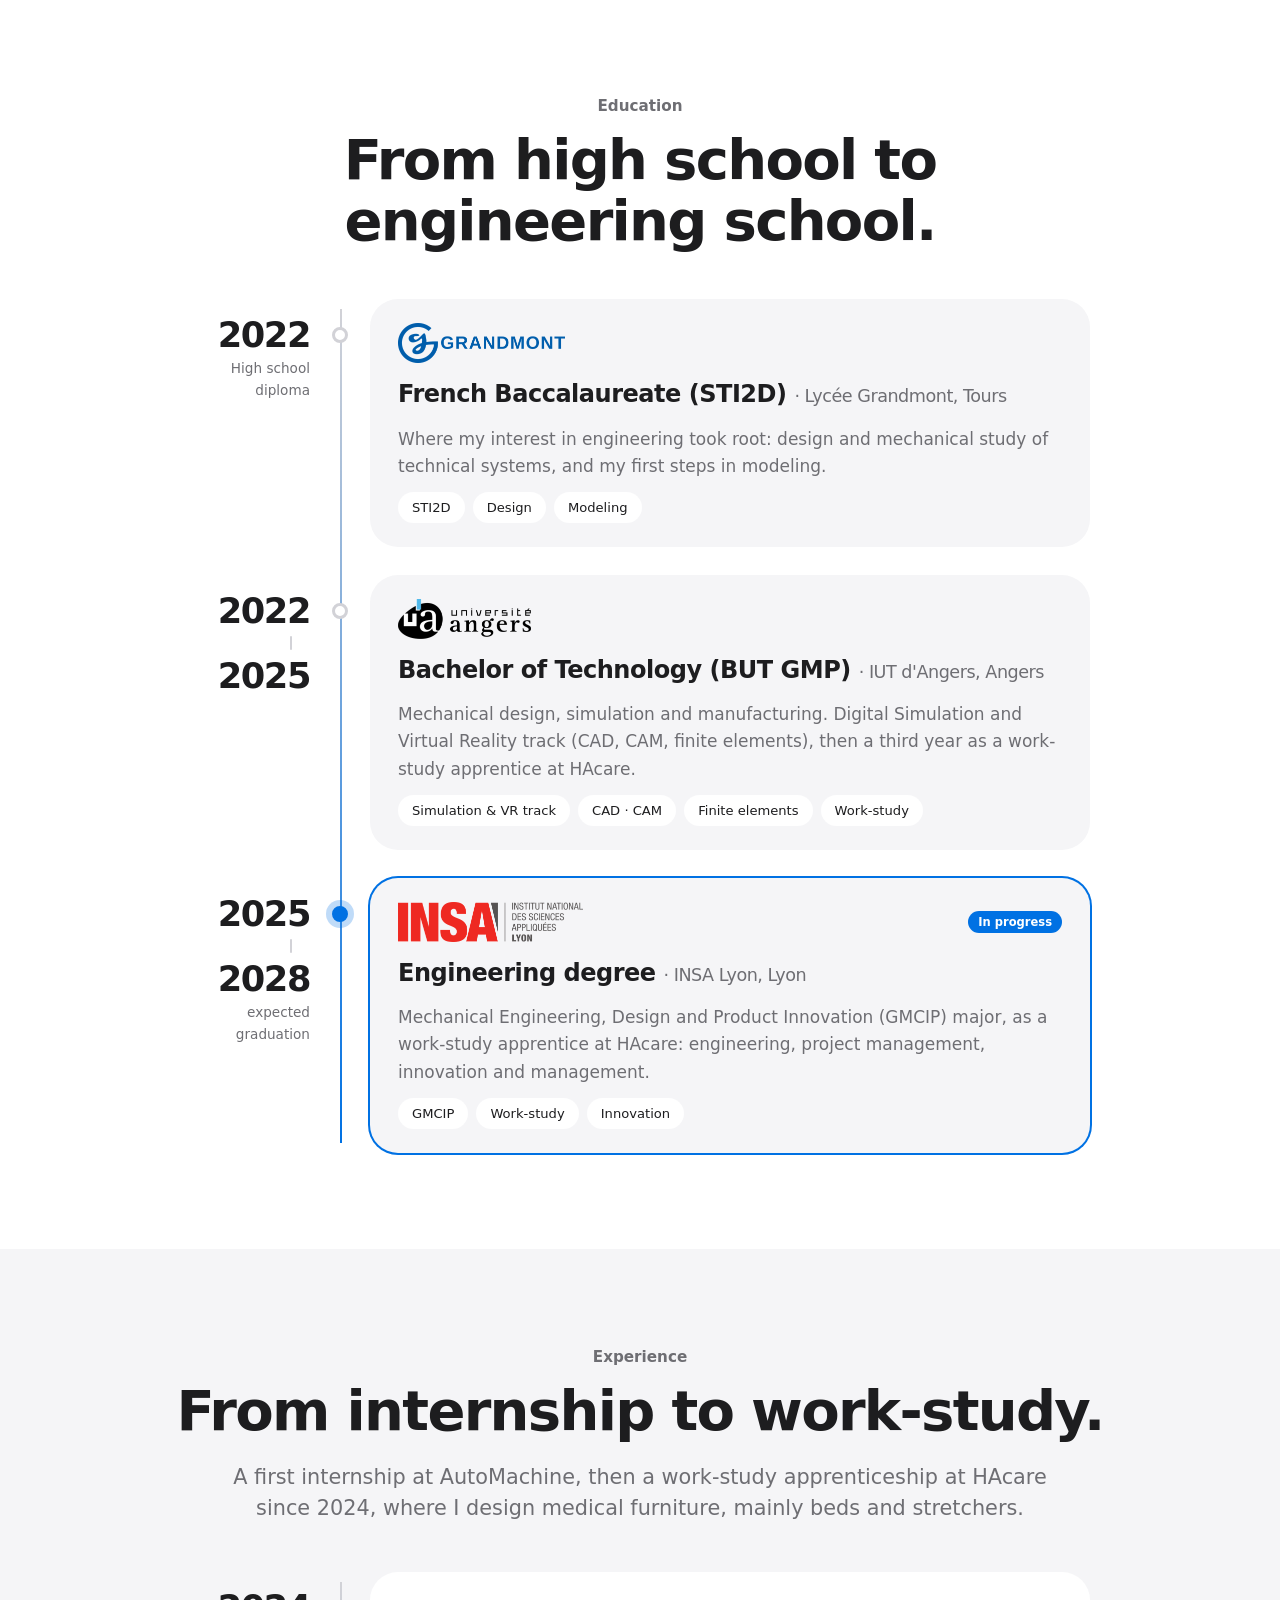
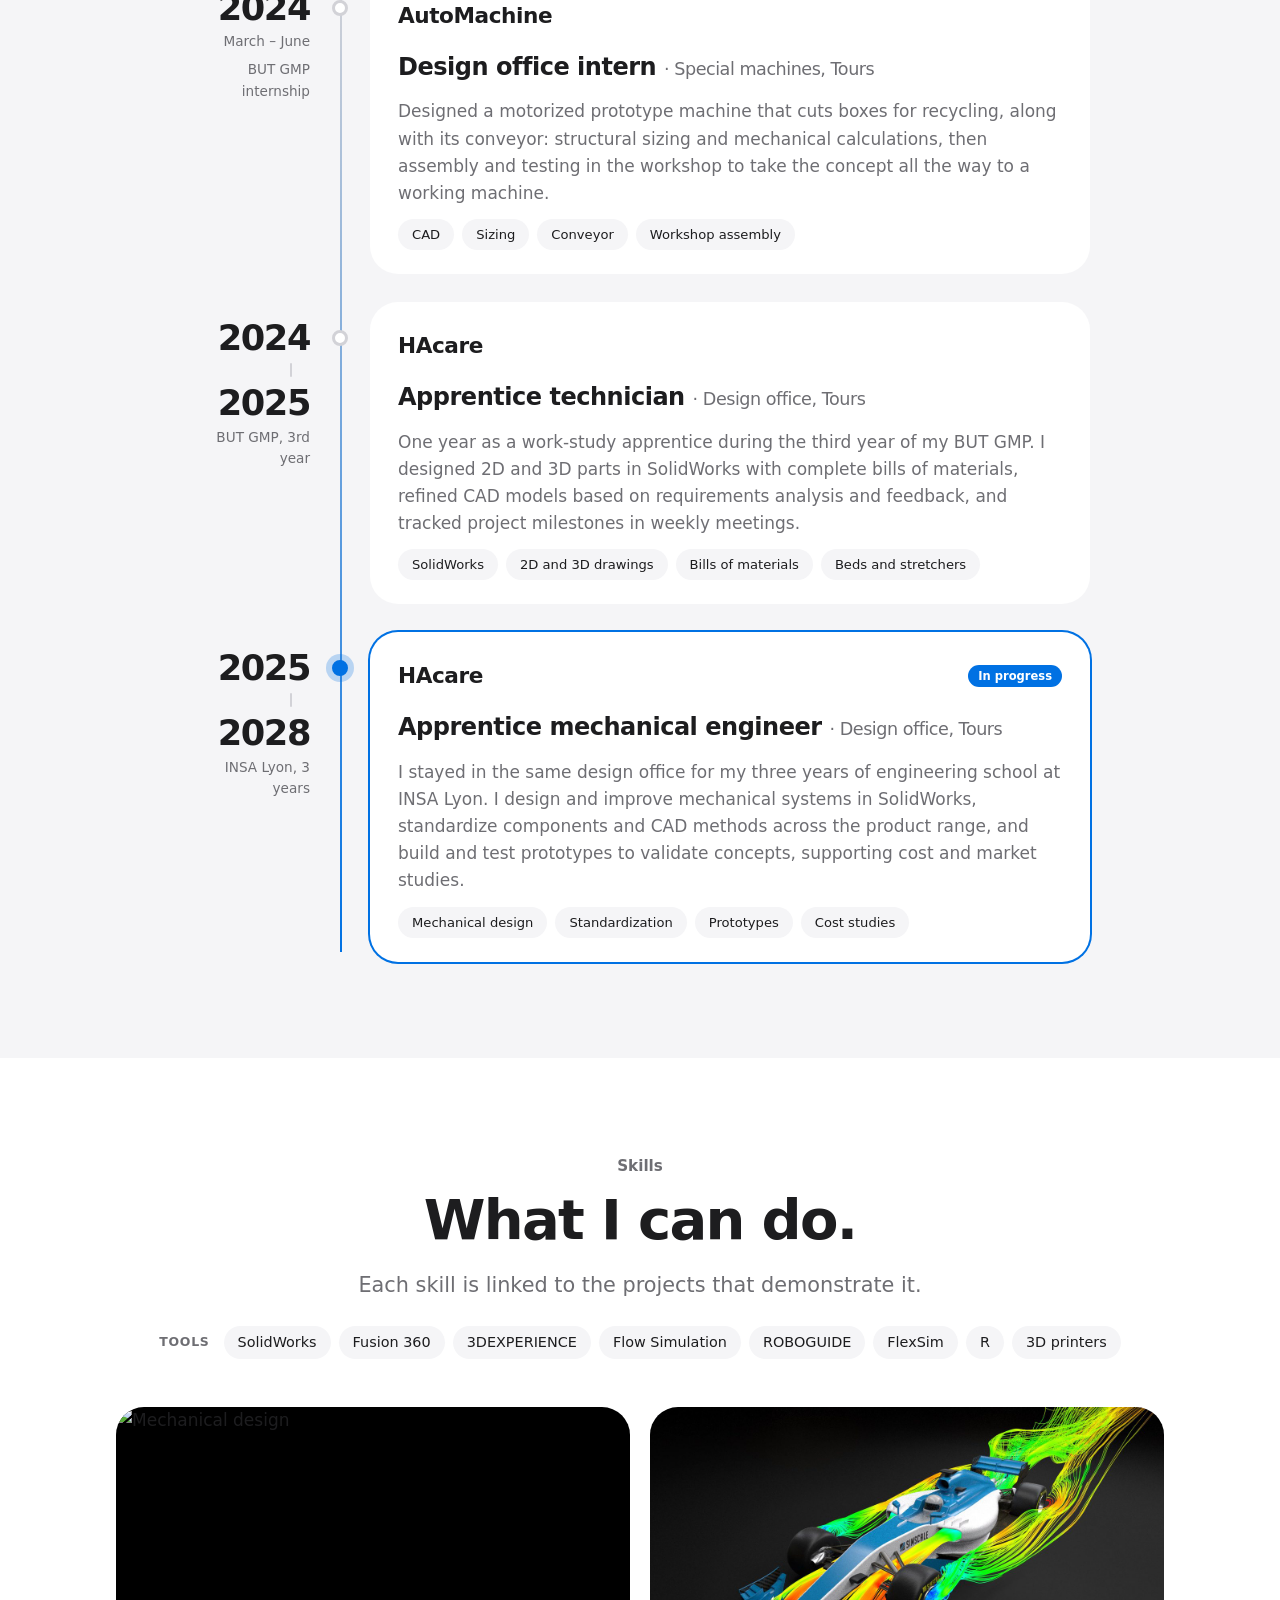
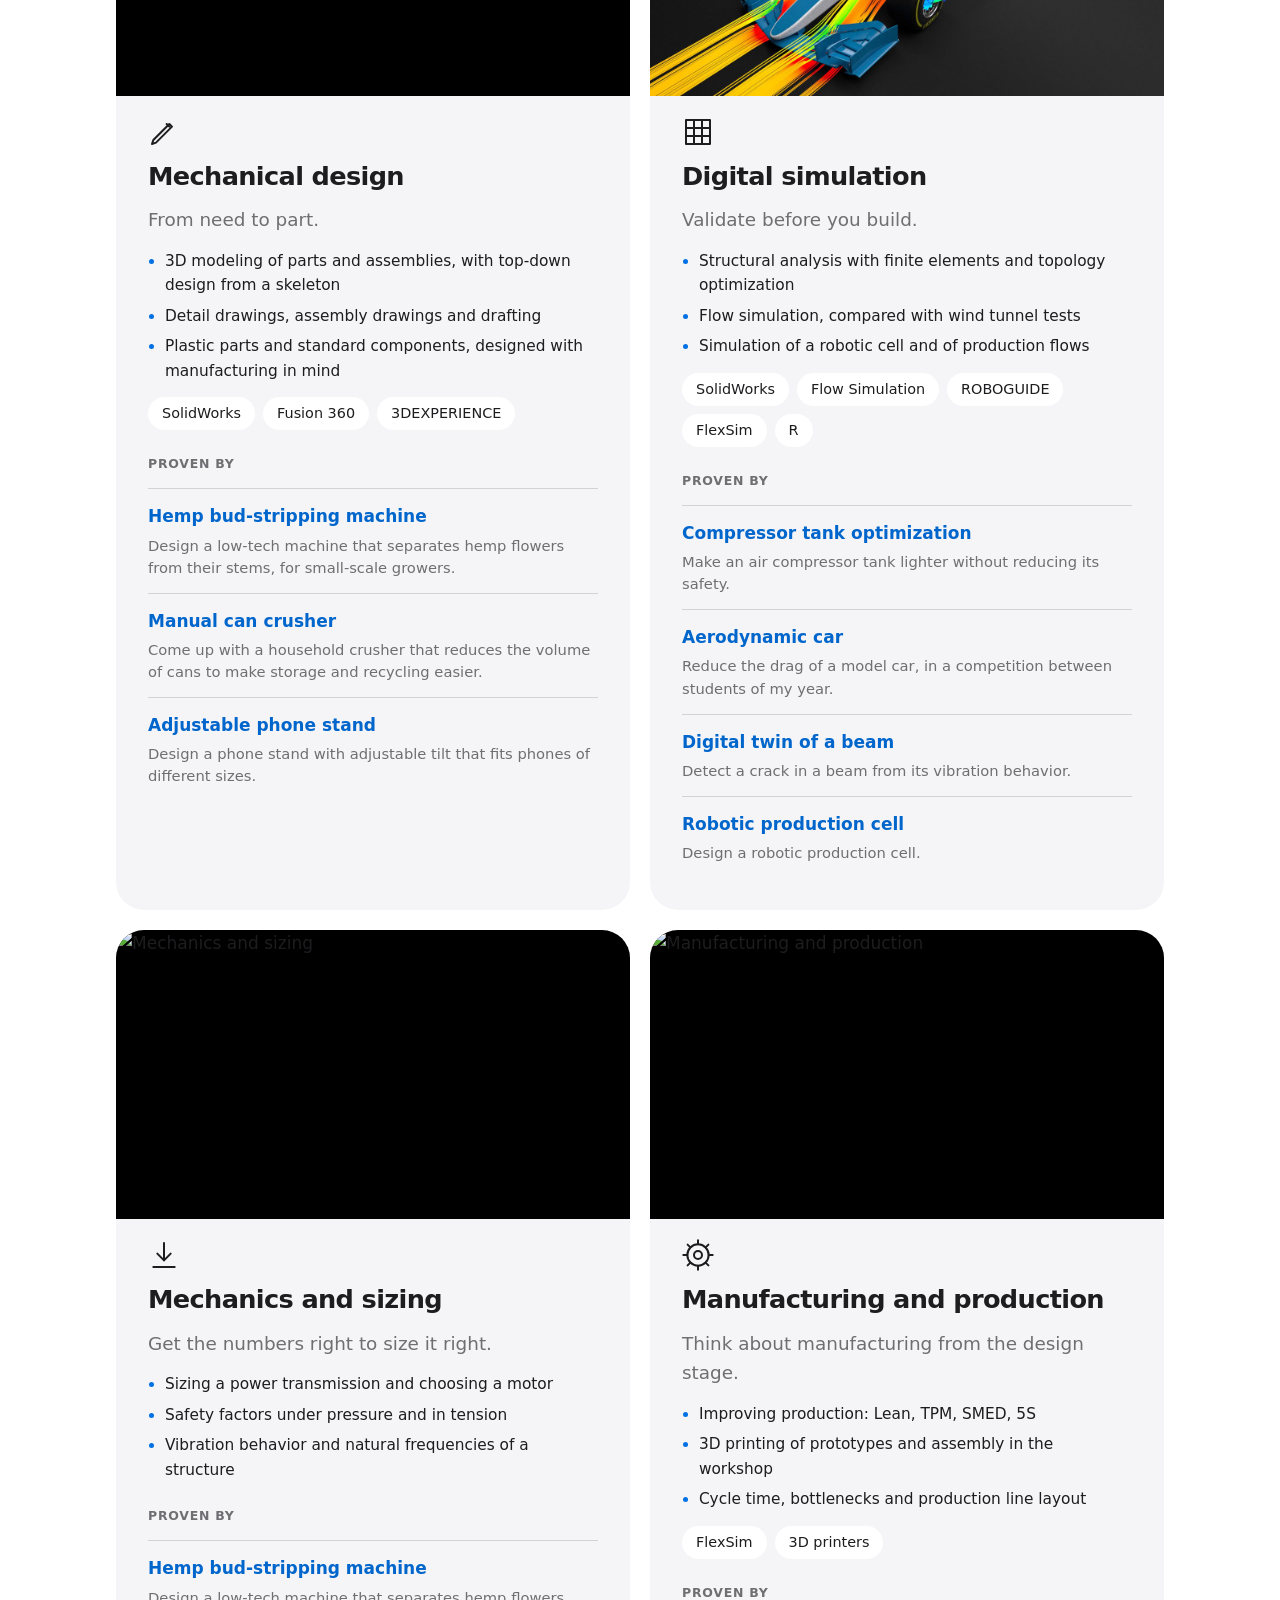
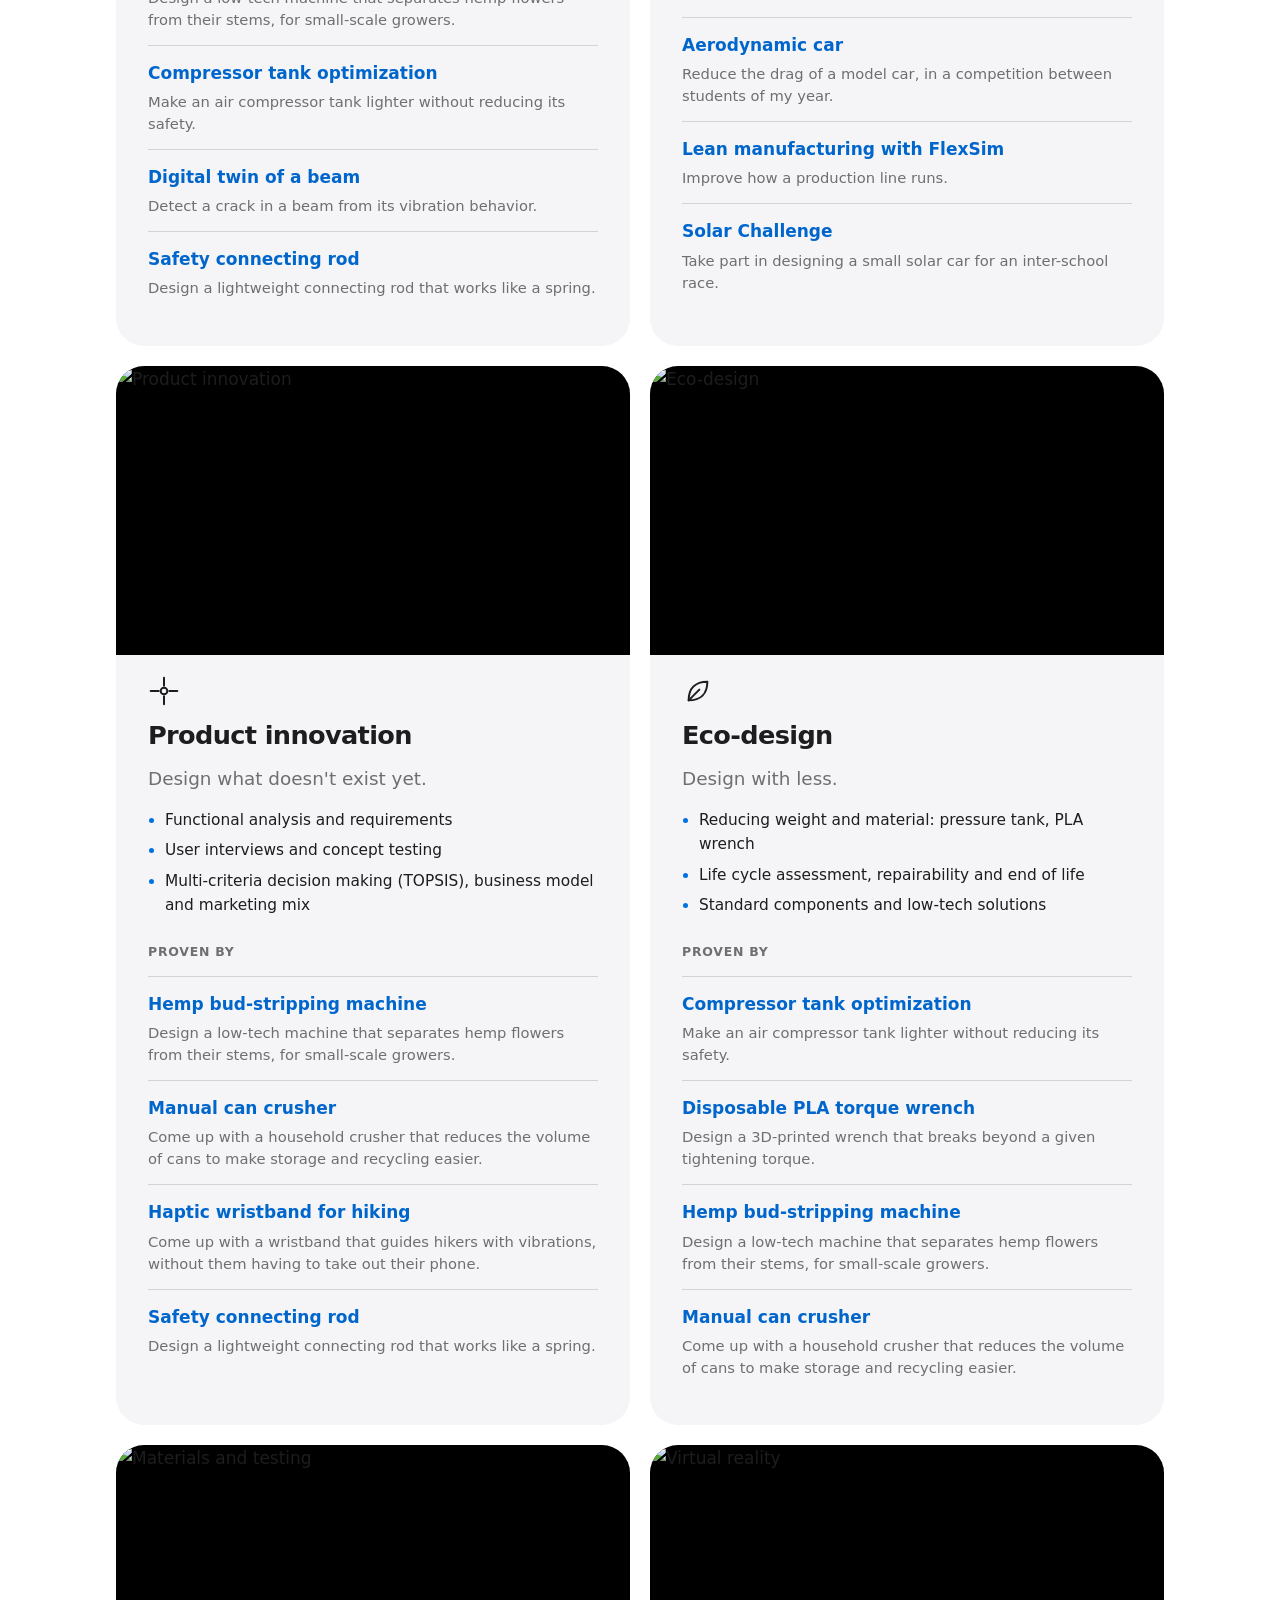
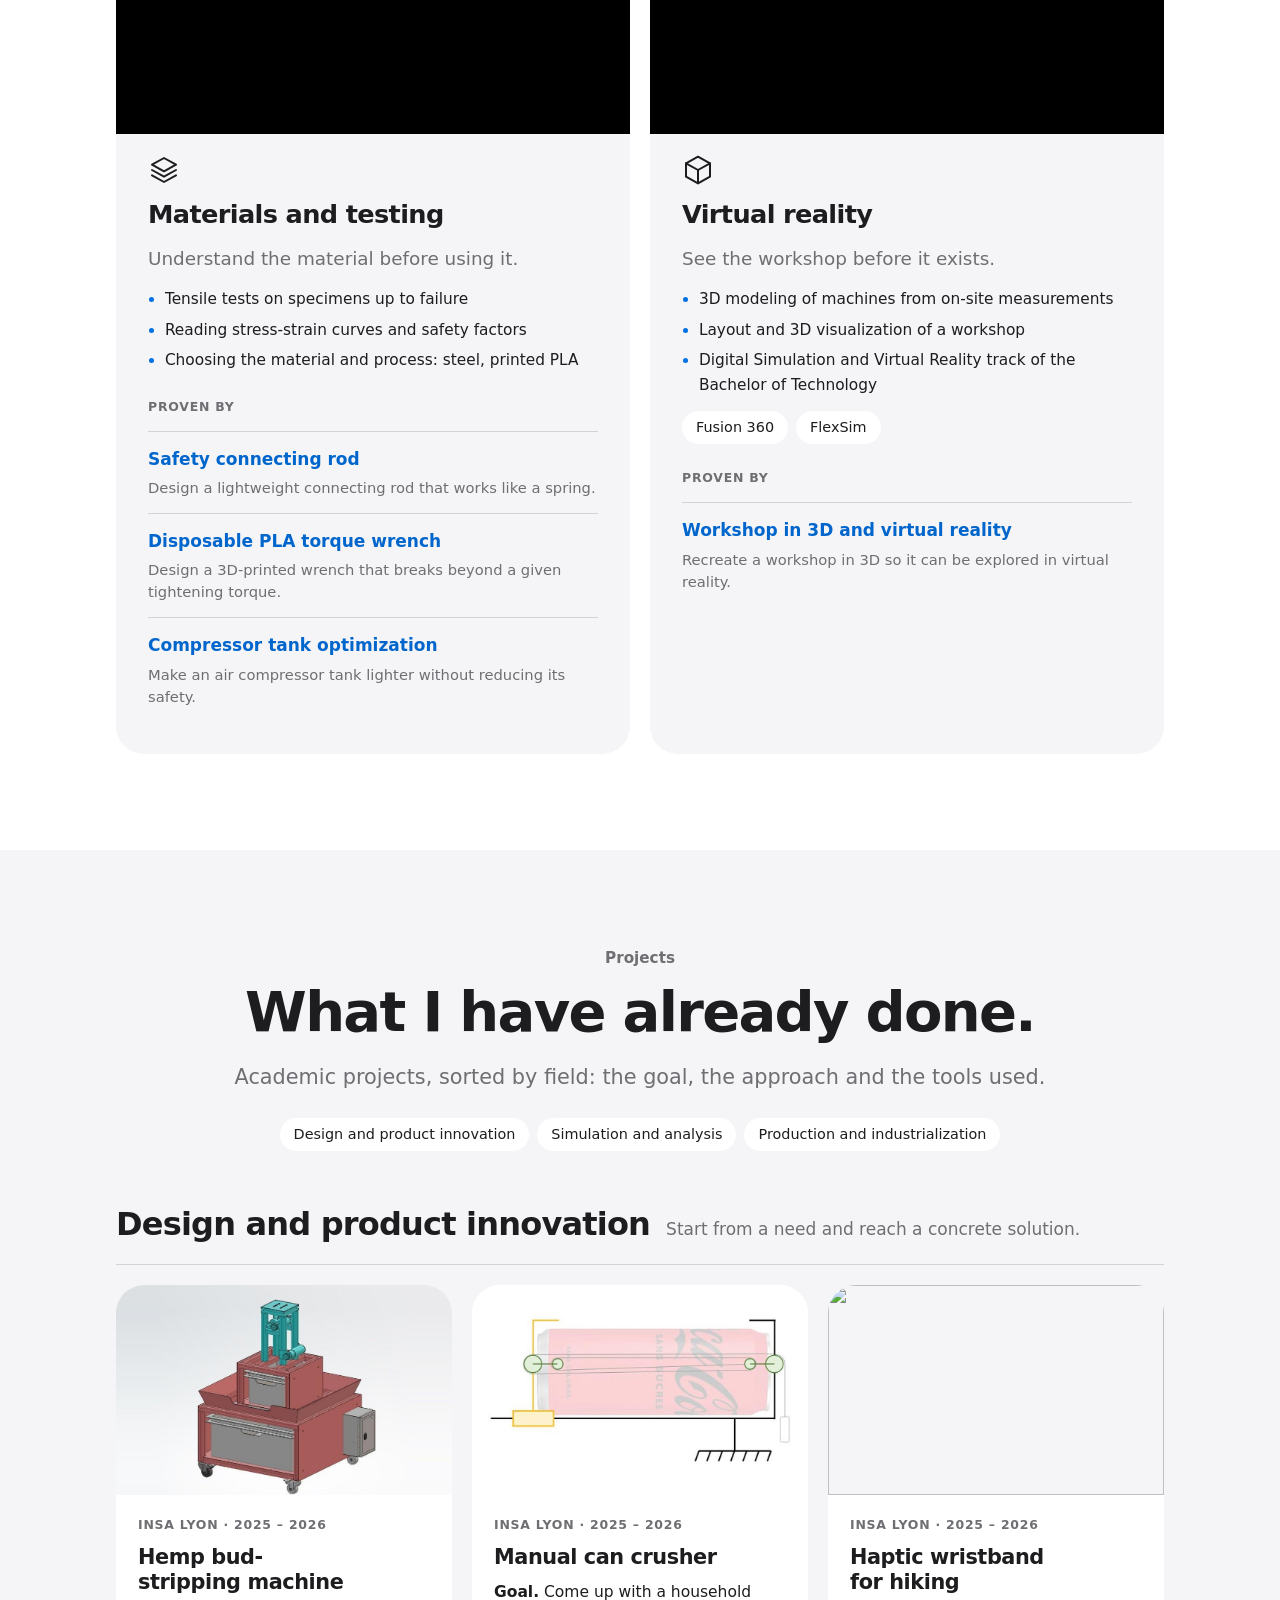
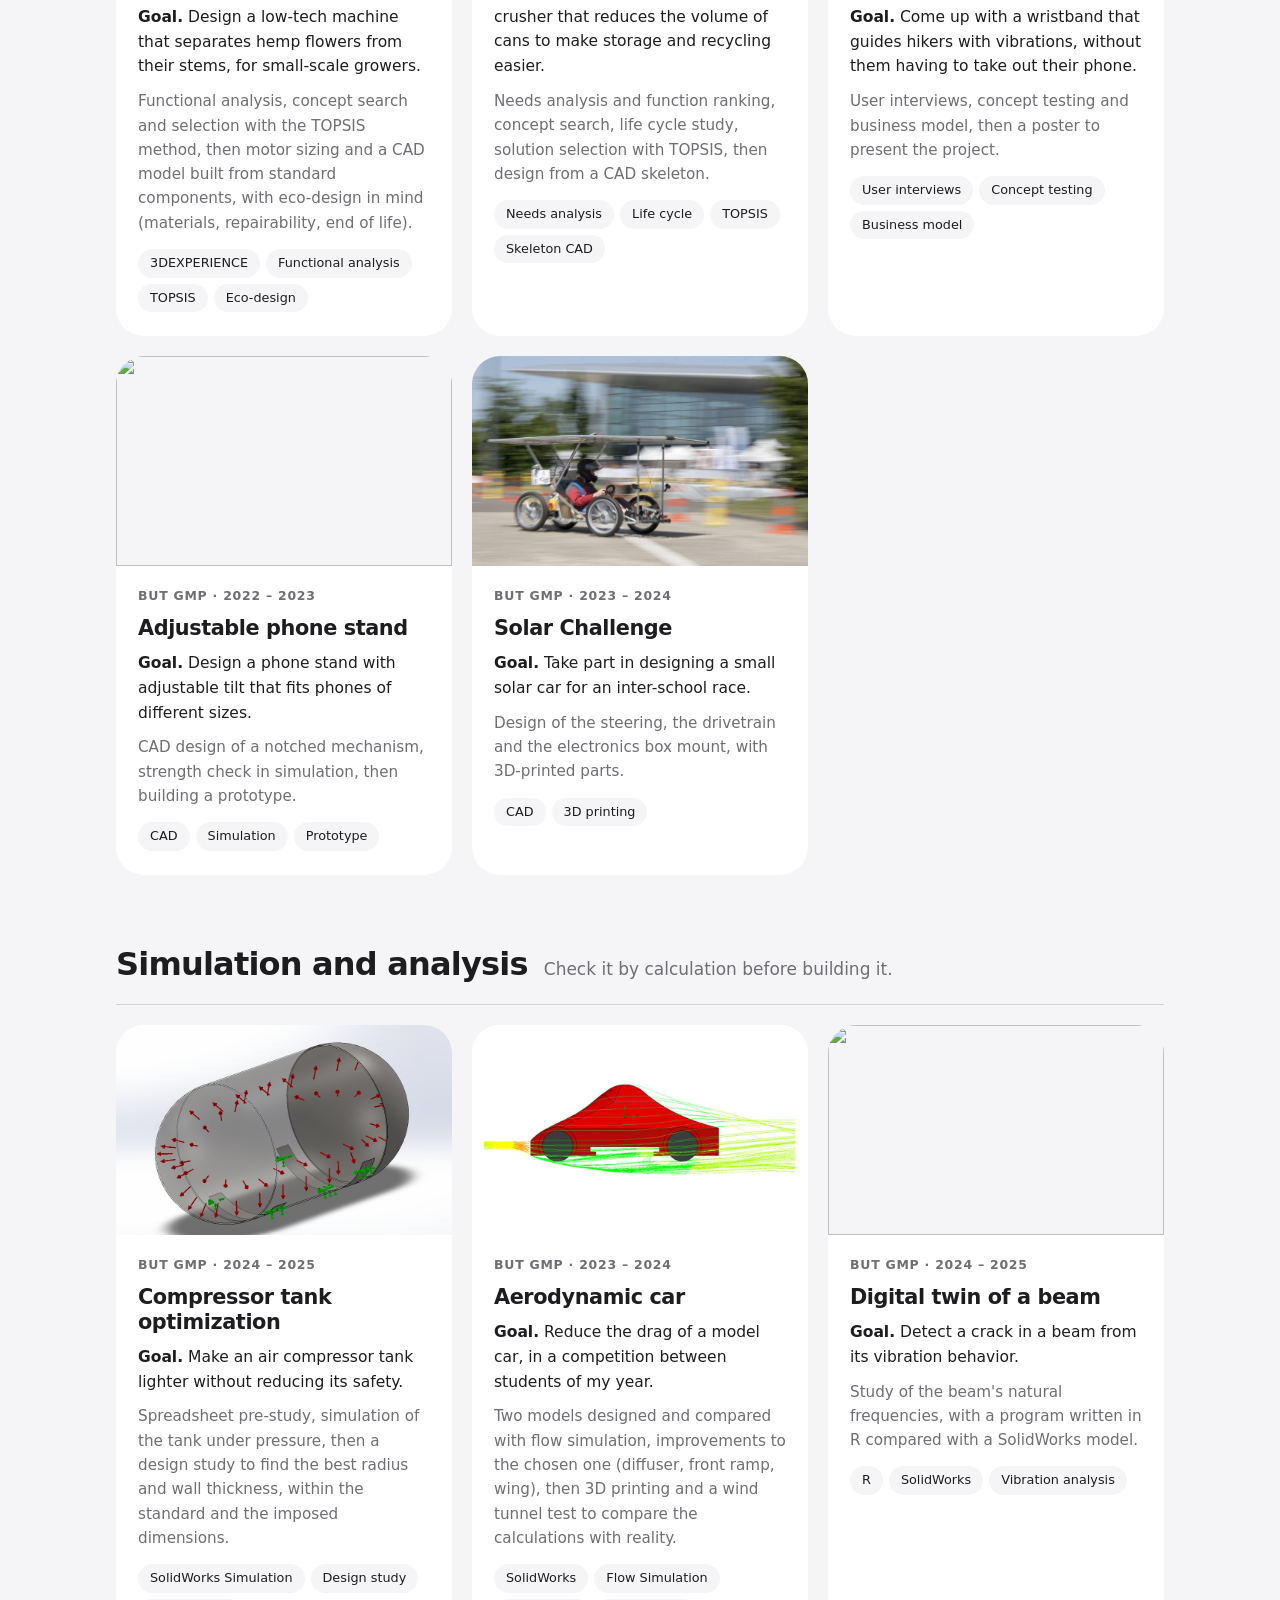
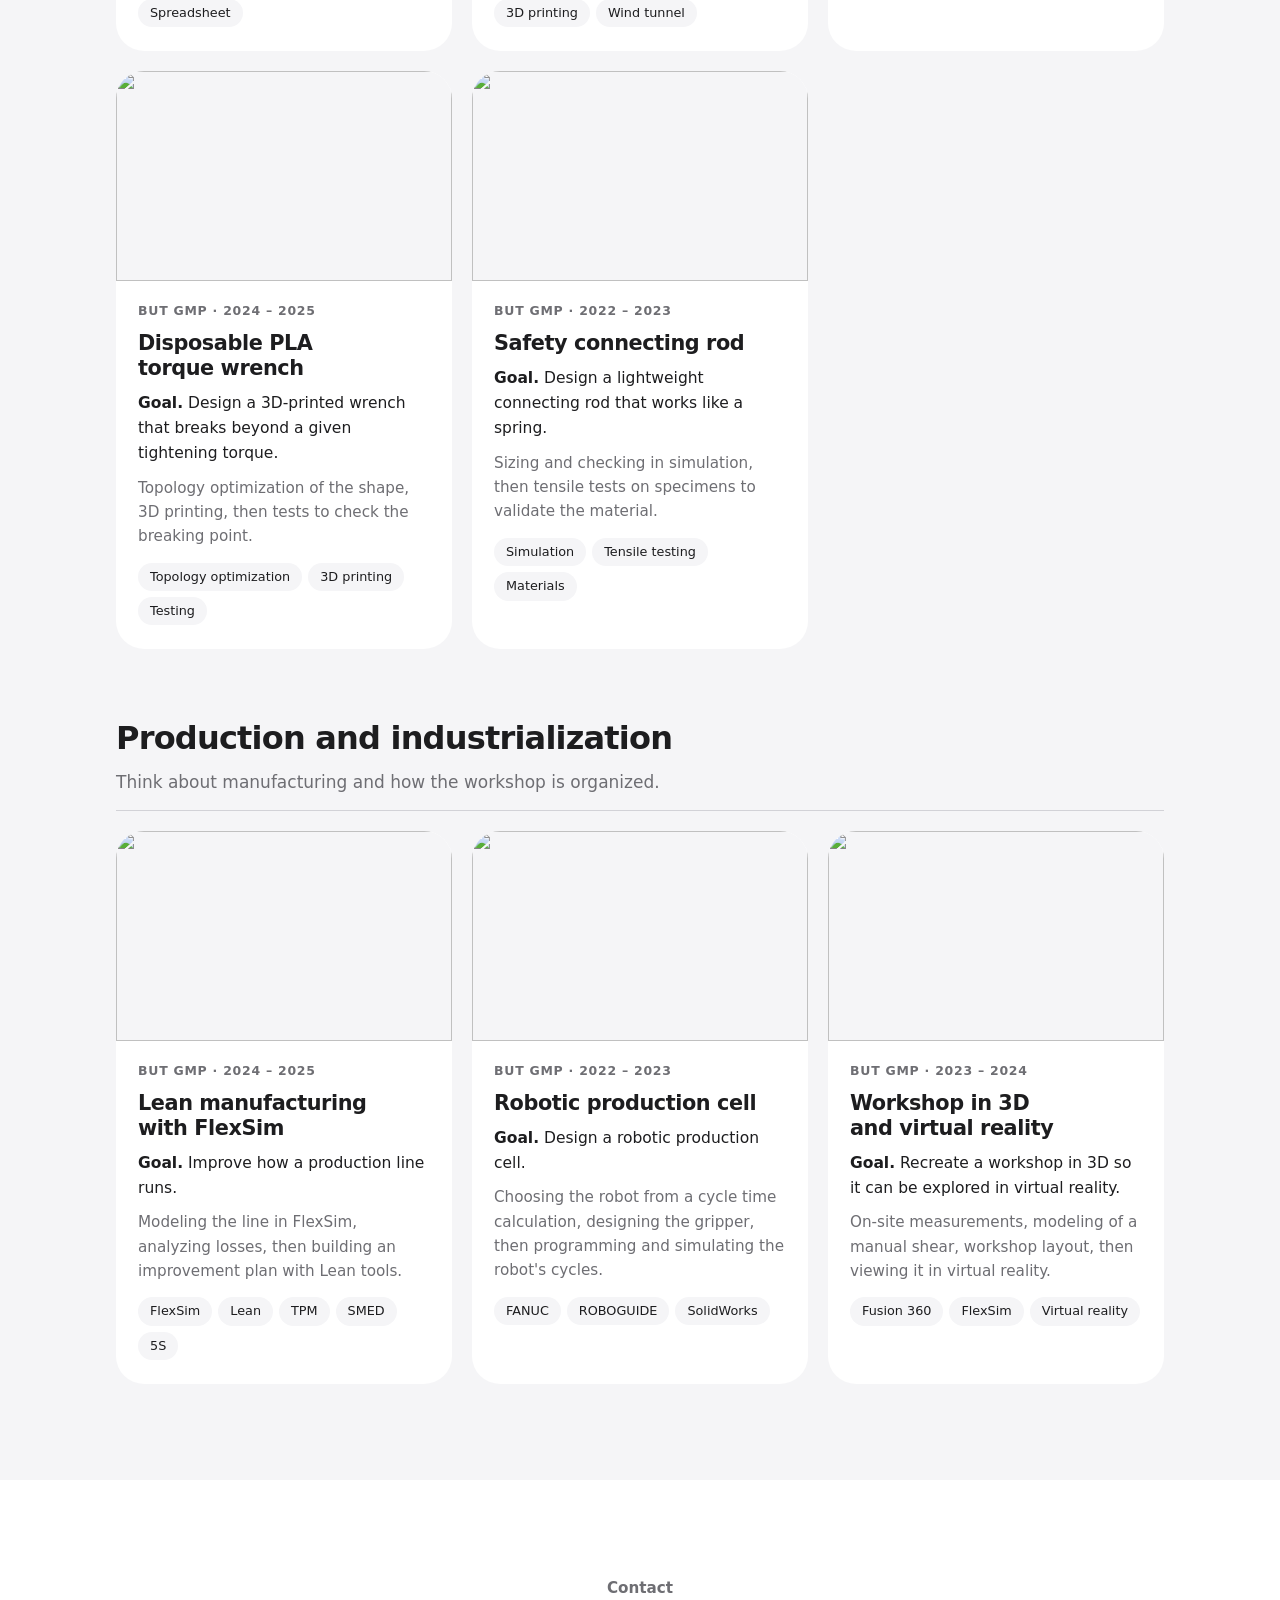
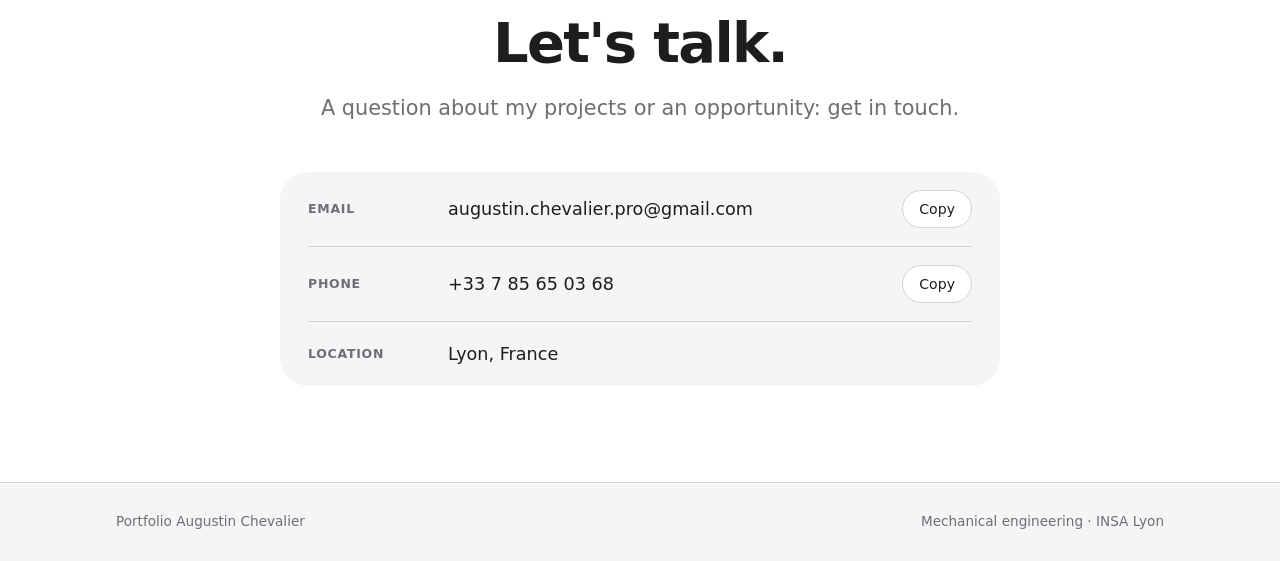
==== commit d4bdb16e: "Relecture : alignement FR/EN et 3DEXPERIENCE Co-Authored-By: Claude Opus 5.5 <noreply@anthropic.com>" ====
--- a/en/index.html
+++ b/en/index.html
@@ -3,7 +3,7 @@
 <head>
 <meta charset="utf-8">
 <meta name="viewport" content="width=device-width, initial-scale=1, viewport-fit=cover">
-<title>Augustin Chevalier – Portfolio</title>
+<title>Portfolio Augustin Chevalier</title>
 <meta name="description" content="Mechanical engineering student at INSA Lyon: product design, simulation and innovation.">
 <link rel="stylesheet" href="../style.css">
 <link rel="alternate" hreflang="fr" href="https://portfolio-augustin-chevalier.github.io/">
@@ -103,7 +103,7 @@
   </section>
   <section class="band alt" id="experience">
     <div class="inner">
-      <div class="head center"><span class="eyebrow">Experience</span><h2>From internship to work-study.</h2><p class="lede">A first internship at AutoMachine, then a work-study at HAcare since 2024, where I design medical furniture, mainly beds and stretchers.</p></div>
+      <div class="head center"><span class="eyebrow">Experience</span><h2>From internship to work-study.</h2><p class="lede">A first internship at AutoMachine, then a work-study apprenticeship at HAcare since 2024, where I design medical furniture, mainly beds and stretchers.</p></div>
       <ol class="timeline">
         <li class="tl-item">
           <div class="tl-date"><strong>2024</strong><span>March – June</span><span>BUT GMP internship</span></div>
@@ -120,7 +120,7 @@
           <div class="tl-dot" aria-hidden="true"></div>
           <article class="tl-card">
             <div class="tl-top"><span class="tl-org">HAcare</span></div>
-            <h3>Apprentice mechanical technician <span>· Design office, Tours</span></h3>
+            <h3>Apprentice technician <span>· Design office, Tours</span></h3>
             <p>One year as a work-study apprentice during the third year of my BUT GMP. I designed 2D and 3D parts in SolidWorks with complete bills of materials, refined CAD models based on requirements analysis and feedback, and tracked project milestones in weekly meetings.</p>
             <div class="chips"><span class="chip">SolidWorks</span><span class="chip">2D and 3D drawings</span><span class="chip">Bills of materials</span><span class="chip">Beds and stretchers</span></div>
           </article>
@@ -130,7 +130,7 @@
           <div class="tl-dot" aria-hidden="true"></div>
           <article class="tl-card">
             <div class="tl-top"><span class="tl-org">HAcare</span><span class="pill">In progress</span></div>
-            <h3>Apprentice mechanical design engineer <span>· Design office, Tours</span></h3>
+            <h3>Apprentice mechanical engineer <span>· Design office, Tours</span></h3>
             <p>I stayed in the same design office for my three years of engineering school at INSA Lyon. I design and improve mechanical systems in SolidWorks, standardize components and CAD methods across the product range, and build and test prototypes to validate concepts, supporting cost and market studies.</p>
             <div class="chips"><span class="chip">Mechanical design</span><span class="chip">Standardization</span><span class="chip">Prototypes</span><span class="chip">Cost studies</span></div>
           </article>
